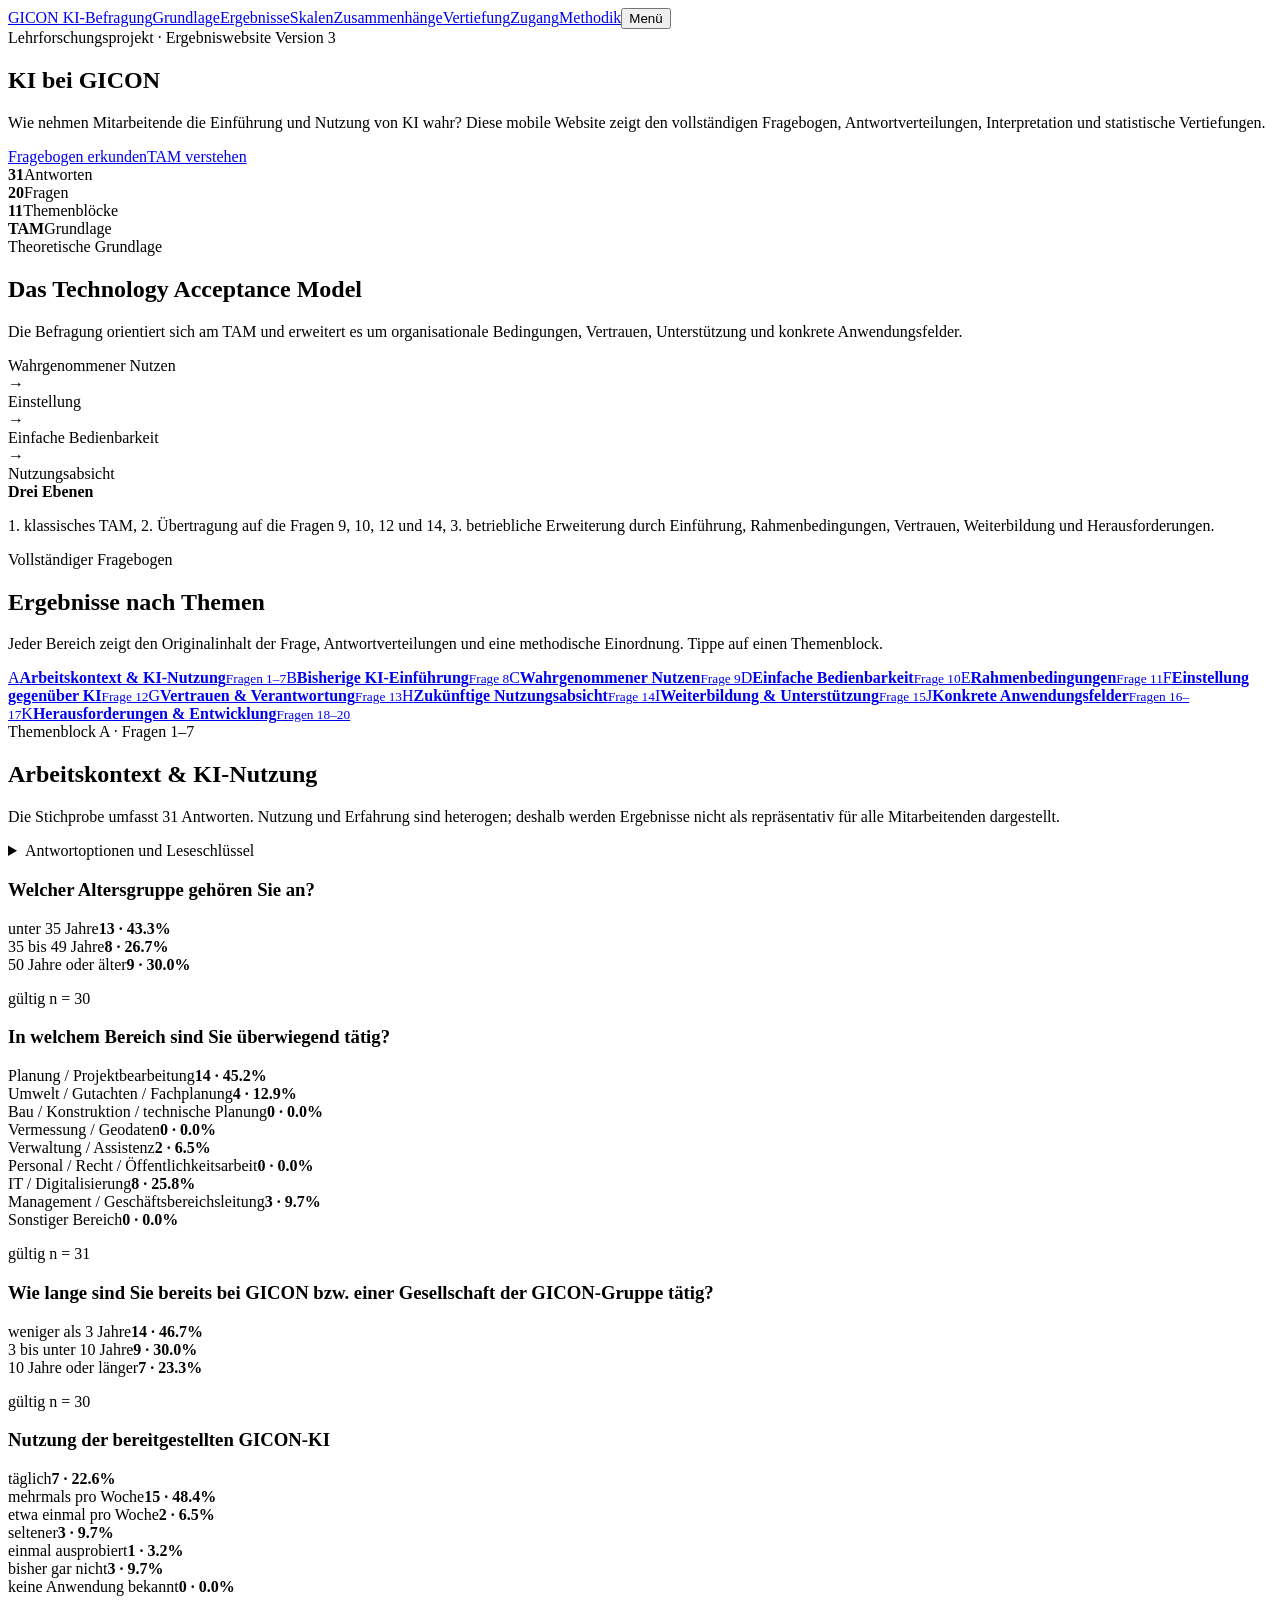
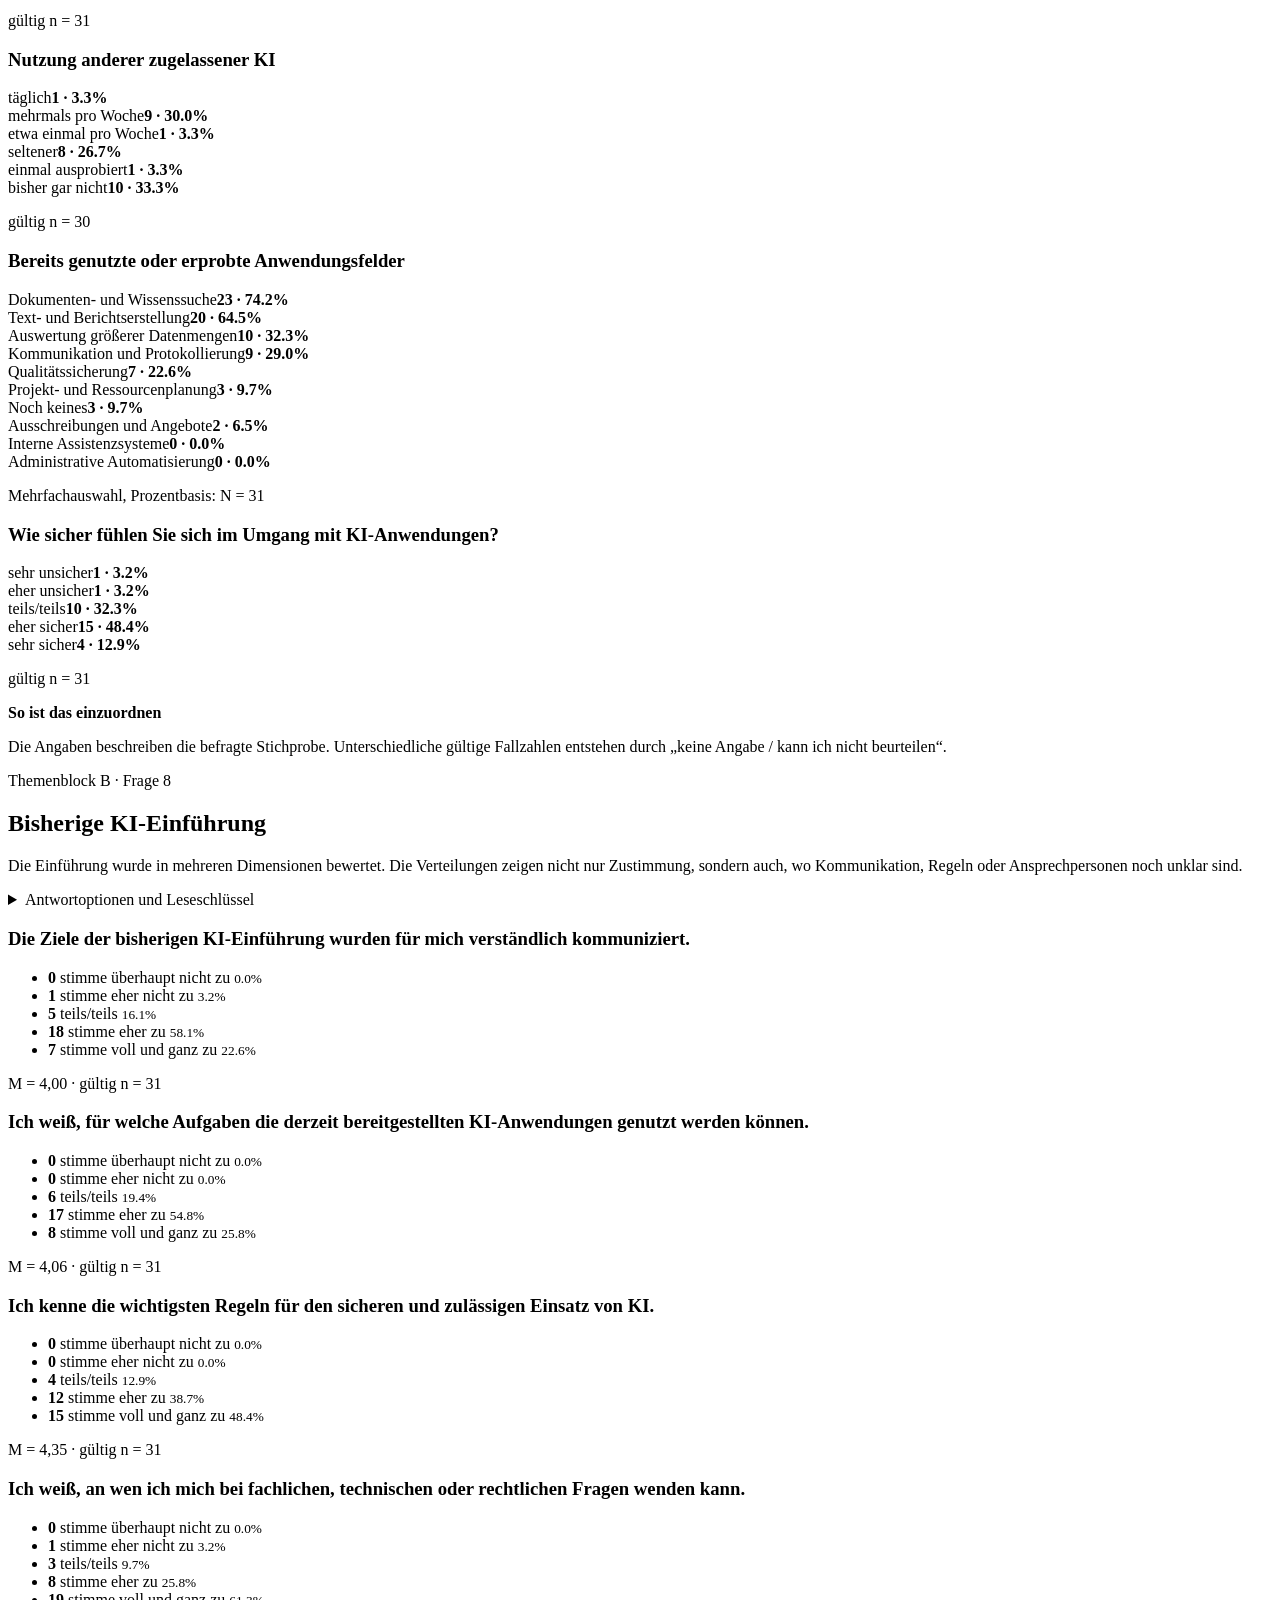
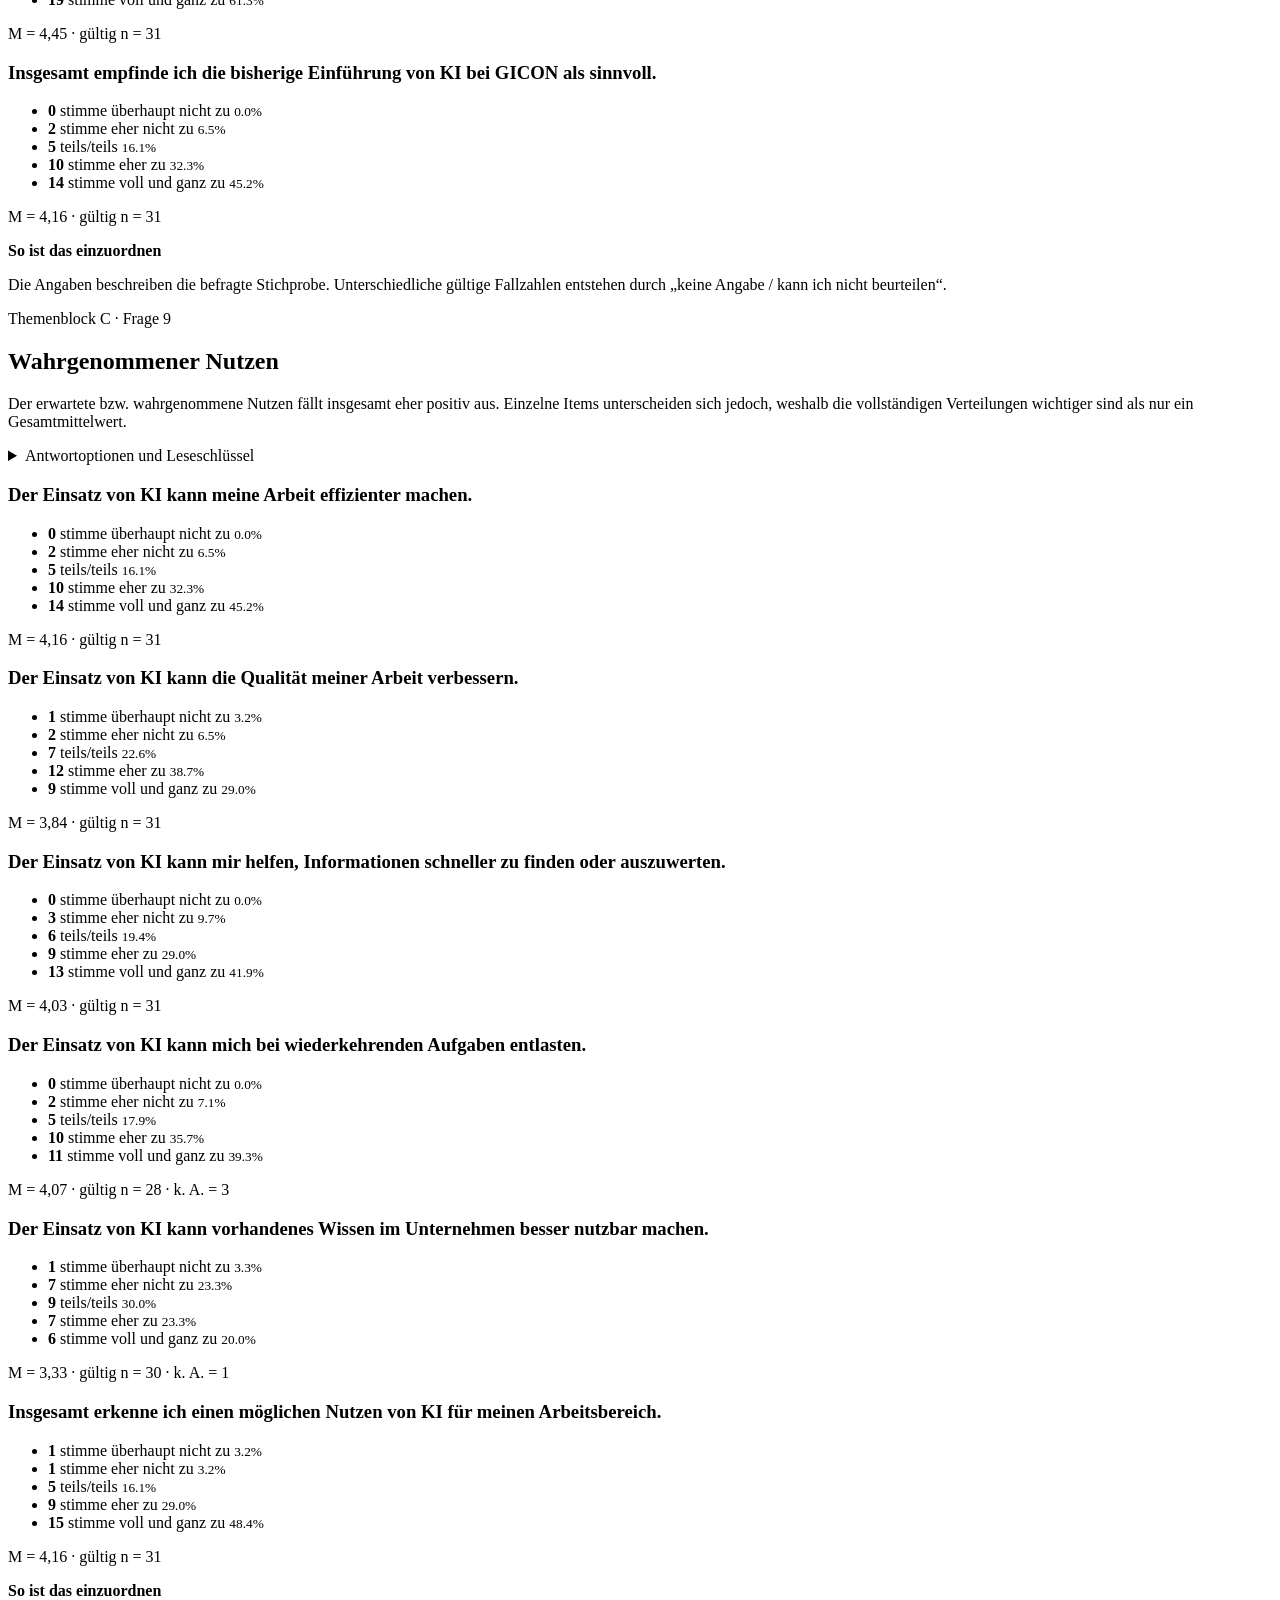
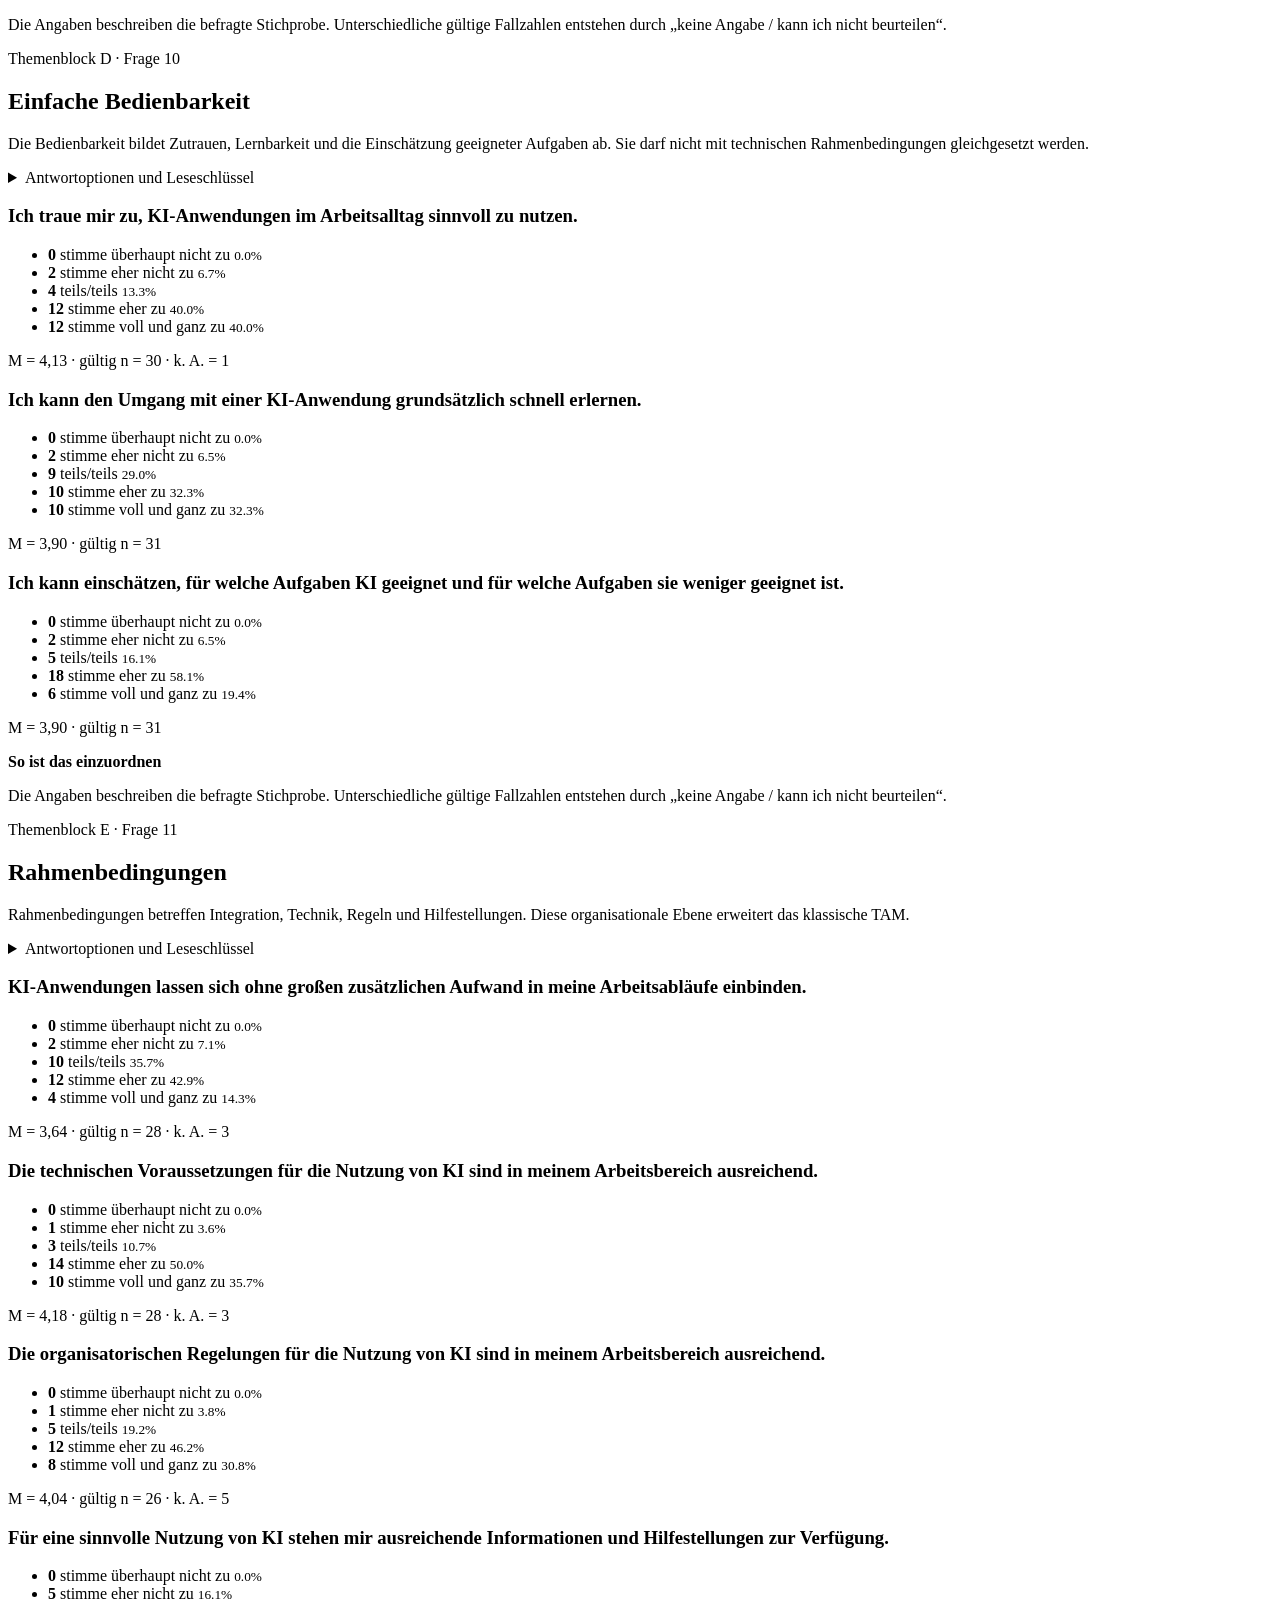
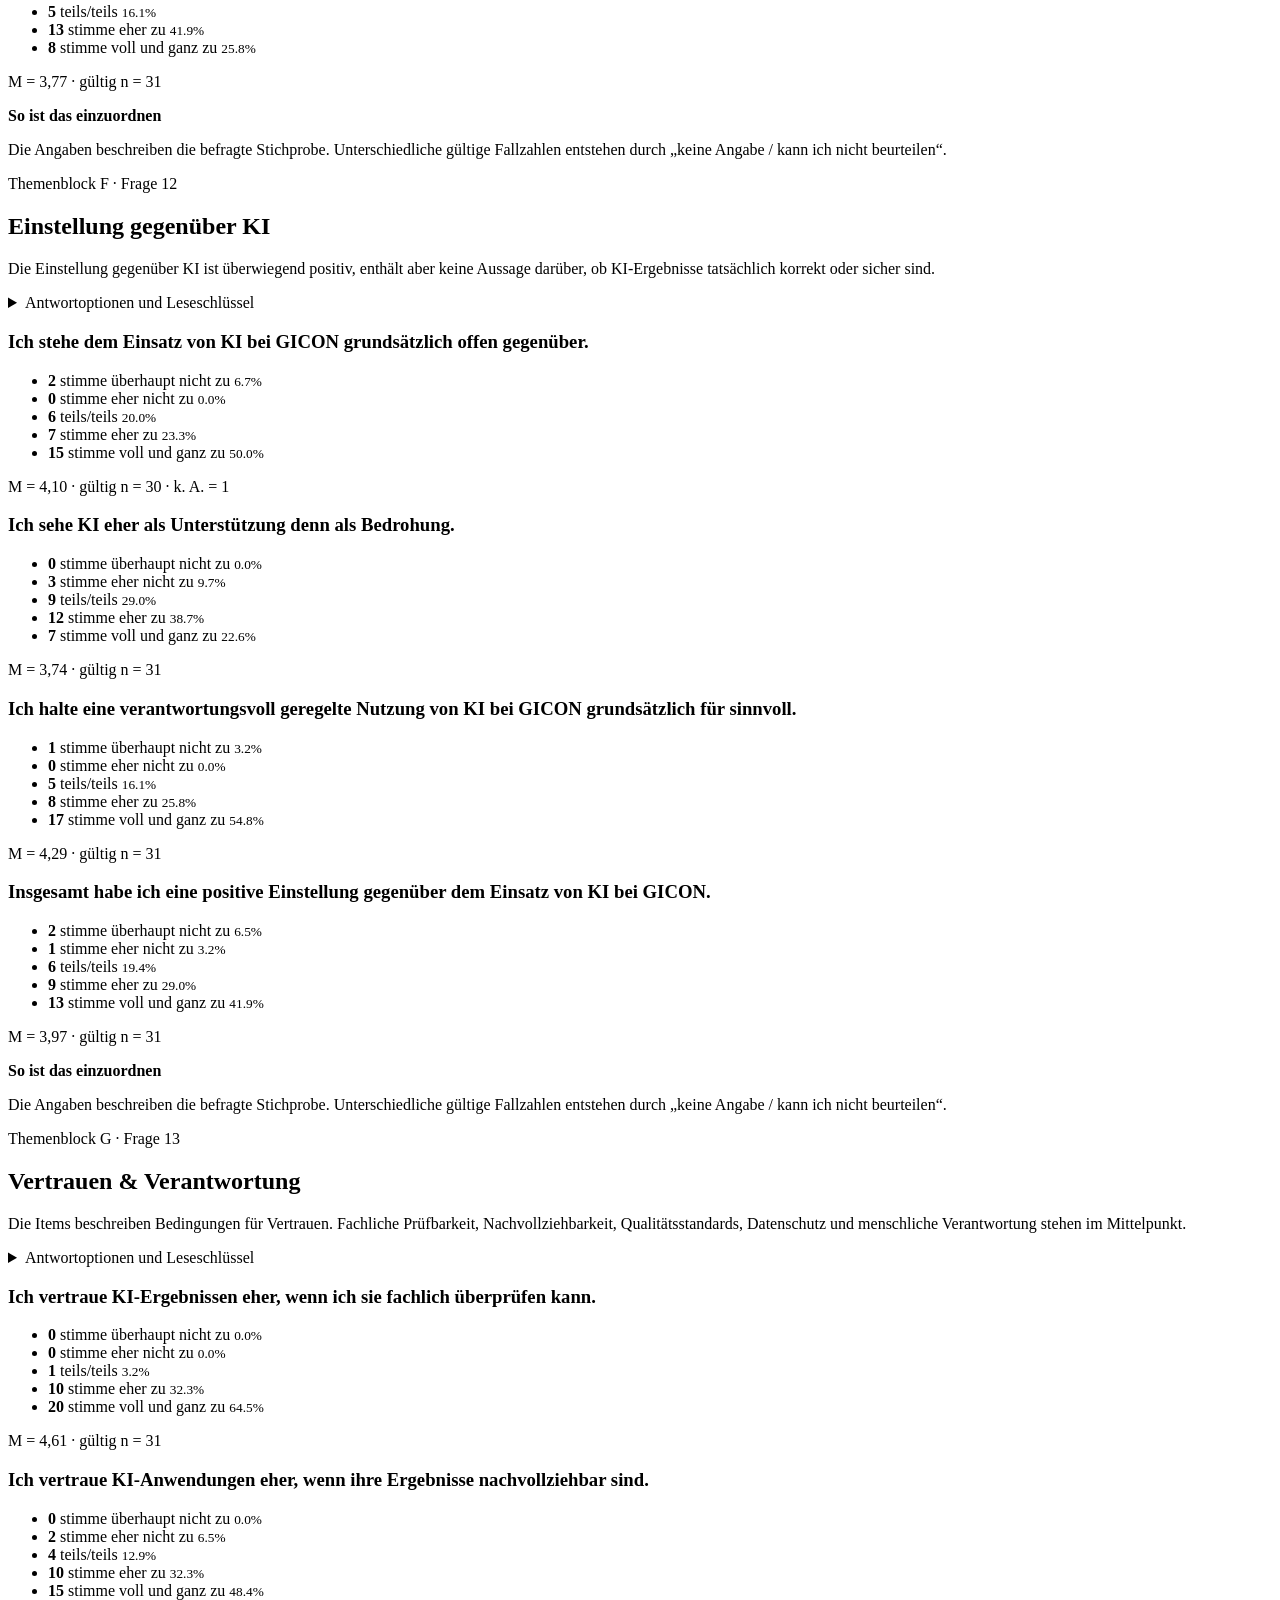
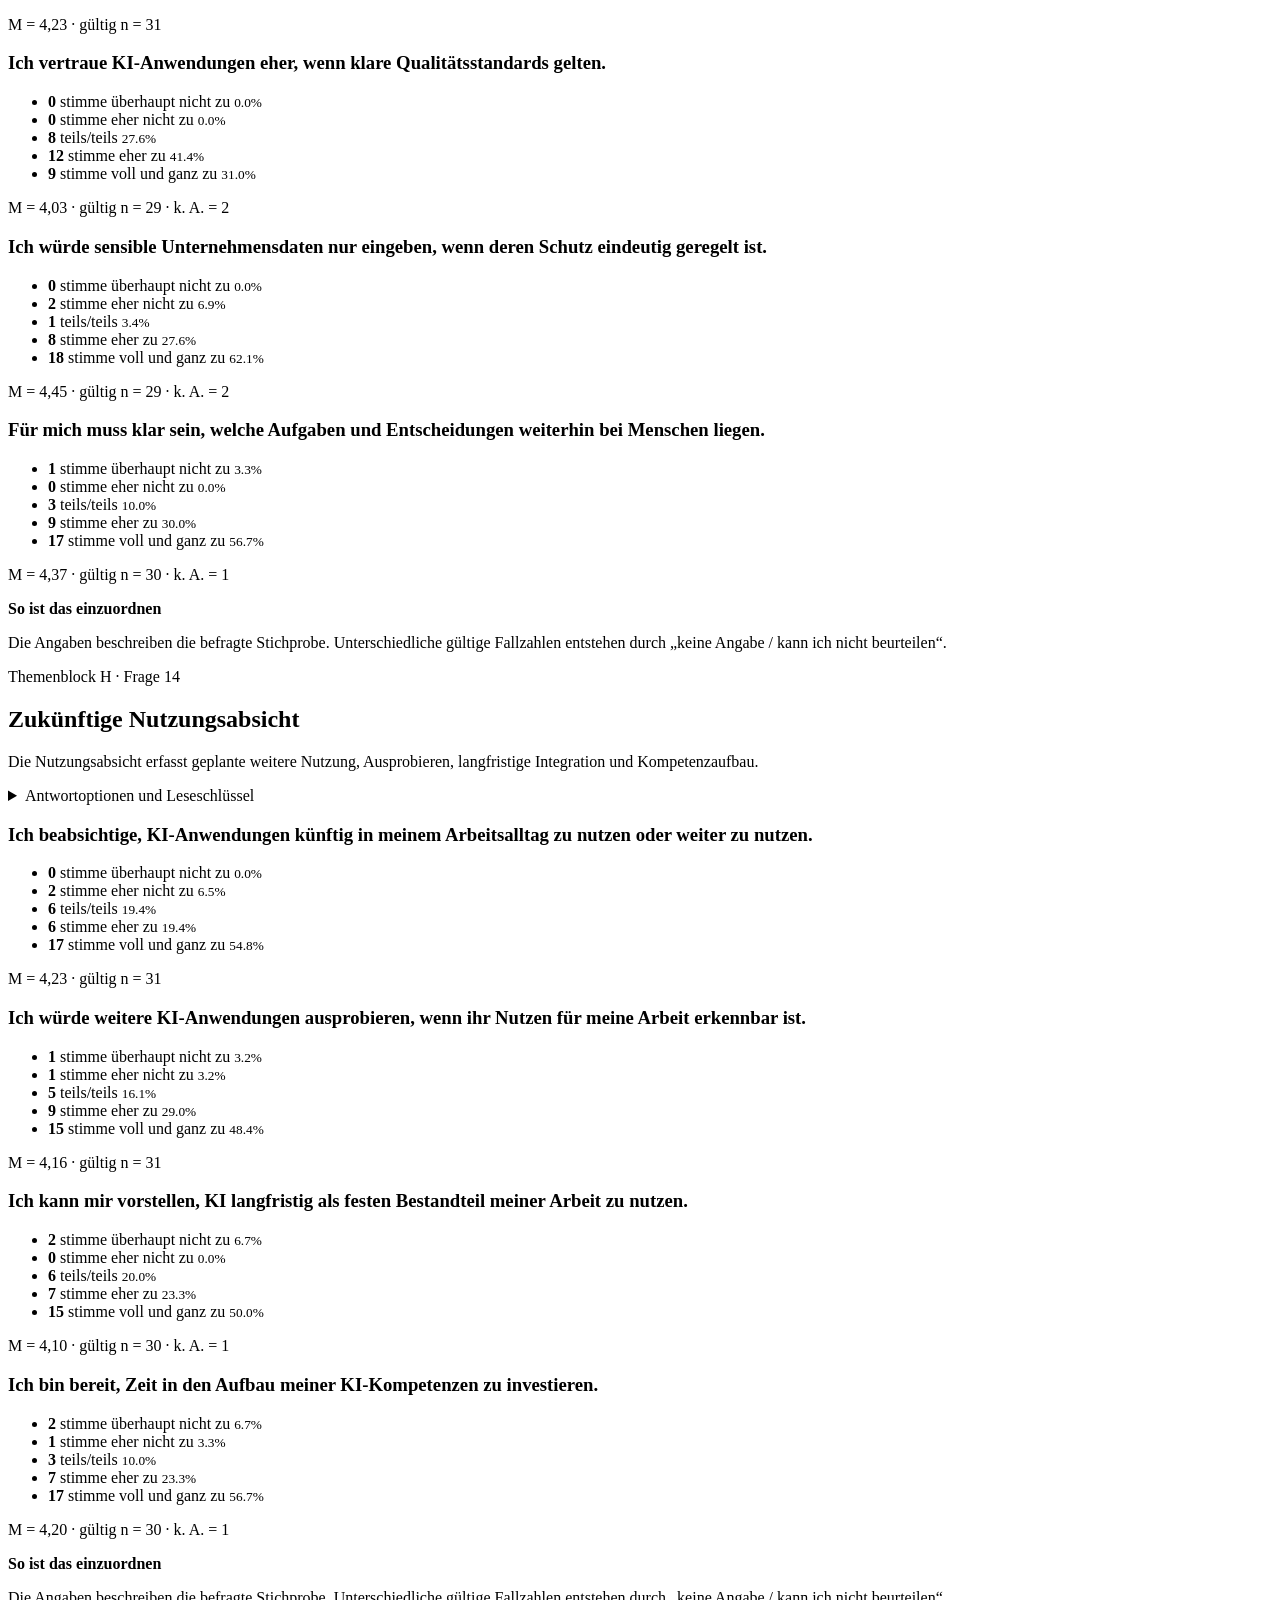
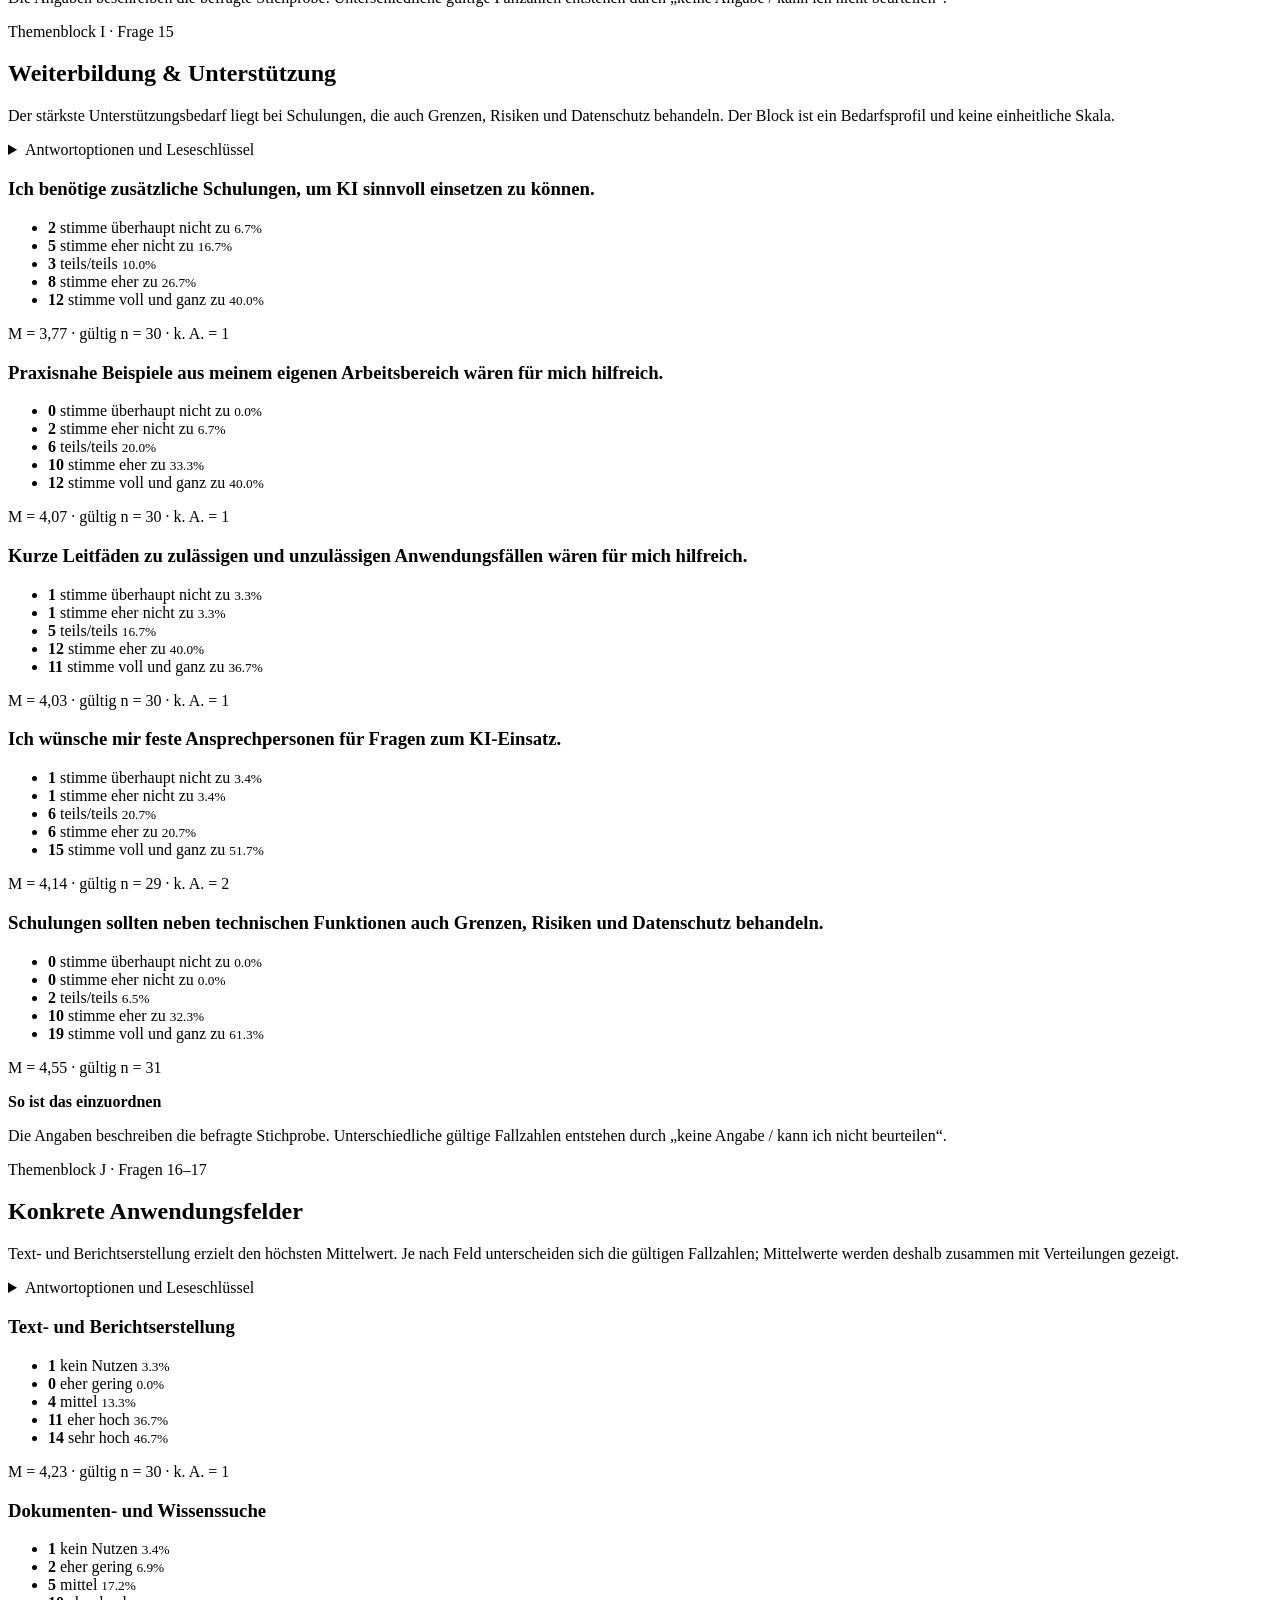
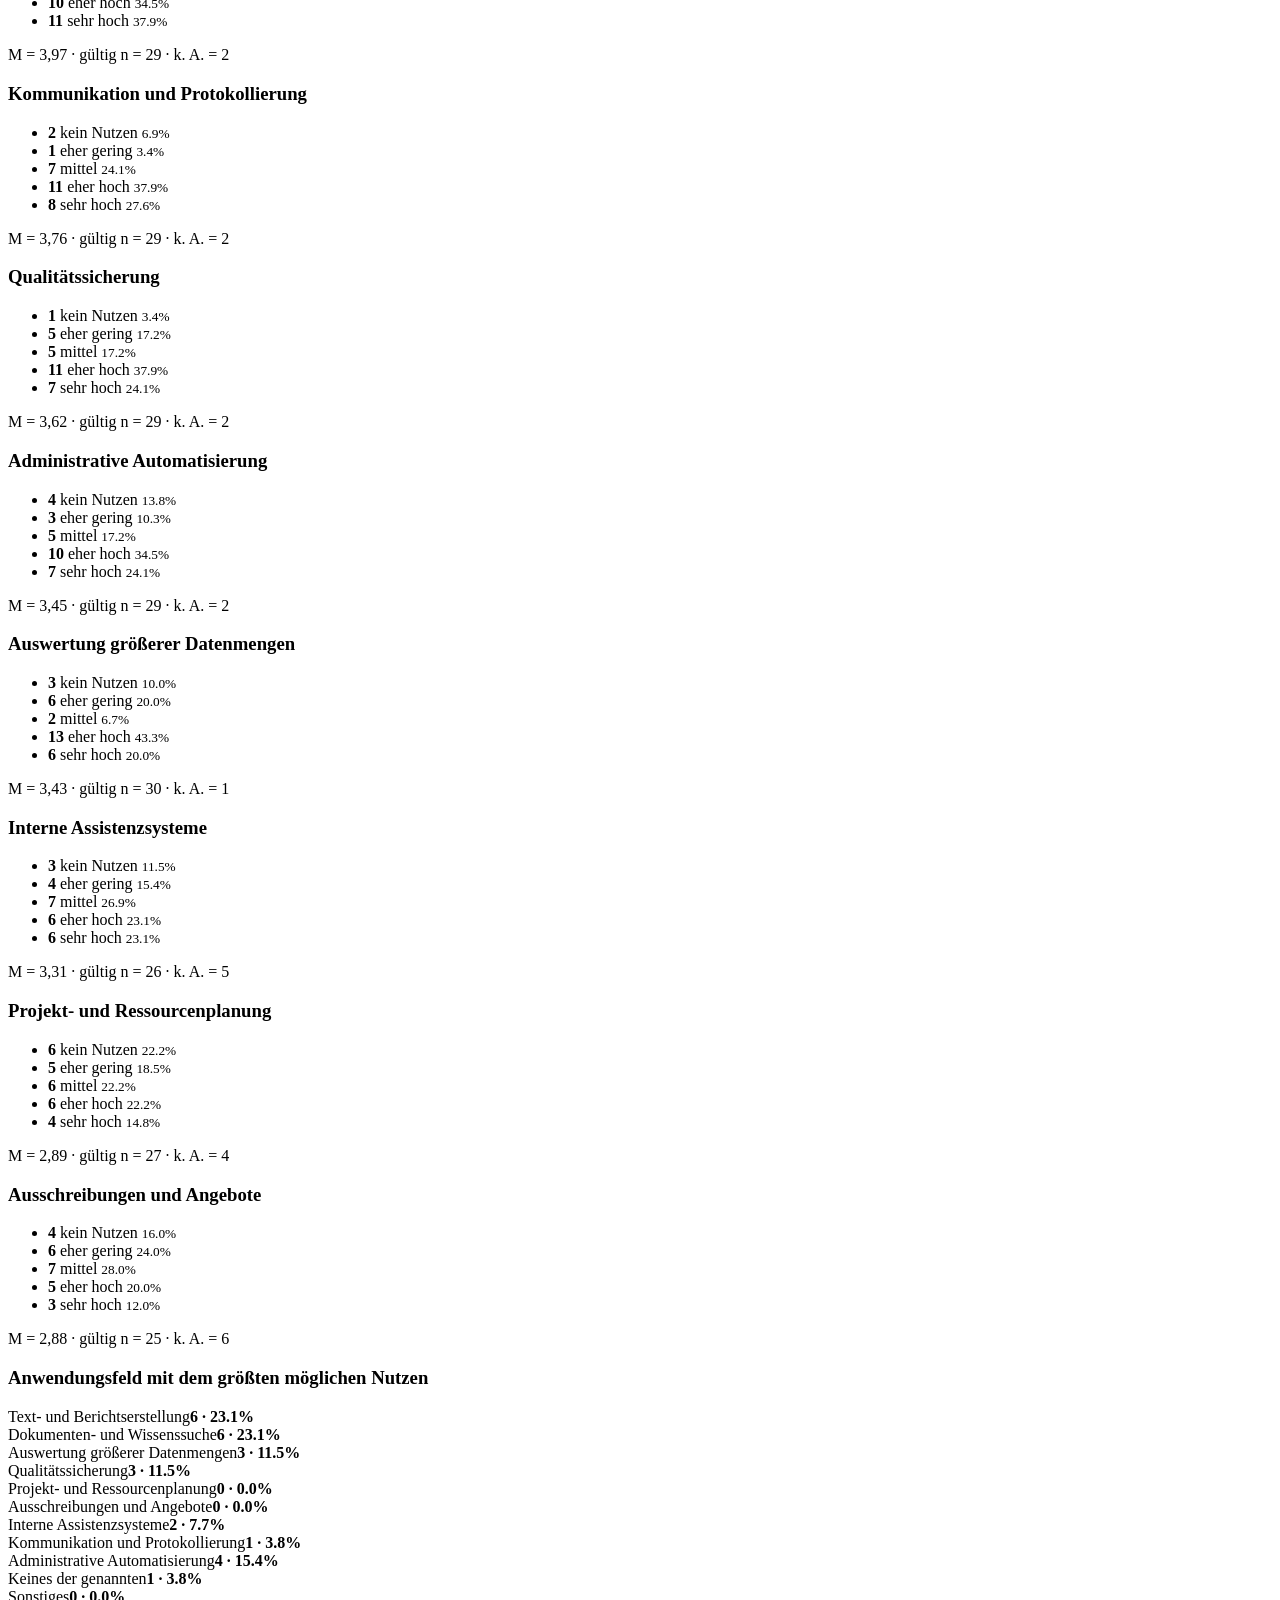
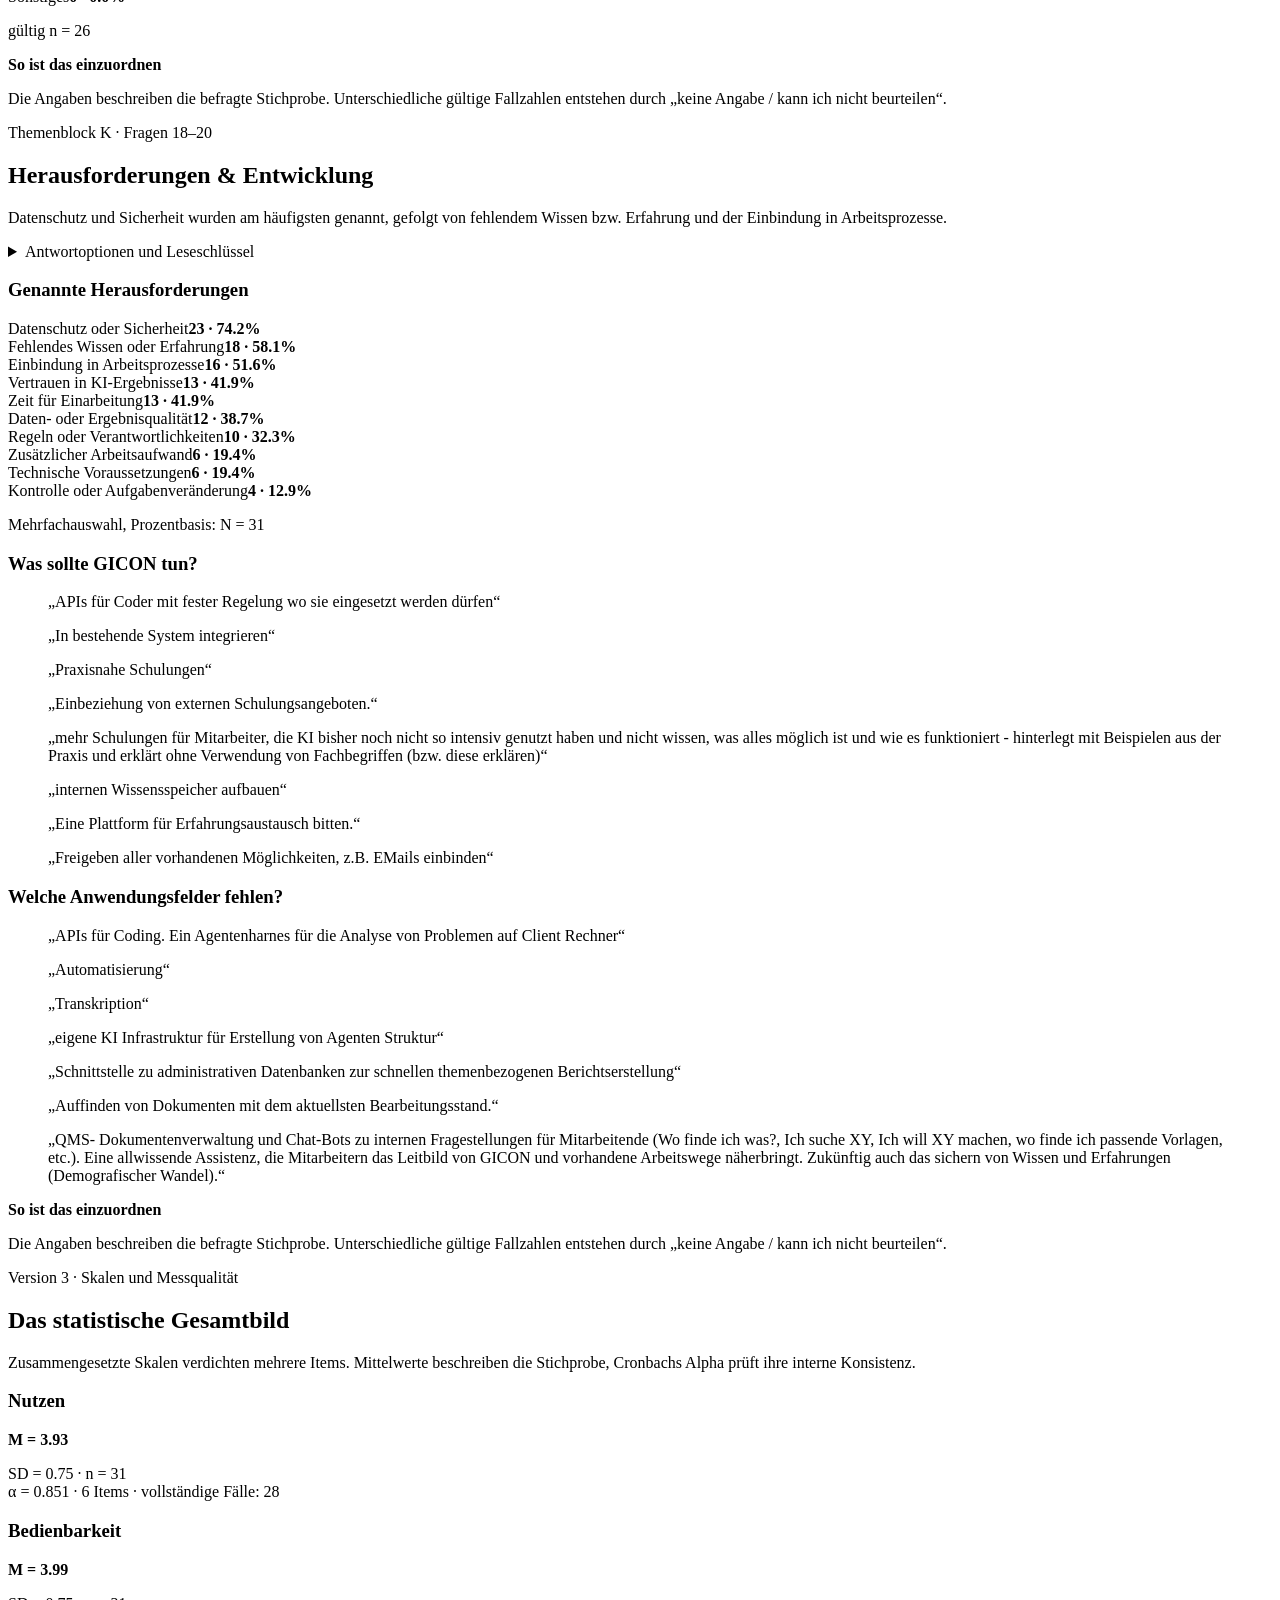
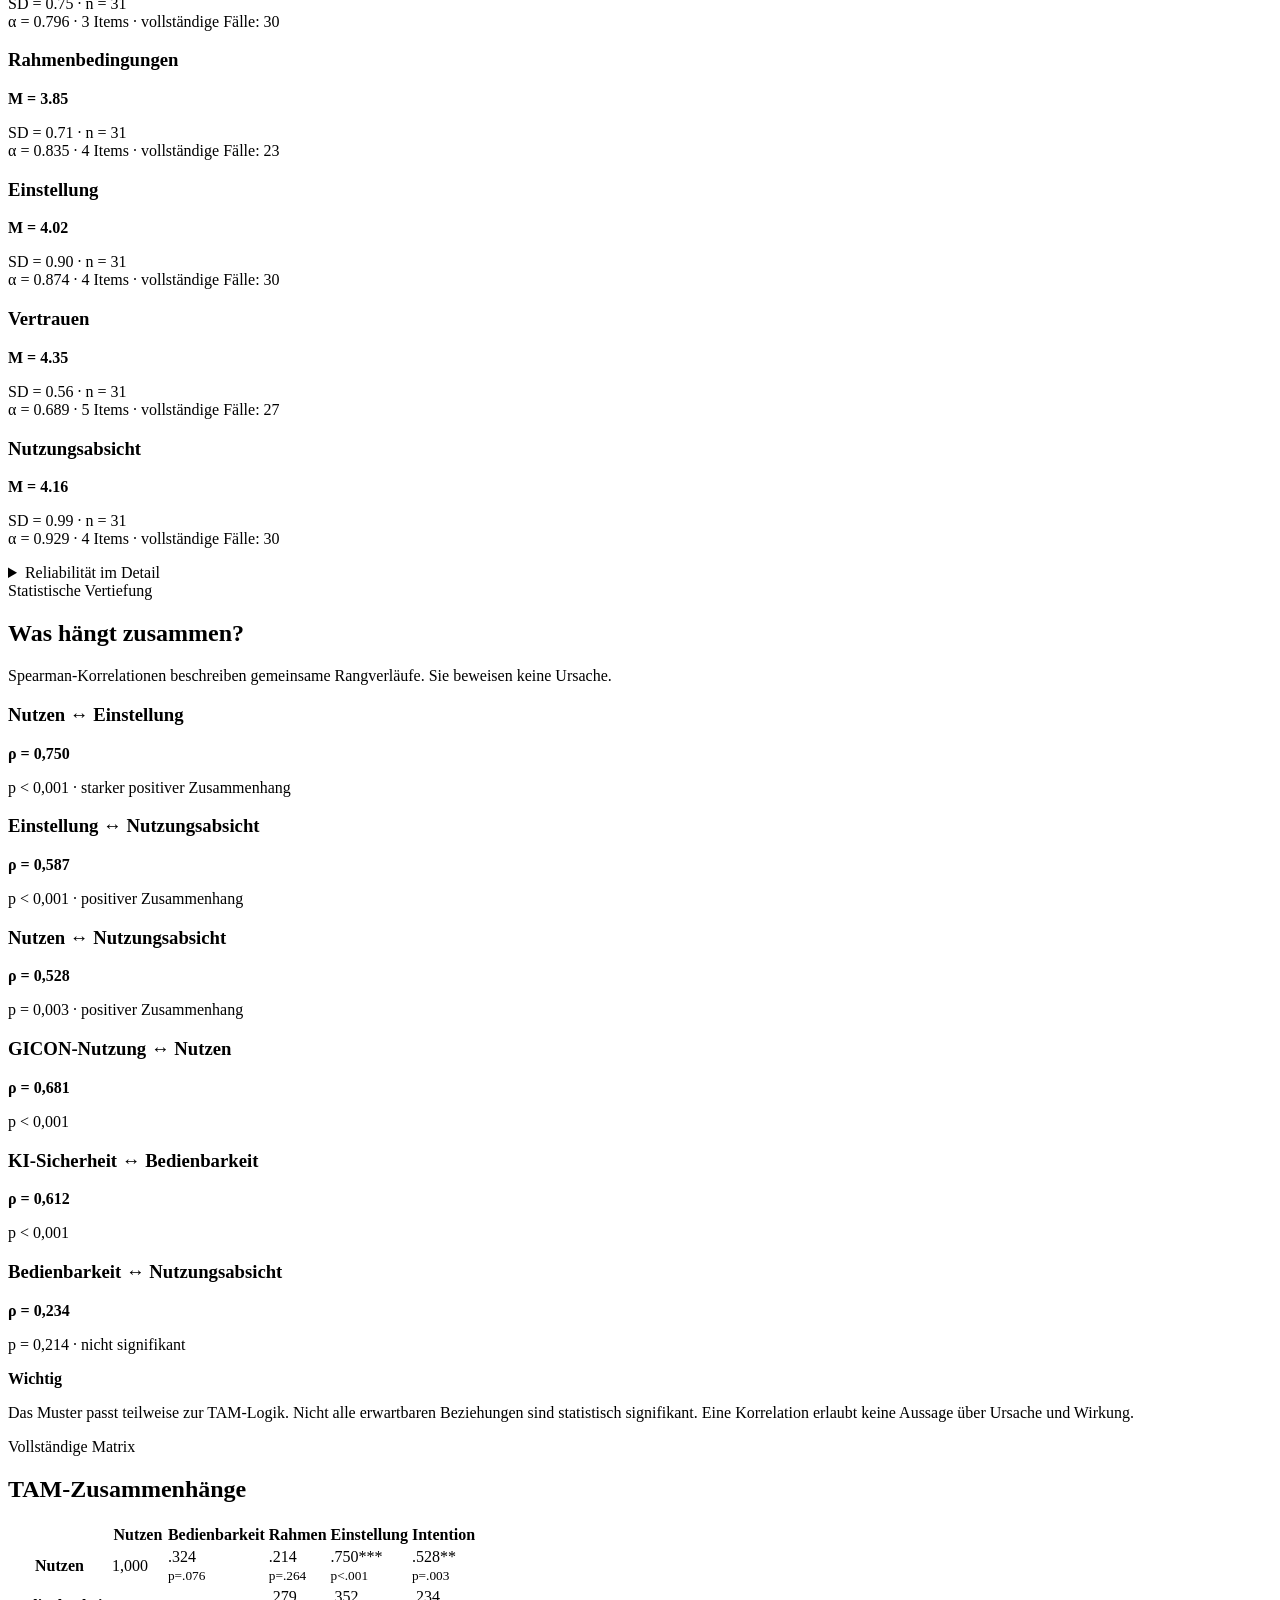
==== index.html @ 3b54c0e4 "Add files via upload" ====
<!doctype html><html lang="de"><head><meta charset="utf-8"><meta name="viewport" content="width=device-width,initial-scale=1">
<meta name="robots" content="noindex, nofollow, noarchive, nosnippet, noimageindex">
<meta name="googlebot" content="noindex, nofollow, noarchive, nosnippet, noimageindex">
<meta name="bingbot" content="noindex, nofollow, noarchive, nosnippet, noimageindex">
<meta name="referrer" content="no-referrer"><meta name="description" content="Ergebnisse der GICON KI-Befragung"><title>GICON KI-Befragung · Version 3</title><link rel="stylesheet" href="assets/css/style.css"></head><body><header><nav class="nav" id="nav"><a class="brand" href="#start">GICON KI-Befragung</a><a href="#grundlage">Grundlage</a><a href="#fragebogen">Ergebnisse</a><a href="#skalen">Skalen</a><a href="#zusammenhaenge">Zusammenhänge</a><a href="#vertiefung">Vertiefung</a><a href="#zugang">Zugang</a><a href="#methodik">Methodik</a><button class="menu" id="menu" type="button" aria-label="Menü öffnen">Menü</button></nav></header><main>
<section id="start" class="hero"><div class="wrap"><div class="eyebrow">Lehrforschungsprojekt · Ergebniswebsite Version 3</div><h1>KI bei GICON</h1><p>Wie nehmen Mitarbeitende die Einführung und Nutzung von KI wahr? Diese mobile Website zeigt den vollständigen Fragebogen, Antwortverteilungen, Interpretation und statistische Vertiefungen.</p><div class="buttons"><a class="btn" href="#fragebogen">Fragebogen erkunden</a><a class="btn alt" href="#grundlage">TAM verstehen</a></div><div class="facts"><div class="fact"><b>31</b>Antworten</div><div class="fact"><b>20</b>Fragen</div><div class="fact"><b>11</b>Themenblöcke</div><div class="fact"><b>TAM</b>Grundlage</div></div></div></section>
<section id="grundlage" class="section"><div class="wrap"><div class="eyebrow">Theoretische Grundlage</div><h2>Das Technology Acceptance Model</h2><p class="lead">Die Befragung orientiert sich am TAM und erweitert es um organisationale Bedingungen, Vertrauen, Unterstützung und konkrete Anwendungsfelder.</p><div class="tam"><div>Wahrgenommener Nutzen</div><div class="arrow">→</div><div>Einstellung</div><div class="arrow">→</div><div>Einfache Bedienbarkeit</div><div class="arrow">→</div><div>Nutzungsabsicht</div></div><div class="note"><strong>Drei Ebenen</strong><p>1. klassisches TAM, 2. Übertragung auf die Fragen 9, 10, 12 und 14, 3. betriebliche Erweiterung durch Einführung, Rahmenbedingungen, Vertrauen, Weiterbildung und Herausforderungen.</p></div></div></section>
<section id="fragebogen" class="section"><div class="wrap"><div class="eyebrow">Vollständiger Fragebogen</div><h2>Ergebnisse nach Themen</h2><p class="lead">Jeder Bereich zeigt den Originalinhalt der Frage, Antwortverteilungen und eine methodische Einordnung. Tippe auf einen Themenblock.</p><div class="topics"><a class="topic" href="#sec-a"><span>A</span><strong>Arbeitskontext & KI-Nutzung</strong><small>Fragen 1–7</small></a><a class="topic" href="#sec-b"><span>B</span><strong>Bisherige KI-Einführung</strong><small>Frage 8</small></a><a class="topic" href="#sec-c"><span>C</span><strong>Wahrgenommener Nutzen</strong><small>Frage 9</small></a><a class="topic" href="#sec-d"><span>D</span><strong>Einfache Bedienbarkeit</strong><small>Frage 10</small></a><a class="topic" href="#sec-e"><span>E</span><strong>Rahmenbedingungen</strong><small>Frage 11</small></a><a class="topic" href="#sec-f"><span>F</span><strong>Einstellung gegenüber KI</strong><small>Frage 12</small></a><a class="topic" href="#sec-g"><span>G</span><strong>Vertrauen & Verantwortung</strong><small>Frage 13</small></a><a class="topic" href="#sec-h"><span>H</span><strong>Zukünftige Nutzungsabsicht</strong><small>Frage 14</small></a><a class="topic" href="#sec-i"><span>I</span><strong>Weiterbildung & Unterstützung</strong><small>Frage 15</small></a><a class="topic" href="#sec-j"><span>J</span><strong>Konkrete Anwendungsfelder</strong><small>Fragen 16–17</small></a><a class="topic" href="#sec-k"><span>K</span><strong>Herausforderungen & Entwicklung</strong><small>Fragen 18–20</small></a></div></div></section>
<div class="wrap"><section id="sec-a" class="section"><div class="eyebrow">Themenblock A · Fragen 1–7</div><h2>Arbeitskontext & KI-Nutzung</h2><p class="lead">Die Stichprobe umfasst 31 Antworten. Nutzung und Erfahrung sind heterogen; deshalb werden Ergebnisse nicht als repräsentativ für alle Mitarbeitenden dargestellt.</p><details class="answer"><summary>Antwortoptionen und Leseschlüssel</summary><p>Likert-Items: 1 = stimme überhaupt nicht zu, 2 = stimme eher nicht zu, 3 = teils/teils, 4 = stimme eher zu, 5 = stimme voll und ganz zu. „k. A.“ wird nicht in Kennwerte einbezogen.</p></details><div class="results"><article class="result-card"><h3>Welcher Altersgruppe gehören Sie an?</h3><div class="hrow"><div><span>unter 35 Jahre</span><b>13 · 43.3%</b></div><div class="track"><span style="width:100.0%"></span></div></div><div class="hrow"><div><span>35 bis 49 Jahre</span><b>8 · 26.7%</b></div><div class="track"><span style="width:61.5%"></span></div></div><div class="hrow"><div><span>50 Jahre oder älter</span><b>9 · 30.0%</b></div><div class="track"><span style="width:69.2%"></span></div></div><p class="meta">gültig n = 30</p></article><article class="result-card"><h3>In welchem Bereich sind Sie überwiegend tätig?</h3><div class="hrow"><div><span>Planung / Projektbearbeitung</span><b>14 · 45.2%</b></div><div class="track"><span style="width:100.0%"></span></div></div><div class="hrow"><div><span>Umwelt / Gutachten / Fachplanung</span><b>4 · 12.9%</b></div><div class="track"><span style="width:28.6%"></span></div></div><div class="hrow"><div><span>Bau / Konstruktion / technische Planung</span><b>0 · 0.0%</b></div><div class="track"><span style="width:0.0%"></span></div></div><div class="hrow"><div><span>Vermessung / Geodaten</span><b>0 · 0.0%</b></div><div class="track"><span style="width:0.0%"></span></div></div><div class="hrow"><div><span>Verwaltung / Assistenz</span><b>2 · 6.5%</b></div><div class="track"><span style="width:14.3%"></span></div></div><div class="hrow"><div><span>Personal / Recht / Öffentlichkeitsarbeit</span><b>0 · 0.0%</b></div><div class="track"><span style="width:0.0%"></span></div></div><div class="hrow"><div><span>IT / Digitalisierung</span><b>8 · 25.8%</b></div><div class="track"><span style="width:57.1%"></span></div></div><div class="hrow"><div><span>Management / Geschäftsbereichsleitung</span><b>3 · 9.7%</b></div><div class="track"><span style="width:21.4%"></span></div></div><div class="hrow"><div><span>Sonstiger Bereich</span><b>0 · 0.0%</b></div><div class="track"><span style="width:0.0%"></span></div></div><p class="meta">gültig n = 31</p></article><article class="result-card"><h3>Wie lange sind Sie bereits bei GICON bzw. einer Gesellschaft der GICON-Gruppe tätig?</h3><div class="hrow"><div><span>weniger als 3 Jahre</span><b>14 · 46.7%</b></div><div class="track"><span style="width:100.0%"></span></div></div><div class="hrow"><div><span>3 bis unter 10 Jahre</span><b>9 · 30.0%</b></div><div class="track"><span style="width:64.3%"></span></div></div><div class="hrow"><div><span>10 Jahre oder länger</span><b>7 · 23.3%</b></div><div class="track"><span style="width:50.0%"></span></div></div><p class="meta">gültig n = 30</p></article><article class="result-card"><h3>Nutzung der bereitgestellten GICON-KI</h3><div class="hrow"><div><span>täglich</span><b>7 · 22.6%</b></div><div class="track"><span style="width:46.7%"></span></div></div><div class="hrow"><div><span>mehrmals pro Woche</span><b>15 · 48.4%</b></div><div class="track"><span style="width:100.0%"></span></div></div><div class="hrow"><div><span>etwa einmal pro Woche</span><b>2 · 6.5%</b></div><div class="track"><span style="width:13.3%"></span></div></div><div class="hrow"><div><span>seltener</span><b>3 · 9.7%</b></div><div class="track"><span style="width:20.0%"></span></div></div><div class="hrow"><div><span>einmal ausprobiert</span><b>1 · 3.2%</b></div><div class="track"><span style="width:6.7%"></span></div></div><div class="hrow"><div><span>bisher gar nicht</span><b>3 · 9.7%</b></div><div class="track"><span style="width:20.0%"></span></div></div><div class="hrow"><div><span>keine Anwendung bekannt</span><b>0 · 0.0%</b></div><div class="track"><span style="width:0.0%"></span></div></div><p class="meta">gültig n = 31</p></article><article class="result-card"><h3>Nutzung anderer zugelassener KI</h3><div class="hrow"><div><span>täglich</span><b>1 · 3.3%</b></div><div class="track"><span style="width:10.0%"></span></div></div><div class="hrow"><div><span>mehrmals pro Woche</span><b>9 · 30.0%</b></div><div class="track"><span style="width:90.0%"></span></div></div><div class="hrow"><div><span>etwa einmal pro Woche</span><b>1 · 3.3%</b></div><div class="track"><span style="width:10.0%"></span></div></div><div class="hrow"><div><span>seltener</span><b>8 · 26.7%</b></div><div class="track"><span style="width:80.0%"></span></div></div><div class="hrow"><div><span>einmal ausprobiert</span><b>1 · 3.3%</b></div><div class="track"><span style="width:10.0%"></span></div></div><div class="hrow"><div><span>bisher gar nicht</span><b>10 · 33.3%</b></div><div class="track"><span style="width:100.0%"></span></div></div><p class="meta">gültig n = 30</p></article><article class="result-card"><h3>Bereits genutzte oder erprobte Anwendungsfelder</h3><div class="hrow"><div><span>Dokumenten- und Wissenssuche</span><b>23 · 74.2%</b></div><div class="track"><span style="width:100.0%"></span></div></div><div class="hrow"><div><span>Text- und Berichtserstellung</span><b>20 · 64.5%</b></div><div class="track"><span style="width:87.0%"></span></div></div><div class="hrow"><div><span>Auswertung größerer Datenmengen</span><b>10 · 32.3%</b></div><div class="track"><span style="width:43.5%"></span></div></div><div class="hrow"><div><span>Kommunikation und Protokollierung</span><b>9 · 29.0%</b></div><div class="track"><span style="width:39.1%"></span></div></div><div class="hrow"><div><span>Qualitätssicherung</span><b>7 · 22.6%</b></div><div class="track"><span style="width:30.4%"></span></div></div><div class="hrow"><div><span>Projekt- und Ressourcenplanung</span><b>3 · 9.7%</b></div><div class="track"><span style="width:13.0%"></span></div></div><div class="hrow"><div><span>Noch keines</span><b>3 · 9.7%</b></div><div class="track"><span style="width:13.0%"></span></div></div><div class="hrow"><div><span>Ausschreibungen und Angebote</span><b>2 · 6.5%</b></div><div class="track"><span style="width:8.7%"></span></div></div><div class="hrow"><div><span>Interne Assistenzsysteme</span><b>0 · 0.0%</b></div><div class="track"><span style="width:0.0%"></span></div></div><div class="hrow"><div><span>Administrative Automatisierung</span><b>0 · 0.0%</b></div><div class="track"><span style="width:0.0%"></span></div></div><p class="meta">Mehrfachauswahl, Prozentbasis: N = 31</p></article><article class="result-card"><h3>Wie sicher fühlen Sie sich im Umgang mit KI-Anwendungen?</h3><div class="hrow"><div><span>sehr unsicher</span><b>1 · 3.2%</b></div><div class="track"><span style="width:6.7%"></span></div></div><div class="hrow"><div><span>eher unsicher</span><b>1 · 3.2%</b></div><div class="track"><span style="width:6.7%"></span></div></div><div class="hrow"><div><span>teils/teils</span><b>10 · 32.3%</b></div><div class="track"><span style="width:66.7%"></span></div></div><div class="hrow"><div><span>eher sicher</span><b>15 · 48.4%</b></div><div class="track"><span style="width:100.0%"></span></div></div><div class="hrow"><div><span>sehr sicher</span><b>4 · 12.9%</b></div><div class="track"><span style="width:26.7%"></span></div></div><p class="meta">gültig n = 31</p></article></div><div class="note"><strong>So ist das einzuordnen</strong><p>Die Angaben beschreiben die befragte Stichprobe. Unterschiedliche gültige Fallzahlen entstehen durch „keine Angabe / kann ich nicht beurteilen“.</p></div></section><section id="sec-b" class="section"><div class="eyebrow">Themenblock B · Frage 8</div><h2>Bisherige KI-Einführung</h2><p class="lead">Die Einführung wurde in mehreren Dimensionen bewertet. Die Verteilungen zeigen nicht nur Zustimmung, sondern auch, wo Kommunikation, Regeln oder Ansprechpersonen noch unklar sind.</p><details class="answer"><summary>Antwortoptionen und Leseschlüssel</summary><p>Likert-Items: 1 = stimme überhaupt nicht zu, 2 = stimme eher nicht zu, 3 = teils/teils, 4 = stimme eher zu, 5 = stimme voll und ganz zu. „k. A.“ wird nicht in Kennwerte einbezogen.</p></details><div class="results"><article class="result-card"><h3>Die Ziele der bisherigen KI-Einführung wurden für mich verständlich kommuniziert.</h3><div class="stack" aria-label="Antwortverteilung"><span style="width:3.2%;background:#B98591" title="stimme eher nicht zu: 1 (3.2 %)"></span><span style="width:16.1%;background:#E8EFED" title="teils/teils: 5 (16.1 %)"></span><span style="width:58.1%;background:#68A2A6" title="stimme eher zu: 18 (58.1 %)"></span><span style="width:22.6%;background:#176B73" title="stimme voll und ganz zu: 7 (22.6 %)"></span></div><ul class="legend"><li><i style="background:#824653"></i><b>0</b> stimme überhaupt nicht zu <small>0.0%</small></li><li><i style="background:#B98591"></i><b>1</b> stimme eher nicht zu <small>3.2%</small></li><li><i style="background:#E8EFED"></i><b>5</b> teils/teils <small>16.1%</small></li><li><i style="background:#68A2A6"></i><b>18</b> stimme eher zu <small>58.1%</small></li><li><i style="background:#176B73"></i><b>7</b> stimme voll und ganz zu <small>22.6%</small></li></ul><p class="meta">M = 4,00 · gültig n = 31</p></article><article class="result-card"><h3>Ich weiß, für welche Aufgaben die derzeit bereitgestellten KI-Anwendungen genutzt werden können.</h3><div class="stack" aria-label="Antwortverteilung"><span style="width:19.4%;background:#E8EFED" title="teils/teils: 6 (19.4 %)"></span><span style="width:54.8%;background:#68A2A6" title="stimme eher zu: 17 (54.8 %)"></span><span style="width:25.8%;background:#176B73" title="stimme voll und ganz zu: 8 (25.8 %)"></span></div><ul class="legend"><li><i style="background:#824653"></i><b>0</b> stimme überhaupt nicht zu <small>0.0%</small></li><li><i style="background:#B98591"></i><b>0</b> stimme eher nicht zu <small>0.0%</small></li><li><i style="background:#E8EFED"></i><b>6</b> teils/teils <small>19.4%</small></li><li><i style="background:#68A2A6"></i><b>17</b> stimme eher zu <small>54.8%</small></li><li><i style="background:#176B73"></i><b>8</b> stimme voll und ganz zu <small>25.8%</small></li></ul><p class="meta">M = 4,06 · gültig n = 31</p></article><article class="result-card"><h3>Ich kenne die wichtigsten Regeln für den sicheren und zulässigen Einsatz von KI.</h3><div class="stack" aria-label="Antwortverteilung"><span style="width:12.9%;background:#E8EFED" title="teils/teils: 4 (12.9 %)"></span><span style="width:38.7%;background:#68A2A6" title="stimme eher zu: 12 (38.7 %)"></span><span style="width:48.4%;background:#176B73" title="stimme voll und ganz zu: 15 (48.4 %)"></span></div><ul class="legend"><li><i style="background:#824653"></i><b>0</b> stimme überhaupt nicht zu <small>0.0%</small></li><li><i style="background:#B98591"></i><b>0</b> stimme eher nicht zu <small>0.0%</small></li><li><i style="background:#E8EFED"></i><b>4</b> teils/teils <small>12.9%</small></li><li><i style="background:#68A2A6"></i><b>12</b> stimme eher zu <small>38.7%</small></li><li><i style="background:#176B73"></i><b>15</b> stimme voll und ganz zu <small>48.4%</small></li></ul><p class="meta">M = 4,35 · gültig n = 31</p></article><article class="result-card"><h3>Ich weiß, an wen ich mich bei fachlichen, technischen oder rechtlichen Fragen wenden kann.</h3><div class="stack" aria-label="Antwortverteilung"><span style="width:3.2%;background:#B98591" title="stimme eher nicht zu: 1 (3.2 %)"></span><span style="width:9.7%;background:#E8EFED" title="teils/teils: 3 (9.7 %)"></span><span style="width:25.8%;background:#68A2A6" title="stimme eher zu: 8 (25.8 %)"></span><span style="width:61.3%;background:#176B73" title="stimme voll und ganz zu: 19 (61.3 %)"></span></div><ul class="legend"><li><i style="background:#824653"></i><b>0</b> stimme überhaupt nicht zu <small>0.0%</small></li><li><i style="background:#B98591"></i><b>1</b> stimme eher nicht zu <small>3.2%</small></li><li><i style="background:#E8EFED"></i><b>3</b> teils/teils <small>9.7%</small></li><li><i style="background:#68A2A6"></i><b>8</b> stimme eher zu <small>25.8%</small></li><li><i style="background:#176B73"></i><b>19</b> stimme voll und ganz zu <small>61.3%</small></li></ul><p class="meta">M = 4,45 · gültig n = 31</p></article><article class="result-card"><h3>Insgesamt empfinde ich die bisherige Einführung von KI bei GICON als sinnvoll.</h3><div class="stack" aria-label="Antwortverteilung"><span style="width:6.5%;background:#B98591" title="stimme eher nicht zu: 2 (6.5 %)"></span><span style="width:16.1%;background:#E8EFED" title="teils/teils: 5 (16.1 %)"></span><span style="width:32.3%;background:#68A2A6" title="stimme eher zu: 10 (32.3 %)"></span><span style="width:45.2%;background:#176B73" title="stimme voll und ganz zu: 14 (45.2 %)"></span></div><ul class="legend"><li><i style="background:#824653"></i><b>0</b> stimme überhaupt nicht zu <small>0.0%</small></li><li><i style="background:#B98591"></i><b>2</b> stimme eher nicht zu <small>6.5%</small></li><li><i style="background:#E8EFED"></i><b>5</b> teils/teils <small>16.1%</small></li><li><i style="background:#68A2A6"></i><b>10</b> stimme eher zu <small>32.3%</small></li><li><i style="background:#176B73"></i><b>14</b> stimme voll und ganz zu <small>45.2%</small></li></ul><p class="meta">M = 4,16 · gültig n = 31</p></article></div><div class="note"><strong>So ist das einzuordnen</strong><p>Die Angaben beschreiben die befragte Stichprobe. Unterschiedliche gültige Fallzahlen entstehen durch „keine Angabe / kann ich nicht beurteilen“.</p></div></section><section id="sec-c" class="section"><div class="eyebrow">Themenblock C · Frage 9</div><h2>Wahrgenommener Nutzen</h2><p class="lead">Der erwartete bzw. wahrgenommene Nutzen fällt insgesamt eher positiv aus. Einzelne Items unterscheiden sich jedoch, weshalb die vollständigen Verteilungen wichtiger sind als nur ein Gesamtmittelwert.</p><details class="answer"><summary>Antwortoptionen und Leseschlüssel</summary><p>Likert-Items: 1 = stimme überhaupt nicht zu, 2 = stimme eher nicht zu, 3 = teils/teils, 4 = stimme eher zu, 5 = stimme voll und ganz zu. „k. A.“ wird nicht in Kennwerte einbezogen.</p></details><div class="results"><article class="result-card"><h3>Der Einsatz von KI kann meine Arbeit effizienter machen.</h3><div class="stack" aria-label="Antwortverteilung"><span style="width:6.5%;background:#B98591" title="stimme eher nicht zu: 2 (6.5 %)"></span><span style="width:16.1%;background:#E8EFED" title="teils/teils: 5 (16.1 %)"></span><span style="width:32.3%;background:#68A2A6" title="stimme eher zu: 10 (32.3 %)"></span><span style="width:45.2%;background:#176B73" title="stimme voll und ganz zu: 14 (45.2 %)"></span></div><ul class="legend"><li><i style="background:#824653"></i><b>0</b> stimme überhaupt nicht zu <small>0.0%</small></li><li><i style="background:#B98591"></i><b>2</b> stimme eher nicht zu <small>6.5%</small></li><li><i style="background:#E8EFED"></i><b>5</b> teils/teils <small>16.1%</small></li><li><i style="background:#68A2A6"></i><b>10</b> stimme eher zu <small>32.3%</small></li><li><i style="background:#176B73"></i><b>14</b> stimme voll und ganz zu <small>45.2%</small></li></ul><p class="meta">M = 4,16 · gültig n = 31</p></article><article class="result-card"><h3>Der Einsatz von KI kann die Qualität meiner Arbeit verbessern.</h3><div class="stack" aria-label="Antwortverteilung"><span style="width:3.2%;background:#824653" title="stimme überhaupt nicht zu: 1 (3.2 %)"></span><span style="width:6.5%;background:#B98591" title="stimme eher nicht zu: 2 (6.5 %)"></span><span style="width:22.6%;background:#E8EFED" title="teils/teils: 7 (22.6 %)"></span><span style="width:38.7%;background:#68A2A6" title="stimme eher zu: 12 (38.7 %)"></span><span style="width:29.0%;background:#176B73" title="stimme voll und ganz zu: 9 (29.0 %)"></span></div><ul class="legend"><li><i style="background:#824653"></i><b>1</b> stimme überhaupt nicht zu <small>3.2%</small></li><li><i style="background:#B98591"></i><b>2</b> stimme eher nicht zu <small>6.5%</small></li><li><i style="background:#E8EFED"></i><b>7</b> teils/teils <small>22.6%</small></li><li><i style="background:#68A2A6"></i><b>12</b> stimme eher zu <small>38.7%</small></li><li><i style="background:#176B73"></i><b>9</b> stimme voll und ganz zu <small>29.0%</small></li></ul><p class="meta">M = 3,84 · gültig n = 31</p></article><article class="result-card"><h3>Der Einsatz von KI kann mir helfen, Informationen schneller zu finden oder auszuwerten.</h3><div class="stack" aria-label="Antwortverteilung"><span style="width:9.7%;background:#B98591" title="stimme eher nicht zu: 3 (9.7 %)"></span><span style="width:19.4%;background:#E8EFED" title="teils/teils: 6 (19.4 %)"></span><span style="width:29.0%;background:#68A2A6" title="stimme eher zu: 9 (29.0 %)"></span><span style="width:41.9%;background:#176B73" title="stimme voll und ganz zu: 13 (41.9 %)"></span></div><ul class="legend"><li><i style="background:#824653"></i><b>0</b> stimme überhaupt nicht zu <small>0.0%</small></li><li><i style="background:#B98591"></i><b>3</b> stimme eher nicht zu <small>9.7%</small></li><li><i style="background:#E8EFED"></i><b>6</b> teils/teils <small>19.4%</small></li><li><i style="background:#68A2A6"></i><b>9</b> stimme eher zu <small>29.0%</small></li><li><i style="background:#176B73"></i><b>13</b> stimme voll und ganz zu <small>41.9%</small></li></ul><p class="meta">M = 4,03 · gültig n = 31</p></article><article class="result-card"><h3>Der Einsatz von KI kann mich bei wiederkehrenden Aufgaben entlasten.</h3><div class="stack" aria-label="Antwortverteilung"><span style="width:7.1%;background:#B98591" title="stimme eher nicht zu: 2 (7.1 %)"></span><span style="width:17.9%;background:#E8EFED" title="teils/teils: 5 (17.9 %)"></span><span style="width:35.7%;background:#68A2A6" title="stimme eher zu: 10 (35.7 %)"></span><span style="width:39.3%;background:#176B73" title="stimme voll und ganz zu: 11 (39.3 %)"></span></div><ul class="legend"><li><i style="background:#824653"></i><b>0</b> stimme überhaupt nicht zu <small>0.0%</small></li><li><i style="background:#B98591"></i><b>2</b> stimme eher nicht zu <small>7.1%</small></li><li><i style="background:#E8EFED"></i><b>5</b> teils/teils <small>17.9%</small></li><li><i style="background:#68A2A6"></i><b>10</b> stimme eher zu <small>35.7%</small></li><li><i style="background:#176B73"></i><b>11</b> stimme voll und ganz zu <small>39.3%</small></li></ul><p class="meta">M = 4,07 · gültig n = 28 · k. A. = 3</p></article><article class="result-card"><h3>Der Einsatz von KI kann vorhandenes Wissen im Unternehmen besser nutzbar machen.</h3><div class="stack" aria-label="Antwortverteilung"><span style="width:3.3%;background:#824653" title="stimme überhaupt nicht zu: 1 (3.3 %)"></span><span style="width:23.3%;background:#B98591" title="stimme eher nicht zu: 7 (23.3 %)"></span><span style="width:30.0%;background:#E8EFED" title="teils/teils: 9 (30.0 %)"></span><span style="width:23.3%;background:#68A2A6" title="stimme eher zu: 7 (23.3 %)"></span><span style="width:20.0%;background:#176B73" title="stimme voll und ganz zu: 6 (20.0 %)"></span></div><ul class="legend"><li><i style="background:#824653"></i><b>1</b> stimme überhaupt nicht zu <small>3.3%</small></li><li><i style="background:#B98591"></i><b>7</b> stimme eher nicht zu <small>23.3%</small></li><li><i style="background:#E8EFED"></i><b>9</b> teils/teils <small>30.0%</small></li><li><i style="background:#68A2A6"></i><b>7</b> stimme eher zu <small>23.3%</small></li><li><i style="background:#176B73"></i><b>6</b> stimme voll und ganz zu <small>20.0%</small></li></ul><p class="meta">M = 3,33 · gültig n = 30 · k. A. = 1</p></article><article class="result-card"><h3>Insgesamt erkenne ich einen möglichen Nutzen von KI für meinen Arbeitsbereich.</h3><div class="stack" aria-label="Antwortverteilung"><span style="width:3.2%;background:#824653" title="stimme überhaupt nicht zu: 1 (3.2 %)"></span><span style="width:3.2%;background:#B98591" title="stimme eher nicht zu: 1 (3.2 %)"></span><span style="width:16.1%;background:#E8EFED" title="teils/teils: 5 (16.1 %)"></span><span style="width:29.0%;background:#68A2A6" title="stimme eher zu: 9 (29.0 %)"></span><span style="width:48.4%;background:#176B73" title="stimme voll und ganz zu: 15 (48.4 %)"></span></div><ul class="legend"><li><i style="background:#824653"></i><b>1</b> stimme überhaupt nicht zu <small>3.2%</small></li><li><i style="background:#B98591"></i><b>1</b> stimme eher nicht zu <small>3.2%</small></li><li><i style="background:#E8EFED"></i><b>5</b> teils/teils <small>16.1%</small></li><li><i style="background:#68A2A6"></i><b>9</b> stimme eher zu <small>29.0%</small></li><li><i style="background:#176B73"></i><b>15</b> stimme voll und ganz zu <small>48.4%</small></li></ul><p class="meta">M = 4,16 · gültig n = 31</p></article></div><div class="note"><strong>So ist das einzuordnen</strong><p>Die Angaben beschreiben die befragte Stichprobe. Unterschiedliche gültige Fallzahlen entstehen durch „keine Angabe / kann ich nicht beurteilen“.</p></div></section><section id="sec-d" class="section"><div class="eyebrow">Themenblock D · Frage 10</div><h2>Einfache Bedienbarkeit</h2><p class="lead">Die Bedienbarkeit bildet Zutrauen, Lernbarkeit und die Einschätzung geeigneter Aufgaben ab. Sie darf nicht mit technischen Rahmenbedingungen gleichgesetzt werden.</p><details class="answer"><summary>Antwortoptionen und Leseschlüssel</summary><p>Likert-Items: 1 = stimme überhaupt nicht zu, 2 = stimme eher nicht zu, 3 = teils/teils, 4 = stimme eher zu, 5 = stimme voll und ganz zu. „k. A.“ wird nicht in Kennwerte einbezogen.</p></details><div class="results"><article class="result-card"><h3>Ich traue mir zu, KI-Anwendungen im Arbeitsalltag sinnvoll zu nutzen.</h3><div class="stack" aria-label="Antwortverteilung"><span style="width:6.7%;background:#B98591" title="stimme eher nicht zu: 2 (6.7 %)"></span><span style="width:13.3%;background:#E8EFED" title="teils/teils: 4 (13.3 %)"></span><span style="width:40.0%;background:#68A2A6" title="stimme eher zu: 12 (40.0 %)"></span><span style="width:40.0%;background:#176B73" title="stimme voll und ganz zu: 12 (40.0 %)"></span></div><ul class="legend"><li><i style="background:#824653"></i><b>0</b> stimme überhaupt nicht zu <small>0.0%</small></li><li><i style="background:#B98591"></i><b>2</b> stimme eher nicht zu <small>6.7%</small></li><li><i style="background:#E8EFED"></i><b>4</b> teils/teils <small>13.3%</small></li><li><i style="background:#68A2A6"></i><b>12</b> stimme eher zu <small>40.0%</small></li><li><i style="background:#176B73"></i><b>12</b> stimme voll und ganz zu <small>40.0%</small></li></ul><p class="meta">M = 4,13 · gültig n = 30 · k. A. = 1</p></article><article class="result-card"><h3>Ich kann den Umgang mit einer KI-Anwendung grundsätzlich schnell erlernen.</h3><div class="stack" aria-label="Antwortverteilung"><span style="width:6.5%;background:#B98591" title="stimme eher nicht zu: 2 (6.5 %)"></span><span style="width:29.0%;background:#E8EFED" title="teils/teils: 9 (29.0 %)"></span><span style="width:32.3%;background:#68A2A6" title="stimme eher zu: 10 (32.3 %)"></span><span style="width:32.3%;background:#176B73" title="stimme voll und ganz zu: 10 (32.3 %)"></span></div><ul class="legend"><li><i style="background:#824653"></i><b>0</b> stimme überhaupt nicht zu <small>0.0%</small></li><li><i style="background:#B98591"></i><b>2</b> stimme eher nicht zu <small>6.5%</small></li><li><i style="background:#E8EFED"></i><b>9</b> teils/teils <small>29.0%</small></li><li><i style="background:#68A2A6"></i><b>10</b> stimme eher zu <small>32.3%</small></li><li><i style="background:#176B73"></i><b>10</b> stimme voll und ganz zu <small>32.3%</small></li></ul><p class="meta">M = 3,90 · gültig n = 31</p></article><article class="result-card"><h3>Ich kann einschätzen, für welche Aufgaben KI geeignet und für welche Aufgaben sie weniger geeignet ist.</h3><div class="stack" aria-label="Antwortverteilung"><span style="width:6.5%;background:#B98591" title="stimme eher nicht zu: 2 (6.5 %)"></span><span style="width:16.1%;background:#E8EFED" title="teils/teils: 5 (16.1 %)"></span><span style="width:58.1%;background:#68A2A6" title="stimme eher zu: 18 (58.1 %)"></span><span style="width:19.4%;background:#176B73" title="stimme voll und ganz zu: 6 (19.4 %)"></span></div><ul class="legend"><li><i style="background:#824653"></i><b>0</b> stimme überhaupt nicht zu <small>0.0%</small></li><li><i style="background:#B98591"></i><b>2</b> stimme eher nicht zu <small>6.5%</small></li><li><i style="background:#E8EFED"></i><b>5</b> teils/teils <small>16.1%</small></li><li><i style="background:#68A2A6"></i><b>18</b> stimme eher zu <small>58.1%</small></li><li><i style="background:#176B73"></i><b>6</b> stimme voll und ganz zu <small>19.4%</small></li></ul><p class="meta">M = 3,90 · gültig n = 31</p></article></div><div class="note"><strong>So ist das einzuordnen</strong><p>Die Angaben beschreiben die befragte Stichprobe. Unterschiedliche gültige Fallzahlen entstehen durch „keine Angabe / kann ich nicht beurteilen“.</p></div></section><section id="sec-e" class="section"><div class="eyebrow">Themenblock E · Frage 11</div><h2>Rahmenbedingungen</h2><p class="lead">Rahmenbedingungen betreffen Integration, Technik, Regeln und Hilfestellungen. Diese organisationale Ebene erweitert das klassische TAM.</p><details class="answer"><summary>Antwortoptionen und Leseschlüssel</summary><p>Likert-Items: 1 = stimme überhaupt nicht zu, 2 = stimme eher nicht zu, 3 = teils/teils, 4 = stimme eher zu, 5 = stimme voll und ganz zu. „k. A.“ wird nicht in Kennwerte einbezogen.</p></details><div class="results"><article class="result-card"><h3>KI-Anwendungen lassen sich ohne großen zusätzlichen Aufwand in meine Arbeitsabläufe einbinden.</h3><div class="stack" aria-label="Antwortverteilung"><span style="width:7.1%;background:#B98591" title="stimme eher nicht zu: 2 (7.1 %)"></span><span style="width:35.7%;background:#E8EFED" title="teils/teils: 10 (35.7 %)"></span><span style="width:42.9%;background:#68A2A6" title="stimme eher zu: 12 (42.9 %)"></span><span style="width:14.3%;background:#176B73" title="stimme voll und ganz zu: 4 (14.3 %)"></span></div><ul class="legend"><li><i style="background:#824653"></i><b>0</b> stimme überhaupt nicht zu <small>0.0%</small></li><li><i style="background:#B98591"></i><b>2</b> stimme eher nicht zu <small>7.1%</small></li><li><i style="background:#E8EFED"></i><b>10</b> teils/teils <small>35.7%</small></li><li><i style="background:#68A2A6"></i><b>12</b> stimme eher zu <small>42.9%</small></li><li><i style="background:#176B73"></i><b>4</b> stimme voll und ganz zu <small>14.3%</small></li></ul><p class="meta">M = 3,64 · gültig n = 28 · k. A. = 3</p></article><article class="result-card"><h3>Die technischen Voraussetzungen für die Nutzung von KI sind in meinem Arbeitsbereich ausreichend.</h3><div class="stack" aria-label="Antwortverteilung"><span style="width:3.6%;background:#B98591" title="stimme eher nicht zu: 1 (3.6 %)"></span><span style="width:10.7%;background:#E8EFED" title="teils/teils: 3 (10.7 %)"></span><span style="width:50.0%;background:#68A2A6" title="stimme eher zu: 14 (50.0 %)"></span><span style="width:35.7%;background:#176B73" title="stimme voll und ganz zu: 10 (35.7 %)"></span></div><ul class="legend"><li><i style="background:#824653"></i><b>0</b> stimme überhaupt nicht zu <small>0.0%</small></li><li><i style="background:#B98591"></i><b>1</b> stimme eher nicht zu <small>3.6%</small></li><li><i style="background:#E8EFED"></i><b>3</b> teils/teils <small>10.7%</small></li><li><i style="background:#68A2A6"></i><b>14</b> stimme eher zu <small>50.0%</small></li><li><i style="background:#176B73"></i><b>10</b> stimme voll und ganz zu <small>35.7%</small></li></ul><p class="meta">M = 4,18 · gültig n = 28 · k. A. = 3</p></article><article class="result-card"><h3>Die organisatorischen Regelungen für die Nutzung von KI sind in meinem Arbeitsbereich ausreichend.</h3><div class="stack" aria-label="Antwortverteilung"><span style="width:3.8%;background:#B98591" title="stimme eher nicht zu: 1 (3.8 %)"></span><span style="width:19.2%;background:#E8EFED" title="teils/teils: 5 (19.2 %)"></span><span style="width:46.2%;background:#68A2A6" title="stimme eher zu: 12 (46.2 %)"></span><span style="width:30.8%;background:#176B73" title="stimme voll und ganz zu: 8 (30.8 %)"></span></div><ul class="legend"><li><i style="background:#824653"></i><b>0</b> stimme überhaupt nicht zu <small>0.0%</small></li><li><i style="background:#B98591"></i><b>1</b> stimme eher nicht zu <small>3.8%</small></li><li><i style="background:#E8EFED"></i><b>5</b> teils/teils <small>19.2%</small></li><li><i style="background:#68A2A6"></i><b>12</b> stimme eher zu <small>46.2%</small></li><li><i style="background:#176B73"></i><b>8</b> stimme voll und ganz zu <small>30.8%</small></li></ul><p class="meta">M = 4,04 · gültig n = 26 · k. A. = 5</p></article><article class="result-card"><h3>Für eine sinnvolle Nutzung von KI stehen mir ausreichende Informationen und Hilfestellungen zur Verfügung.</h3><div class="stack" aria-label="Antwortverteilung"><span style="width:16.1%;background:#B98591" title="stimme eher nicht zu: 5 (16.1 %)"></span><span style="width:16.1%;background:#E8EFED" title="teils/teils: 5 (16.1 %)"></span><span style="width:41.9%;background:#68A2A6" title="stimme eher zu: 13 (41.9 %)"></span><span style="width:25.8%;background:#176B73" title="stimme voll und ganz zu: 8 (25.8 %)"></span></div><ul class="legend"><li><i style="background:#824653"></i><b>0</b> stimme überhaupt nicht zu <small>0.0%</small></li><li><i style="background:#B98591"></i><b>5</b> stimme eher nicht zu <small>16.1%</small></li><li><i style="background:#E8EFED"></i><b>5</b> teils/teils <small>16.1%</small></li><li><i style="background:#68A2A6"></i><b>13</b> stimme eher zu <small>41.9%</small></li><li><i style="background:#176B73"></i><b>8</b> stimme voll und ganz zu <small>25.8%</small></li></ul><p class="meta">M = 3,77 · gültig n = 31</p></article></div><div class="note"><strong>So ist das einzuordnen</strong><p>Die Angaben beschreiben die befragte Stichprobe. Unterschiedliche gültige Fallzahlen entstehen durch „keine Angabe / kann ich nicht beurteilen“.</p></div></section><section id="sec-f" class="section"><div class="eyebrow">Themenblock F · Frage 12</div><h2>Einstellung gegenüber KI</h2><p class="lead">Die Einstellung gegenüber KI ist überwiegend positiv, enthält aber keine Aussage darüber, ob KI-Ergebnisse tatsächlich korrekt oder sicher sind.</p><details class="answer"><summary>Antwortoptionen und Leseschlüssel</summary><p>Likert-Items: 1 = stimme überhaupt nicht zu, 2 = stimme eher nicht zu, 3 = teils/teils, 4 = stimme eher zu, 5 = stimme voll und ganz zu. „k. A.“ wird nicht in Kennwerte einbezogen.</p></details><div class="results"><article class="result-card"><h3>Ich stehe dem Einsatz von KI bei GICON grundsätzlich offen gegenüber.</h3><div class="stack" aria-label="Antwortverteilung"><span style="width:6.7%;background:#824653" title="stimme überhaupt nicht zu: 2 (6.7 %)"></span><span style="width:20.0%;background:#E8EFED" title="teils/teils: 6 (20.0 %)"></span><span style="width:23.3%;background:#68A2A6" title="stimme eher zu: 7 (23.3 %)"></span><span style="width:50.0%;background:#176B73" title="stimme voll und ganz zu: 15 (50.0 %)"></span></div><ul class="legend"><li><i style="background:#824653"></i><b>2</b> stimme überhaupt nicht zu <small>6.7%</small></li><li><i style="background:#B98591"></i><b>0</b> stimme eher nicht zu <small>0.0%</small></li><li><i style="background:#E8EFED"></i><b>6</b> teils/teils <small>20.0%</small></li><li><i style="background:#68A2A6"></i><b>7</b> stimme eher zu <small>23.3%</small></li><li><i style="background:#176B73"></i><b>15</b> stimme voll und ganz zu <small>50.0%</small></li></ul><p class="meta">M = 4,10 · gültig n = 30 · k. A. = 1</p></article><article class="result-card"><h3>Ich sehe KI eher als Unterstützung denn als Bedrohung.</h3><div class="stack" aria-label="Antwortverteilung"><span style="width:9.7%;background:#B98591" title="stimme eher nicht zu: 3 (9.7 %)"></span><span style="width:29.0%;background:#E8EFED" title="teils/teils: 9 (29.0 %)"></span><span style="width:38.7%;background:#68A2A6" title="stimme eher zu: 12 (38.7 %)"></span><span style="width:22.6%;background:#176B73" title="stimme voll und ganz zu: 7 (22.6 %)"></span></div><ul class="legend"><li><i style="background:#824653"></i><b>0</b> stimme überhaupt nicht zu <small>0.0%</small></li><li><i style="background:#B98591"></i><b>3</b> stimme eher nicht zu <small>9.7%</small></li><li><i style="background:#E8EFED"></i><b>9</b> teils/teils <small>29.0%</small></li><li><i style="background:#68A2A6"></i><b>12</b> stimme eher zu <small>38.7%</small></li><li><i style="background:#176B73"></i><b>7</b> stimme voll und ganz zu <small>22.6%</small></li></ul><p class="meta">M = 3,74 · gültig n = 31</p></article><article class="result-card"><h3>Ich halte eine verantwortungsvoll geregelte Nutzung von KI bei GICON grundsätzlich für sinnvoll.</h3><div class="stack" aria-label="Antwortverteilung"><span style="width:3.2%;background:#824653" title="stimme überhaupt nicht zu: 1 (3.2 %)"></span><span style="width:16.1%;background:#E8EFED" title="teils/teils: 5 (16.1 %)"></span><span style="width:25.8%;background:#68A2A6" title="stimme eher zu: 8 (25.8 %)"></span><span style="width:54.8%;background:#176B73" title="stimme voll und ganz zu: 17 (54.8 %)"></span></div><ul class="legend"><li><i style="background:#824653"></i><b>1</b> stimme überhaupt nicht zu <small>3.2%</small></li><li><i style="background:#B98591"></i><b>0</b> stimme eher nicht zu <small>0.0%</small></li><li><i style="background:#E8EFED"></i><b>5</b> teils/teils <small>16.1%</small></li><li><i style="background:#68A2A6"></i><b>8</b> stimme eher zu <small>25.8%</small></li><li><i style="background:#176B73"></i><b>17</b> stimme voll und ganz zu <small>54.8%</small></li></ul><p class="meta">M = 4,29 · gültig n = 31</p></article><article class="result-card"><h3>Insgesamt habe ich eine positive Einstellung gegenüber dem Einsatz von KI bei GICON.</h3><div class="stack" aria-label="Antwortverteilung"><span style="width:6.5%;background:#824653" title="stimme überhaupt nicht zu: 2 (6.5 %)"></span><span style="width:3.2%;background:#B98591" title="stimme eher nicht zu: 1 (3.2 %)"></span><span style="width:19.4%;background:#E8EFED" title="teils/teils: 6 (19.4 %)"></span><span style="width:29.0%;background:#68A2A6" title="stimme eher zu: 9 (29.0 %)"></span><span style="width:41.9%;background:#176B73" title="stimme voll und ganz zu: 13 (41.9 %)"></span></div><ul class="legend"><li><i style="background:#824653"></i><b>2</b> stimme überhaupt nicht zu <small>6.5%</small></li><li><i style="background:#B98591"></i><b>1</b> stimme eher nicht zu <small>3.2%</small></li><li><i style="background:#E8EFED"></i><b>6</b> teils/teils <small>19.4%</small></li><li><i style="background:#68A2A6"></i><b>9</b> stimme eher zu <small>29.0%</small></li><li><i style="background:#176B73"></i><b>13</b> stimme voll und ganz zu <small>41.9%</small></li></ul><p class="meta">M = 3,97 · gültig n = 31</p></article></div><div class="note"><strong>So ist das einzuordnen</strong><p>Die Angaben beschreiben die befragte Stichprobe. Unterschiedliche gültige Fallzahlen entstehen durch „keine Angabe / kann ich nicht beurteilen“.</p></div></section><section id="sec-g" class="section"><div class="eyebrow">Themenblock G · Frage 13</div><h2>Vertrauen & Verantwortung</h2><p class="lead">Die Items beschreiben Bedingungen für Vertrauen. Fachliche Prüfbarkeit, Nachvollziehbarkeit, Qualitätsstandards, Datenschutz und menschliche Verantwortung stehen im Mittelpunkt.</p><details class="answer"><summary>Antwortoptionen und Leseschlüssel</summary><p>Likert-Items: 1 = stimme überhaupt nicht zu, 2 = stimme eher nicht zu, 3 = teils/teils, 4 = stimme eher zu, 5 = stimme voll und ganz zu. „k. A.“ wird nicht in Kennwerte einbezogen.</p></details><div class="results"><article class="result-card"><h3>Ich vertraue KI-Ergebnissen eher, wenn ich sie fachlich überprüfen kann.</h3><div class="stack" aria-label="Antwortverteilung"><span style="width:3.2%;background:#E8EFED" title="teils/teils: 1 (3.2 %)"></span><span style="width:32.3%;background:#68A2A6" title="stimme eher zu: 10 (32.3 %)"></span><span style="width:64.5%;background:#176B73" title="stimme voll und ganz zu: 20 (64.5 %)"></span></div><ul class="legend"><li><i style="background:#824653"></i><b>0</b> stimme überhaupt nicht zu <small>0.0%</small></li><li><i style="background:#B98591"></i><b>0</b> stimme eher nicht zu <small>0.0%</small></li><li><i style="background:#E8EFED"></i><b>1</b> teils/teils <small>3.2%</small></li><li><i style="background:#68A2A6"></i><b>10</b> stimme eher zu <small>32.3%</small></li><li><i style="background:#176B73"></i><b>20</b> stimme voll und ganz zu <small>64.5%</small></li></ul><p class="meta">M = 4,61 · gültig n = 31</p></article><article class="result-card"><h3>Ich vertraue KI-Anwendungen eher, wenn ihre Ergebnisse nachvollziehbar sind.</h3><div class="stack" aria-label="Antwortverteilung"><span style="width:6.5%;background:#B98591" title="stimme eher nicht zu: 2 (6.5 %)"></span><span style="width:12.9%;background:#E8EFED" title="teils/teils: 4 (12.9 %)"></span><span style="width:32.3%;background:#68A2A6" title="stimme eher zu: 10 (32.3 %)"></span><span style="width:48.4%;background:#176B73" title="stimme voll und ganz zu: 15 (48.4 %)"></span></div><ul class="legend"><li><i style="background:#824653"></i><b>0</b> stimme überhaupt nicht zu <small>0.0%</small></li><li><i style="background:#B98591"></i><b>2</b> stimme eher nicht zu <small>6.5%</small></li><li><i style="background:#E8EFED"></i><b>4</b> teils/teils <small>12.9%</small></li><li><i style="background:#68A2A6"></i><b>10</b> stimme eher zu <small>32.3%</small></li><li><i style="background:#176B73"></i><b>15</b> stimme voll und ganz zu <small>48.4%</small></li></ul><p class="meta">M = 4,23 · gültig n = 31</p></article><article class="result-card"><h3>Ich vertraue KI-Anwendungen eher, wenn klare Qualitätsstandards gelten.</h3><div class="stack" aria-label="Antwortverteilung"><span style="width:27.6%;background:#E8EFED" title="teils/teils: 8 (27.6 %)"></span><span style="width:41.4%;background:#68A2A6" title="stimme eher zu: 12 (41.4 %)"></span><span style="width:31.0%;background:#176B73" title="stimme voll und ganz zu: 9 (31.0 %)"></span></div><ul class="legend"><li><i style="background:#824653"></i><b>0</b> stimme überhaupt nicht zu <small>0.0%</small></li><li><i style="background:#B98591"></i><b>0</b> stimme eher nicht zu <small>0.0%</small></li><li><i style="background:#E8EFED"></i><b>8</b> teils/teils <small>27.6%</small></li><li><i style="background:#68A2A6"></i><b>12</b> stimme eher zu <small>41.4%</small></li><li><i style="background:#176B73"></i><b>9</b> stimme voll und ganz zu <small>31.0%</small></li></ul><p class="meta">M = 4,03 · gültig n = 29 · k. A. = 2</p></article><article class="result-card"><h3>Ich würde sensible Unternehmensdaten nur eingeben, wenn deren Schutz eindeutig geregelt ist.</h3><div class="stack" aria-label="Antwortverteilung"><span style="width:6.9%;background:#B98591" title="stimme eher nicht zu: 2 (6.9 %)"></span><span style="width:3.4%;background:#E8EFED" title="teils/teils: 1 (3.4 %)"></span><span style="width:27.6%;background:#68A2A6" title="stimme eher zu: 8 (27.6 %)"></span><span style="width:62.1%;background:#176B73" title="stimme voll und ganz zu: 18 (62.1 %)"></span></div><ul class="legend"><li><i style="background:#824653"></i><b>0</b> stimme überhaupt nicht zu <small>0.0%</small></li><li><i style="background:#B98591"></i><b>2</b> stimme eher nicht zu <small>6.9%</small></li><li><i style="background:#E8EFED"></i><b>1</b> teils/teils <small>3.4%</small></li><li><i style="background:#68A2A6"></i><b>8</b> stimme eher zu <small>27.6%</small></li><li><i style="background:#176B73"></i><b>18</b> stimme voll und ganz zu <small>62.1%</small></li></ul><p class="meta">M = 4,45 · gültig n = 29 · k. A. = 2</p></article><article class="result-card"><h3>Für mich muss klar sein, welche Aufgaben und Entscheidungen weiterhin bei Menschen liegen.</h3><div class="stack" aria-label="Antwortverteilung"><span style="width:3.3%;background:#824653" title="stimme überhaupt nicht zu: 1 (3.3 %)"></span><span style="width:10.0%;background:#E8EFED" title="teils/teils: 3 (10.0 %)"></span><span style="width:30.0%;background:#68A2A6" title="stimme eher zu: 9 (30.0 %)"></span><span style="width:56.7%;background:#176B73" title="stimme voll und ganz zu: 17 (56.7 %)"></span></div><ul class="legend"><li><i style="background:#824653"></i><b>1</b> stimme überhaupt nicht zu <small>3.3%</small></li><li><i style="background:#B98591"></i><b>0</b> stimme eher nicht zu <small>0.0%</small></li><li><i style="background:#E8EFED"></i><b>3</b> teils/teils <small>10.0%</small></li><li><i style="background:#68A2A6"></i><b>9</b> stimme eher zu <small>30.0%</small></li><li><i style="background:#176B73"></i><b>17</b> stimme voll und ganz zu <small>56.7%</small></li></ul><p class="meta">M = 4,37 · gültig n = 30 · k. A. = 1</p></article></div><div class="note"><strong>So ist das einzuordnen</strong><p>Die Angaben beschreiben die befragte Stichprobe. Unterschiedliche gültige Fallzahlen entstehen durch „keine Angabe / kann ich nicht beurteilen“.</p></div></section><section id="sec-h" class="section"><div class="eyebrow">Themenblock H · Frage 14</div><h2>Zukünftige Nutzungsabsicht</h2><p class="lead">Die Nutzungsabsicht erfasst geplante weitere Nutzung, Ausprobieren, langfristige Integration und Kompetenzaufbau.</p><details class="answer"><summary>Antwortoptionen und Leseschlüssel</summary><p>Likert-Items: 1 = stimme überhaupt nicht zu, 2 = stimme eher nicht zu, 3 = teils/teils, 4 = stimme eher zu, 5 = stimme voll und ganz zu. „k. A.“ wird nicht in Kennwerte einbezogen.</p></details><div class="results"><article class="result-card"><h3>Ich beabsichtige, KI-Anwendungen künftig in meinem Arbeitsalltag zu nutzen oder weiter zu nutzen.</h3><div class="stack" aria-label="Antwortverteilung"><span style="width:6.5%;background:#B98591" title="stimme eher nicht zu: 2 (6.5 %)"></span><span style="width:19.4%;background:#E8EFED" title="teils/teils: 6 (19.4 %)"></span><span style="width:19.4%;background:#68A2A6" title="stimme eher zu: 6 (19.4 %)"></span><span style="width:54.8%;background:#176B73" title="stimme voll und ganz zu: 17 (54.8 %)"></span></div><ul class="legend"><li><i style="background:#824653"></i><b>0</b> stimme überhaupt nicht zu <small>0.0%</small></li><li><i style="background:#B98591"></i><b>2</b> stimme eher nicht zu <small>6.5%</small></li><li><i style="background:#E8EFED"></i><b>6</b> teils/teils <small>19.4%</small></li><li><i style="background:#68A2A6"></i><b>6</b> stimme eher zu <small>19.4%</small></li><li><i style="background:#176B73"></i><b>17</b> stimme voll und ganz zu <small>54.8%</small></li></ul><p class="meta">M = 4,23 · gültig n = 31</p></article><article class="result-card"><h3>Ich würde weitere KI-Anwendungen ausprobieren, wenn ihr Nutzen für meine Arbeit erkennbar ist.</h3><div class="stack" aria-label="Antwortverteilung"><span style="width:3.2%;background:#824653" title="stimme überhaupt nicht zu: 1 (3.2 %)"></span><span style="width:3.2%;background:#B98591" title="stimme eher nicht zu: 1 (3.2 %)"></span><span style="width:16.1%;background:#E8EFED" title="teils/teils: 5 (16.1 %)"></span><span style="width:29.0%;background:#68A2A6" title="stimme eher zu: 9 (29.0 %)"></span><span style="width:48.4%;background:#176B73" title="stimme voll und ganz zu: 15 (48.4 %)"></span></div><ul class="legend"><li><i style="background:#824653"></i><b>1</b> stimme überhaupt nicht zu <small>3.2%</small></li><li><i style="background:#B98591"></i><b>1</b> stimme eher nicht zu <small>3.2%</small></li><li><i style="background:#E8EFED"></i><b>5</b> teils/teils <small>16.1%</small></li><li><i style="background:#68A2A6"></i><b>9</b> stimme eher zu <small>29.0%</small></li><li><i style="background:#176B73"></i><b>15</b> stimme voll und ganz zu <small>48.4%</small></li></ul><p class="meta">M = 4,16 · gültig n = 31</p></article><article class="result-card"><h3>Ich kann mir vorstellen, KI langfristig als festen Bestandteil meiner Arbeit zu nutzen.</h3><div class="stack" aria-label="Antwortverteilung"><span style="width:6.7%;background:#824653" title="stimme überhaupt nicht zu: 2 (6.7 %)"></span><span style="width:20.0%;background:#E8EFED" title="teils/teils: 6 (20.0 %)"></span><span style="width:23.3%;background:#68A2A6" title="stimme eher zu: 7 (23.3 %)"></span><span style="width:50.0%;background:#176B73" title="stimme voll und ganz zu: 15 (50.0 %)"></span></div><ul class="legend"><li><i style="background:#824653"></i><b>2</b> stimme überhaupt nicht zu <small>6.7%</small></li><li><i style="background:#B98591"></i><b>0</b> stimme eher nicht zu <small>0.0%</small></li><li><i style="background:#E8EFED"></i><b>6</b> teils/teils <small>20.0%</small></li><li><i style="background:#68A2A6"></i><b>7</b> stimme eher zu <small>23.3%</small></li><li><i style="background:#176B73"></i><b>15</b> stimme voll und ganz zu <small>50.0%</small></li></ul><p class="meta">M = 4,10 · gültig n = 30 · k. A. = 1</p></article><article class="result-card"><h3>Ich bin bereit, Zeit in den Aufbau meiner KI-Kompetenzen zu investieren.</h3><div class="stack" aria-label="Antwortverteilung"><span style="width:6.7%;background:#824653" title="stimme überhaupt nicht zu: 2 (6.7 %)"></span><span style="width:3.3%;background:#B98591" title="stimme eher nicht zu: 1 (3.3 %)"></span><span style="width:10.0%;background:#E8EFED" title="teils/teils: 3 (10.0 %)"></span><span style="width:23.3%;background:#68A2A6" title="stimme eher zu: 7 (23.3 %)"></span><span style="width:56.7%;background:#176B73" title="stimme voll und ganz zu: 17 (56.7 %)"></span></div><ul class="legend"><li><i style="background:#824653"></i><b>2</b> stimme überhaupt nicht zu <small>6.7%</small></li><li><i style="background:#B98591"></i><b>1</b> stimme eher nicht zu <small>3.3%</small></li><li><i style="background:#E8EFED"></i><b>3</b> teils/teils <small>10.0%</small></li><li><i style="background:#68A2A6"></i><b>7</b> stimme eher zu <small>23.3%</small></li><li><i style="background:#176B73"></i><b>17</b> stimme voll und ganz zu <small>56.7%</small></li></ul><p class="meta">M = 4,20 · gültig n = 30 · k. A. = 1</p></article></div><div class="note"><strong>So ist das einzuordnen</strong><p>Die Angaben beschreiben die befragte Stichprobe. Unterschiedliche gültige Fallzahlen entstehen durch „keine Angabe / kann ich nicht beurteilen“.</p></div></section><section id="sec-i" class="section"><div class="eyebrow">Themenblock I · Frage 15</div><h2>Weiterbildung & Unterstützung</h2><p class="lead">Der stärkste Unterstützungsbedarf liegt bei Schulungen, die auch Grenzen, Risiken und Datenschutz behandeln. Der Block ist ein Bedarfsprofil und keine einheitliche Skala.</p><details class="answer"><summary>Antwortoptionen und Leseschlüssel</summary><p>Likert-Items: 1 = stimme überhaupt nicht zu, 2 = stimme eher nicht zu, 3 = teils/teils, 4 = stimme eher zu, 5 = stimme voll und ganz zu. „k. A.“ wird nicht in Kennwerte einbezogen.</p></details><div class="results"><article class="result-card"><h3>Ich benötige zusätzliche Schulungen, um KI sinnvoll einsetzen zu können.</h3><div class="stack" aria-label="Antwortverteilung"><span style="width:6.7%;background:#824653" title="stimme überhaupt nicht zu: 2 (6.7 %)"></span><span style="width:16.7%;background:#B98591" title="stimme eher nicht zu: 5 (16.7 %)"></span><span style="width:10.0%;background:#E8EFED" title="teils/teils: 3 (10.0 %)"></span><span style="width:26.7%;background:#68A2A6" title="stimme eher zu: 8 (26.7 %)"></span><span style="width:40.0%;background:#176B73" title="stimme voll und ganz zu: 12 (40.0 %)"></span></div><ul class="legend"><li><i style="background:#824653"></i><b>2</b> stimme überhaupt nicht zu <small>6.7%</small></li><li><i style="background:#B98591"></i><b>5</b> stimme eher nicht zu <small>16.7%</small></li><li><i style="background:#E8EFED"></i><b>3</b> teils/teils <small>10.0%</small></li><li><i style="background:#68A2A6"></i><b>8</b> stimme eher zu <small>26.7%</small></li><li><i style="background:#176B73"></i><b>12</b> stimme voll und ganz zu <small>40.0%</small></li></ul><p class="meta">M = 3,77 · gültig n = 30 · k. A. = 1</p></article><article class="result-card"><h3>Praxisnahe Beispiele aus meinem eigenen Arbeitsbereich wären für mich hilfreich.</h3><div class="stack" aria-label="Antwortverteilung"><span style="width:6.7%;background:#B98591" title="stimme eher nicht zu: 2 (6.7 %)"></span><span style="width:20.0%;background:#E8EFED" title="teils/teils: 6 (20.0 %)"></span><span style="width:33.3%;background:#68A2A6" title="stimme eher zu: 10 (33.3 %)"></span><span style="width:40.0%;background:#176B73" title="stimme voll und ganz zu: 12 (40.0 %)"></span></div><ul class="legend"><li><i style="background:#824653"></i><b>0</b> stimme überhaupt nicht zu <small>0.0%</small></li><li><i style="background:#B98591"></i><b>2</b> stimme eher nicht zu <small>6.7%</small></li><li><i style="background:#E8EFED"></i><b>6</b> teils/teils <small>20.0%</small></li><li><i style="background:#68A2A6"></i><b>10</b> stimme eher zu <small>33.3%</small></li><li><i style="background:#176B73"></i><b>12</b> stimme voll und ganz zu <small>40.0%</small></li></ul><p class="meta">M = 4,07 · gültig n = 30 · k. A. = 1</p></article><article class="result-card"><h3>Kurze Leitfäden zu zulässigen und unzulässigen Anwendungsfällen wären für mich hilfreich.</h3><div class="stack" aria-label="Antwortverteilung"><span style="width:3.3%;background:#824653" title="stimme überhaupt nicht zu: 1 (3.3 %)"></span><span style="width:3.3%;background:#B98591" title="stimme eher nicht zu: 1 (3.3 %)"></span><span style="width:16.7%;background:#E8EFED" title="teils/teils: 5 (16.7 %)"></span><span style="width:40.0%;background:#68A2A6" title="stimme eher zu: 12 (40.0 %)"></span><span style="width:36.7%;background:#176B73" title="stimme voll und ganz zu: 11 (36.7 %)"></span></div><ul class="legend"><li><i style="background:#824653"></i><b>1</b> stimme überhaupt nicht zu <small>3.3%</small></li><li><i style="background:#B98591"></i><b>1</b> stimme eher nicht zu <small>3.3%</small></li><li><i style="background:#E8EFED"></i><b>5</b> teils/teils <small>16.7%</small></li><li><i style="background:#68A2A6"></i><b>12</b> stimme eher zu <small>40.0%</small></li><li><i style="background:#176B73"></i><b>11</b> stimme voll und ganz zu <small>36.7%</small></li></ul><p class="meta">M = 4,03 · gültig n = 30 · k. A. = 1</p></article><article class="result-card"><h3>Ich wünsche mir feste Ansprechpersonen für Fragen zum KI-Einsatz.</h3><div class="stack" aria-label="Antwortverteilung"><span style="width:3.4%;background:#824653" title="stimme überhaupt nicht zu: 1 (3.4 %)"></span><span style="width:3.4%;background:#B98591" title="stimme eher nicht zu: 1 (3.4 %)"></span><span style="width:20.7%;background:#E8EFED" title="teils/teils: 6 (20.7 %)"></span><span style="width:20.7%;background:#68A2A6" title="stimme eher zu: 6 (20.7 %)"></span><span style="width:51.7%;background:#176B73" title="stimme voll und ganz zu: 15 (51.7 %)"></span></div><ul class="legend"><li><i style="background:#824653"></i><b>1</b> stimme überhaupt nicht zu <small>3.4%</small></li><li><i style="background:#B98591"></i><b>1</b> stimme eher nicht zu <small>3.4%</small></li><li><i style="background:#E8EFED"></i><b>6</b> teils/teils <small>20.7%</small></li><li><i style="background:#68A2A6"></i><b>6</b> stimme eher zu <small>20.7%</small></li><li><i style="background:#176B73"></i><b>15</b> stimme voll und ganz zu <small>51.7%</small></li></ul><p class="meta">M = 4,14 · gültig n = 29 · k. A. = 2</p></article><article class="result-card"><h3>Schulungen sollten neben technischen Funktionen auch Grenzen, Risiken und Datenschutz behandeln.</h3><div class="stack" aria-label="Antwortverteilung"><span style="width:6.5%;background:#E8EFED" title="teils/teils: 2 (6.5 %)"></span><span style="width:32.3%;background:#68A2A6" title="stimme eher zu: 10 (32.3 %)"></span><span style="width:61.3%;background:#176B73" title="stimme voll und ganz zu: 19 (61.3 %)"></span></div><ul class="legend"><li><i style="background:#824653"></i><b>0</b> stimme überhaupt nicht zu <small>0.0%</small></li><li><i style="background:#B98591"></i><b>0</b> stimme eher nicht zu <small>0.0%</small></li><li><i style="background:#E8EFED"></i><b>2</b> teils/teils <small>6.5%</small></li><li><i style="background:#68A2A6"></i><b>10</b> stimme eher zu <small>32.3%</small></li><li><i style="background:#176B73"></i><b>19</b> stimme voll und ganz zu <small>61.3%</small></li></ul><p class="meta">M = 4,55 · gültig n = 31</p></article></div><div class="note"><strong>So ist das einzuordnen</strong><p>Die Angaben beschreiben die befragte Stichprobe. Unterschiedliche gültige Fallzahlen entstehen durch „keine Angabe / kann ich nicht beurteilen“.</p></div></section><section id="sec-j" class="section"><div class="eyebrow">Themenblock J · Fragen 16–17</div><h2>Konkrete Anwendungsfelder</h2><p class="lead">Text- und Berichtserstellung erzielt den höchsten Mittelwert. Je nach Feld unterscheiden sich die gültigen Fallzahlen; Mittelwerte werden deshalb zusammen mit Verteilungen gezeigt.</p><details class="answer"><summary>Antwortoptionen und Leseschlüssel</summary><p>Likert-Items: 1 = stimme überhaupt nicht zu, 2 = stimme eher nicht zu, 3 = teils/teils, 4 = stimme eher zu, 5 = stimme voll und ganz zu. „k. A.“ wird nicht in Kennwerte einbezogen.</p></details><div class="results"><article class="result-card"><h3>Text- und Berichtserstellung</h3><div class="stack" aria-label="Antwortverteilung"><span style="width:3.3%;background:#824653" title="kein Nutzen: 1 (3.3 %)"></span><span style="width:13.3%;background:#E8EFED" title="mittel: 4 (13.3 %)"></span><span style="width:36.7%;background:#68A2A6" title="eher hoch: 11 (36.7 %)"></span><span style="width:46.7%;background:#176B73" title="sehr hoch: 14 (46.7 %)"></span></div><ul class="legend"><li><i style="background:#824653"></i><b>1</b> kein Nutzen <small>3.3%</small></li><li><i style="background:#B98591"></i><b>0</b> eher gering <small>0.0%</small></li><li><i style="background:#E8EFED"></i><b>4</b> mittel <small>13.3%</small></li><li><i style="background:#68A2A6"></i><b>11</b> eher hoch <small>36.7%</small></li><li><i style="background:#176B73"></i><b>14</b> sehr hoch <small>46.7%</small></li></ul><p class="meta">M = 4,23 · gültig n = 30 · k. A. = 1</p></article><article class="result-card"><h3>Dokumenten- und Wissenssuche</h3><div class="stack" aria-label="Antwortverteilung"><span style="width:3.4%;background:#824653" title="kein Nutzen: 1 (3.4 %)"></span><span style="width:6.9%;background:#B98591" title="eher gering: 2 (6.9 %)"></span><span style="width:17.2%;background:#E8EFED" title="mittel: 5 (17.2 %)"></span><span style="width:34.5%;background:#68A2A6" title="eher hoch: 10 (34.5 %)"></span><span style="width:37.9%;background:#176B73" title="sehr hoch: 11 (37.9 %)"></span></div><ul class="legend"><li><i style="background:#824653"></i><b>1</b> kein Nutzen <small>3.4%</small></li><li><i style="background:#B98591"></i><b>2</b> eher gering <small>6.9%</small></li><li><i style="background:#E8EFED"></i><b>5</b> mittel <small>17.2%</small></li><li><i style="background:#68A2A6"></i><b>10</b> eher hoch <small>34.5%</small></li><li><i style="background:#176B73"></i><b>11</b> sehr hoch <small>37.9%</small></li></ul><p class="meta">M = 3,97 · gültig n = 29 · k. A. = 2</p></article><article class="result-card"><h3>Kommunikation und Protokollierung</h3><div class="stack" aria-label="Antwortverteilung"><span style="width:6.9%;background:#824653" title="kein Nutzen: 2 (6.9 %)"></span><span style="width:3.4%;background:#B98591" title="eher gering: 1 (3.4 %)"></span><span style="width:24.1%;background:#E8EFED" title="mittel: 7 (24.1 %)"></span><span style="width:37.9%;background:#68A2A6" title="eher hoch: 11 (37.9 %)"></span><span style="width:27.6%;background:#176B73" title="sehr hoch: 8 (27.6 %)"></span></div><ul class="legend"><li><i style="background:#824653"></i><b>2</b> kein Nutzen <small>6.9%</small></li><li><i style="background:#B98591"></i><b>1</b> eher gering <small>3.4%</small></li><li><i style="background:#E8EFED"></i><b>7</b> mittel <small>24.1%</small></li><li><i style="background:#68A2A6"></i><b>11</b> eher hoch <small>37.9%</small></li><li><i style="background:#176B73"></i><b>8</b> sehr hoch <small>27.6%</small></li></ul><p class="meta">M = 3,76 · gültig n = 29 · k. A. = 2</p></article><article class="result-card"><h3>Qualitätssicherung</h3><div class="stack" aria-label="Antwortverteilung"><span style="width:3.4%;background:#824653" title="kein Nutzen: 1 (3.4 %)"></span><span style="width:17.2%;background:#B98591" title="eher gering: 5 (17.2 %)"></span><span style="width:17.2%;background:#E8EFED" title="mittel: 5 (17.2 %)"></span><span style="width:37.9%;background:#68A2A6" title="eher hoch: 11 (37.9 %)"></span><span style="width:24.1%;background:#176B73" title="sehr hoch: 7 (24.1 %)"></span></div><ul class="legend"><li><i style="background:#824653"></i><b>1</b> kein Nutzen <small>3.4%</small></li><li><i style="background:#B98591"></i><b>5</b> eher gering <small>17.2%</small></li><li><i style="background:#E8EFED"></i><b>5</b> mittel <small>17.2%</small></li><li><i style="background:#68A2A6"></i><b>11</b> eher hoch <small>37.9%</small></li><li><i style="background:#176B73"></i><b>7</b> sehr hoch <small>24.1%</small></li></ul><p class="meta">M = 3,62 · gültig n = 29 · k. A. = 2</p></article><article class="result-card"><h3>Administrative Automatisierung</h3><div class="stack" aria-label="Antwortverteilung"><span style="width:13.8%;background:#824653" title="kein Nutzen: 4 (13.8 %)"></span><span style="width:10.3%;background:#B98591" title="eher gering: 3 (10.3 %)"></span><span style="width:17.2%;background:#E8EFED" title="mittel: 5 (17.2 %)"></span><span style="width:34.5%;background:#68A2A6" title="eher hoch: 10 (34.5 %)"></span><span style="width:24.1%;background:#176B73" title="sehr hoch: 7 (24.1 %)"></span></div><ul class="legend"><li><i style="background:#824653"></i><b>4</b> kein Nutzen <small>13.8%</small></li><li><i style="background:#B98591"></i><b>3</b> eher gering <small>10.3%</small></li><li><i style="background:#E8EFED"></i><b>5</b> mittel <small>17.2%</small></li><li><i style="background:#68A2A6"></i><b>10</b> eher hoch <small>34.5%</small></li><li><i style="background:#176B73"></i><b>7</b> sehr hoch <small>24.1%</small></li></ul><p class="meta">M = 3,45 · gültig n = 29 · k. A. = 2</p></article><article class="result-card"><h3>Auswertung größerer Datenmengen</h3><div class="stack" aria-label="Antwortverteilung"><span style="width:10.0%;background:#824653" title="kein Nutzen: 3 (10.0 %)"></span><span style="width:20.0%;background:#B98591" title="eher gering: 6 (20.0 %)"></span><span style="width:6.7%;background:#E8EFED" title="mittel: 2 (6.7 %)"></span><span style="width:43.3%;background:#68A2A6" title="eher hoch: 13 (43.3 %)"></span><span style="width:20.0%;background:#176B73" title="sehr hoch: 6 (20.0 %)"></span></div><ul class="legend"><li><i style="background:#824653"></i><b>3</b> kein Nutzen <small>10.0%</small></li><li><i style="background:#B98591"></i><b>6</b> eher gering <small>20.0%</small></li><li><i style="background:#E8EFED"></i><b>2</b> mittel <small>6.7%</small></li><li><i style="background:#68A2A6"></i><b>13</b> eher hoch <small>43.3%</small></li><li><i style="background:#176B73"></i><b>6</b> sehr hoch <small>20.0%</small></li></ul><p class="meta">M = 3,43 · gültig n = 30 · k. A. = 1</p></article><article class="result-card"><h3>Interne Assistenzsysteme</h3><div class="stack" aria-label="Antwortverteilung"><span style="width:11.5%;background:#824653" title="kein Nutzen: 3 (11.5 %)"></span><span style="width:15.4%;background:#B98591" title="eher gering: 4 (15.4 %)"></span><span style="width:26.9%;background:#E8EFED" title="mittel: 7 (26.9 %)"></span><span style="width:23.1%;background:#68A2A6" title="eher hoch: 6 (23.1 %)"></span><span style="width:23.1%;background:#176B73" title="sehr hoch: 6 (23.1 %)"></span></div><ul class="legend"><li><i style="background:#824653"></i><b>3</b> kein Nutzen <small>11.5%</small></li><li><i style="background:#B98591"></i><b>4</b> eher gering <small>15.4%</small></li><li><i style="background:#E8EFED"></i><b>7</b> mittel <small>26.9%</small></li><li><i style="background:#68A2A6"></i><b>6</b> eher hoch <small>23.1%</small></li><li><i style="background:#176B73"></i><b>6</b> sehr hoch <small>23.1%</small></li></ul><p class="meta">M = 3,31 · gültig n = 26 · k. A. = 5</p></article><article class="result-card"><h3>Projekt- und Ressourcenplanung</h3><div class="stack" aria-label="Antwortverteilung"><span style="width:22.2%;background:#824653" title="kein Nutzen: 6 (22.2 %)"></span><span style="width:18.5%;background:#B98591" title="eher gering: 5 (18.5 %)"></span><span style="width:22.2%;background:#E8EFED" title="mittel: 6 (22.2 %)"></span><span style="width:22.2%;background:#68A2A6" title="eher hoch: 6 (22.2 %)"></span><span style="width:14.8%;background:#176B73" title="sehr hoch: 4 (14.8 %)"></span></div><ul class="legend"><li><i style="background:#824653"></i><b>6</b> kein Nutzen <small>22.2%</small></li><li><i style="background:#B98591"></i><b>5</b> eher gering <small>18.5%</small></li><li><i style="background:#E8EFED"></i><b>6</b> mittel <small>22.2%</small></li><li><i style="background:#68A2A6"></i><b>6</b> eher hoch <small>22.2%</small></li><li><i style="background:#176B73"></i><b>4</b> sehr hoch <small>14.8%</small></li></ul><p class="meta">M = 2,89 · gültig n = 27 · k. A. = 4</p></article><article class="result-card"><h3>Ausschreibungen und Angebote</h3><div class="stack" aria-label="Antwortverteilung"><span style="width:16.0%;background:#824653" title="kein Nutzen: 4 (16.0 %)"></span><span style="width:24.0%;background:#B98591" title="eher gering: 6 (24.0 %)"></span><span style="width:28.0%;background:#E8EFED" title="mittel: 7 (28.0 %)"></span><span style="width:20.0%;background:#68A2A6" title="eher hoch: 5 (20.0 %)"></span><span style="width:12.0%;background:#176B73" title="sehr hoch: 3 (12.0 %)"></span></div><ul class="legend"><li><i style="background:#824653"></i><b>4</b> kein Nutzen <small>16.0%</small></li><li><i style="background:#B98591"></i><b>6</b> eher gering <small>24.0%</small></li><li><i style="background:#E8EFED"></i><b>7</b> mittel <small>28.0%</small></li><li><i style="background:#68A2A6"></i><b>5</b> eher hoch <small>20.0%</small></li><li><i style="background:#176B73"></i><b>3</b> sehr hoch <small>12.0%</small></li></ul><p class="meta">M = 2,88 · gültig n = 25 · k. A. = 6</p></article><article class="result-card"><h3>Anwendungsfeld mit dem größten möglichen Nutzen</h3><div class="hrow"><div><span>Text- und Berichtserstellung</span><b>6 · 23.1%</b></div><div class="track"><span style="width:100.0%"></span></div></div><div class="hrow"><div><span>Dokumenten- und Wissenssuche</span><b>6 · 23.1%</b></div><div class="track"><span style="width:100.0%"></span></div></div><div class="hrow"><div><span>Auswertung größerer Datenmengen</span><b>3 · 11.5%</b></div><div class="track"><span style="width:50.0%"></span></div></div><div class="hrow"><div><span>Qualitätssicherung</span><b>3 · 11.5%</b></div><div class="track"><span style="width:50.0%"></span></div></div><div class="hrow"><div><span>Projekt- und Ressourcenplanung</span><b>0 · 0.0%</b></div><div class="track"><span style="width:0.0%"></span></div></div><div class="hrow"><div><span>Ausschreibungen und Angebote</span><b>0 · 0.0%</b></div><div class="track"><span style="width:0.0%"></span></div></div><div class="hrow"><div><span>Interne Assistenzsysteme</span><b>2 · 7.7%</b></div><div class="track"><span style="width:33.3%"></span></div></div><div class="hrow"><div><span>Kommunikation und Protokollierung</span><b>1 · 3.8%</b></div><div class="track"><span style="width:16.7%"></span></div></div><div class="hrow"><div><span>Administrative Automatisierung</span><b>4 · 15.4%</b></div><div class="track"><span style="width:66.7%"></span></div></div><div class="hrow"><div><span>Keines der genannten</span><b>1 · 3.8%</b></div><div class="track"><span style="width:16.7%"></span></div></div><div class="hrow"><div><span>Sonstiges</span><b>0 · 0.0%</b></div><div class="track"><span style="width:0.0%"></span></div></div><p class="meta">gültig n = 26</p></article></div><div class="note"><strong>So ist das einzuordnen</strong><p>Die Angaben beschreiben die befragte Stichprobe. Unterschiedliche gültige Fallzahlen entstehen durch „keine Angabe / kann ich nicht beurteilen“.</p></div></section><section id="sec-k" class="section"><div class="eyebrow">Themenblock K · Fragen 18–20</div><h2>Herausforderungen & Entwicklung</h2><p class="lead">Datenschutz und Sicherheit wurden am häufigsten genannt, gefolgt von fehlendem Wissen bzw. Erfahrung und der Einbindung in Arbeitsprozesse.</p><details class="answer"><summary>Antwortoptionen und Leseschlüssel</summary><p>Likert-Items: 1 = stimme überhaupt nicht zu, 2 = stimme eher nicht zu, 3 = teils/teils, 4 = stimme eher zu, 5 = stimme voll und ganz zu. „k. A.“ wird nicht in Kennwerte einbezogen.</p></details><div class="results"><article class="result-card"><h3>Genannte Herausforderungen</h3><div class="hrow"><div><span>Datenschutz oder Sicherheit</span><b>23 · 74.2%</b></div><div class="track"><span style="width:100.0%"></span></div></div><div class="hrow"><div><span>Fehlendes Wissen oder Erfahrung</span><b>18 · 58.1%</b></div><div class="track"><span style="width:78.3%"></span></div></div><div class="hrow"><div><span>Einbindung in Arbeitsprozesse</span><b>16 · 51.6%</b></div><div class="track"><span style="width:69.6%"></span></div></div><div class="hrow"><div><span>Vertrauen in KI-Ergebnisse</span><b>13 · 41.9%</b></div><div class="track"><span style="width:56.5%"></span></div></div><div class="hrow"><div><span>Zeit für Einarbeitung</span><b>13 · 41.9%</b></div><div class="track"><span style="width:56.5%"></span></div></div><div class="hrow"><div><span>Daten- oder Ergebnisqualität</span><b>12 · 38.7%</b></div><div class="track"><span style="width:52.2%"></span></div></div><div class="hrow"><div><span>Regeln oder Verantwortlichkeiten</span><b>10 · 32.3%</b></div><div class="track"><span style="width:43.5%"></span></div></div><div class="hrow"><div><span>Zusätzlicher Arbeitsaufwand</span><b>6 · 19.4%</b></div><div class="track"><span style="width:26.1%"></span></div></div><div class="hrow"><div><span>Technische Voraussetzungen</span><b>6 · 19.4%</b></div><div class="track"><span style="width:26.1%"></span></div></div><div class="hrow"><div><span>Kontrolle oder Aufgabenveränderung</span><b>4 · 12.9%</b></div><div class="track"><span style="width:17.4%"></span></div></div><p class="meta">Mehrfachauswahl, Prozentbasis: N = 31</p></article><article class="result-card"><h3>Was sollte GICON tun?</h3><blockquote>„APIs für Coder mit fester Regelung wo sie eingesetzt werden dürfen“</blockquote><blockquote>„In bestehende System integrieren“</blockquote><blockquote>„Praxisnahe Schulungen“</blockquote><blockquote>„Einbeziehung von externen Schulungsangeboten.“</blockquote><blockquote>„mehr Schulungen für Mitarbeiter, die KI bisher noch nicht so intensiv genutzt haben und nicht wissen, was alles möglich ist und wie es funktioniert - hinterlegt mit Beispielen aus der Praxis und erklärt ohne Verwendung von Fachbegriffen (bzw. diese erklären)“</blockquote><blockquote>„internen Wissensspeicher aufbauen“</blockquote><blockquote>„Eine Plattform für Erfahrungsaustausch bitten.“</blockquote><blockquote>„Freigeben aller vorhandenen Möglichkeiten, z.B. EMails einbinden“</blockquote></article><article class="result-card"><h3>Welche Anwendungsfelder fehlen?</h3><blockquote>„APIs für Coding. Ein Agentenharnes für die Analyse von Problemen auf Client Rechner“</blockquote><blockquote>„Automatisierung“</blockquote><blockquote>„Transkription“</blockquote><blockquote>„eigene KI Infrastruktur für Erstellung von Agenten Struktur“</blockquote><blockquote>„Schnittstelle zu administrativen Datenbanken zur schnellen themenbezogenen Berichtserstellung“</blockquote><blockquote>„Auffinden von Dokumenten mit dem aktuellsten Bearbeitungsstand.“</blockquote><blockquote>„QMS- Dokumentenverwaltung und Chat-Bots zu internen Fragestellungen für Mitarbeitende (Wo finde ich was?, Ich suche XY, Ich will XY machen, wo finde ich passende Vorlagen, etc.).
 Eine allwissende Assistenz, die Mitarbeitern das Leitbild von GICON und vorhandene Arbeitswege näherbringt. Zukünftig auch das sichern von Wissen und Erfahrungen (Demografischer Wandel).“</blockquote></article></div><div class="note"><strong>So ist das einzuordnen</strong><p>Die Angaben beschreiben die befragte Stichprobe. Unterschiedliche gültige Fallzahlen entstehen durch „keine Angabe / kann ich nicht beurteilen“.</p></div></section></div>
<section id="skalen" class="section"><div class="wrap"><div class="eyebrow">Version 3 · Skalen und Messqualität</div><h2>Das statistische Gesamtbild</h2><p class="lead">Zusammengesetzte Skalen verdichten mehrere Items. Mittelwerte beschreiben die Stichprobe, Cronbachs Alpha prüft ihre interne Konsistenz.</p><div class="stats-grid"><div class="statbox"><h3>Nutzen</h3><b>M = 3.93</b><p>SD = 0.75 · n = 31<br>α = 0.851 · 6 Items · vollständige Fälle: 28</p></div><div class="statbox"><h3>Bedienbarkeit</h3><b>M = 3.99</b><p>SD = 0.75 · n = 31<br>α = 0.796 · 3 Items · vollständige Fälle: 30</p></div><div class="statbox"><h3>Rahmenbedingungen</h3><b>M = 3.85</b><p>SD = 0.71 · n = 31<br>α = 0.835 · 4 Items · vollständige Fälle: 23</p></div><div class="statbox"><h3>Einstellung</h3><b>M = 4.02</b><p>SD = 0.90 · n = 31<br>α = 0.874 · 4 Items · vollständige Fälle: 30</p></div><div class="statbox"><h3>Vertrauen</h3><b>M = 4.35</b><p>SD = 0.56 · n = 31<br>α = 0.689 · 5 Items · vollständige Fälle: 27</p></div><div class="statbox"><h3>Nutzungsabsicht</h3><b>M = 4.16</b><p>SD = 0.99 · n = 31<br>α = 0.929 · 4 Items · vollständige Fälle: 30</p></div></div><details class="answer"><summary>Reliabilität im Detail</summary><div class="tablewrap"><table class="data"><thead><tr><th>Skala</th><th>Items</th><th>vollständiges n</th><th>Cronbachs α</th><th>Einordnung</th></tr></thead><tbody><tr><td>Nutzen</td><td>6</td><td>28</td><td>0.851</td><td>gut</td></tr><tr><td>Bedienbarkeit</td><td>3</td><td>30</td><td>0.796</td><td>akzeptabel</td></tr><tr><td>Rahmenbedingungen</td><td>4</td><td>23</td><td>0.835</td><td>gut</td></tr><tr><td>Einstellung</td><td>4</td><td>30</td><td>0.874</td><td>gut</td></tr><tr><td>Vertrauen</td><td>5</td><td>27</td><td>0.689</td><td>grenzwertig</td></tr><tr><td>Nutzungsabsicht</td><td>4</td><td>30</td><td>0.929</td><td>sehr gut</td></tr></tbody></table></div><p>Die Vertrauensskala ist mit α ≈ .69 nur grenzwertig konsistent und wird deshalb zurückhaltend interpretiert. Das Bedarfsprofil Weiterbildung wird bewusst nicht als einheitliche Skala zusammengefasst.</p></details></div></section><section id="zusammenhaenge" class="section"><div class="wrap"><div class="eyebrow">Statistische Vertiefung</div><h2>Was hängt zusammen?</h2><p class="lead">Spearman-Korrelationen beschreiben gemeinsame Rangverläufe. Sie beweisen keine Ursache.</p><div class="stats-grid"><div class="statbox"><h3>Nutzen ↔ Einstellung</h3><b>ρ = 0,750</b><p>p &lt; 0,001 · starker positiver Zusammenhang</p></div><div class="statbox"><h3>Einstellung ↔ Nutzungsabsicht</h3><b>ρ = 0,587</b><p>p &lt; 0,001 · positiver Zusammenhang</p></div><div class="statbox"><h3>Nutzen ↔ Nutzungsabsicht</h3><b>ρ = 0,528</b><p>p = 0,003 · positiver Zusammenhang</p></div><div class="statbox"><h3>GICON-Nutzung ↔ Nutzen</h3><b>ρ = 0,681</b><p>p &lt; 0,001</p></div><div class="statbox"><h3>KI-Sicherheit ↔ Bedienbarkeit</h3><b>ρ = 0,612</b><p>p &lt; 0,001</p></div><div class="statbox"><h3>Bedienbarkeit ↔ Nutzungsabsicht</h3><b>ρ = 0,234</b><p>p = 0,214 · nicht signifikant</p></div></div><div class="note"><strong>Wichtig</strong><p>Das Muster passt teilweise zur TAM-Logik. Nicht alle erwartbaren Beziehungen sind statistisch signifikant. Eine Korrelation erlaubt keine Aussage über Ursache und Wirkung.</p></div></div></section>
<section id="matrix" class="section"><div class="wrap"><div class="eyebrow">Vollständige Matrix</div><h2>TAM-Zusammenhänge</h2><div class="tablewrap"><table class="data"><thead><tr><th></th><th>Nutzen</th><th>Bedienbarkeit</th><th>Rahmen</th><th>Einstellung</th><th>Intention</th></tr></thead><tbody><tr><th>Nutzen</th><td class="">1,000</td><td class="">.324<br><small>p=.076</small></td><td class="">.214<br><small>p=.264</small></td><td class="sig">.750***<br><small>p&lt;.001</small></td><td class="sig">.528**<br><small>p=.003</small></td></tr><tr><th>Bedienbarkeit</th><td class="">.324</td><td class="">1,000</td><td class="">.279<br><small>p=.143</small></td><td class="">.352<br><small>p=.052</small></td><td class="">.234<br><small>p=.214</small></td></tr><tr><th>Rahmen</th><td class="">.214</td><td class="">.279</td><td class="">1,000</td><td class="">.349<br><small>p=.063</small></td><td class="">.202<br><small>p=.302</small></td></tr><tr><th>Einstellung</th><td class="sig">.750***</td><td class="">.352</td><td class="">.349</td><td class="">1,000</td><td class="sig">.587***<br><small>p&lt;.001</small></td></tr><tr><th>Intention</th><td class="sig">.528**</td><td class="">.234</td><td class="">.202</td><td class="sig">.587***</td><td class="">1,000</td></tr></tbody></table></div><div class="note"><strong>Leseschlüssel</strong><p>Spearman-ρ reicht von −1 bis +1. Markierte Felder sind statistisch signifikant. Nicht signifikante Beziehungen werden ausdrücklich gezeigt, um selektive Ergebnisdarstellung zu vermeiden. Korrelationen sind keine Kausalbelege.</p></div><h3>Nutzung und Sicherheit</h3><div class="stats-grid"><div class="statbox"><h3>GICON-Nutzung ↔ Nutzen</h3><b>ρ = .681</b><p>p &lt; .001</p></div><div class="statbox"><h3>GICON-Nutzung ↔ Einstellung</h3><b>ρ = .537</b><p>p = .002</p></div><div class="statbox"><h3>GICON-Nutzung ↔ Intention</h3><b>ρ = .589</b><p>p &lt; .001</p></div><div class="statbox"><h3>KI-Sicherheit ↔ Nutzung</h3><b>ρ = .552</b><p>p = .001</p></div><div class="statbox"><h3>KI-Sicherheit ↔ Nutzen</h3><b>ρ = .444</b><p>p = .012</p></div><div class="statbox"><h3>KI-Sicherheit ↔ Bedienbarkeit</h3><b>ρ = .612</b><p>p &lt; .001</p></div></div></div></section>
<section id="effekte" class="section"><div class="wrap"><div class="eyebrow">Unsicherheit und Effektstärken</div><h2>Mehr als nur p-Werte</h2><div class="results"><article class="result-card"><h3>Altersunterschiede: ε²</h3><div class="tablewrap"><table class="data"><thead><tr><th>Skala</th><th>ε²</th><th>Einordnung</th></tr></thead><tbody><tr><td>Nutzen</td><td>0.000</td><td>klein</td></tr><tr><td>Bedienbarkeit</td><td>0.025</td><td>klein</td></tr><tr><td>Rahmenbedingungen</td><td>0.000</td><td>klein</td></tr><tr><td>Einstellung</td><td>0.000</td><td>klein</td></tr><tr><td>Nutzungsabsicht</td><td>0.003</td><td>klein</td></tr></tbody></table></div><p class="meta">ε² wurde aus H, Gruppenzahl und gültigem n berechnet. Negative Schätzungen wurden auf 0 gesetzt.</p></article><article class="result-card"><h3>Regression: Nutzen + Einstellung → Intention</h3><p><b>R² = .515</b>, korrigiertes R² = .479, F(2,27) = 14.307, p &lt; .001.</p><p>Nutzen: B=.382, β=.283, p=.234, 95%-KI [−.262; 1.026].<br>Einstellung: B=.510, β=.467, p=.055, 95%-KI [−.011; 1.031].</p><p class="meta">Das Gesamtmodell ist signifikant, die einzelnen Koeffizienten im gemeinsamen Modell nicht. VIF jeweils 3.007.</p></article></div><details class="answer"><summary>95%-Konfidenzintervalle der Anwendungsfelder</summary><div class="tablewrap"><table class="data"><thead><tr><th>Feld</th><th>n</th><th>M</th><th>SD</th><th>95%-KI für M</th></tr></thead><tbody><tr><td>Text- und Berichtserstellung</td><td>30</td><td>4.23</td><td>0.94</td><td>3.88 bis 4.58</td></tr><tr><td>Dokumenten- und Wissenssuche</td><td>29</td><td>3.97</td><td>1.09</td><td>3.55 bis 4.38</td></tr><tr><td>Kommunikation und Protokollierung</td><td>29</td><td>3.76</td><td>1.12</td><td>3.33 bis 4.19</td></tr><tr><td>Qualitätssicherung</td><td>29</td><td>3.62</td><td>1.15</td><td>3.18 bis 4.06</td></tr><tr><td>Administrative Automatisierung</td><td>29</td><td>3.45</td><td>1.35</td><td>2.93 bis 3.96</td></tr><tr><td>Auswertung größerer Datenmengen</td><td>30</td><td>3.43</td><td>1.30</td><td>2.95 bis 3.92</td></tr><tr><td>Interne Assistenzsysteme</td><td>26</td><td>3.31</td><td>1.32</td><td>2.77 bis 3.84</td></tr><tr><td>Projekt- und Ressourcenplanung</td><td>27</td><td>2.89</td><td>1.40</td><td>2.34 bis 3.44</td></tr><tr><td>Ausschreibungen und Angebote</td><td>25</td><td>2.88</td><td>1.27</td><td>2.36 bis 3.40</td></tr></tbody></table></div></details></div></section><section id="vertiefung" class="section"><div class="wrap"><div class="eyebrow">Explorative Analysen</div><h2>Alter, Regression und Cluster</h2><div class="results"><article class="result-card"><h3>Altersgruppen</h3><p>Für Nutzen (p = 0,369), Bedienbarkeit (p = 0,263), Rahmenbedingungen (p = 0,970), Einstellung (p = 0,642) und Nutzungsabsicht (p = 0,353) wurden keine signifikanten Unterschiede nachgewiesen.</p></article><article class="result-card"><h3>Regression</h3><p>Nutzen und Einstellung erklären gemeinsam R² = 0,515 der Varianz der Nutzungsabsicht. Das Gesamtmodell ist signifikant, die einzelnen Prädiktoren im gemeinsamen Modell jedoch nicht auf dem 5-%-Niveau.</p></article><article class="result-card"><h3>Clusteranalyse</h3><p>Ward-Verfahren mit standardisierter Nutzungshäufigkeit, Bedienbarkeit und Nutzungsabsicht; 30 gültige Fälle; Gruppen mit n = 6, 12 und 12. Cluster 1: M = 2,17 / 3,61 / 2,67; Cluster 2: 5,00 / 3,50 / 4,46; Cluster 3: 5,42 / 4,69 / 4,67. Die Lösung ist explorativ.</p></article><article class="result-card"><h3>Methodischer Warnhinweis</h3><p>Unterschiede der Cluster bei den Variablen, die zur Clusterbildung benutzt wurden, sind keine unabhängige Bestätigung der Gruppen.</p></article></div></div></section>
<section id="zugang" class="section"><div class="wrap"><div class="eyebrow">Zugang und Datenschutz</div><h2>Nicht für Suchmaschinen vorgesehen</h2><div class="note"><strong>Zugang über Direktlink</strong><p>Diese Ergebniswebsite ist mit technischen No-Index-Hinweisen versehen. Suchmaschinen werden angewiesen, die Seite nicht zu indexieren, Links nicht zu verfolgen und keine Vorschau oder Cache-Kopie anzulegen.</p></div><p class="lead">Die Website veröffentlicht ausschließlich aggregierte Ergebnisse. Rohdaten, SPSS-Dateien und vollständige offene Antworten sind nicht enthalten.</p><div class="warning"><strong>Wichtige Grenze</strong><p>Ein Direktlink ist kein Passwortschutz. Jede Person, die die genaue URL kennt oder weitergegeben bekommt, kann die Seite öffnen. Für echten Zugriffsschutz ist ein privater Hosting-Dienst mit Anmeldung erforderlich.</p></div></div></section><section id="methodik" class="section"><div class="wrap"><div class="eyebrow">Methodik & Grenzen</div><h2>Von Microsoft Forms zu SPSS</h2><div class="stats-grid"><div class="statbox"><h3>Aufbereitung</h3><p>Antworten wurden bereinigt und codiert. Likert-Werte reichen von 1 bis 5.</p></div><div class="statbox"><h3>Fehlende Werte</h3><p>99 bedeutet „keine Angabe / kann ich nicht beurteilen“ und wird aus Kennwerten ausgeschlossen.</p></div><div class="statbox"><h3>Mehrfachantworten</h3><p>Jede Kategorie wurde als 0/1-Variable ausgewertet.</p></div></div><div class="note"><strong>Grenzen</strong><p>N = 31, freiwillige Teilnahme, Selbstauskunft und Querschnitt. Die Ergebnisse sind nicht repräsentativ und erlauben keine Kausalaussagen. Regression und Clusteranalyse sind explorativ.</p></div><details class="answer"><summary>Statistik kurz erklärt</summary><p><strong>Häufigkeit:</strong> Zahl der Nennungen. <strong>Mittelwert:</strong> durchschnittlicher Skalenwert. <strong>Spearman-ρ:</strong> Stärke und Richtung eines monotonen Zusammenhangs. <strong>p-Wert:</strong> statistische Vereinbarkeit mit der Nullhypothese. <strong>Kruskal-Wallis:</strong> Vergleich mehrerer unabhängiger Gruppen.</p></details></div></section>
</main><footer><div class="wrap"><strong>GICON KI-Befragung</strong><p>Lehrforschungsprojekt · Ergebniswebsite Version 3 auf Grundlage der anonymisierten Befragung und SPSS-Auswertungen.</p><a href="#start">Nach oben</a></div></footer><script src="assets/js/app.js" defer></script></body></html>
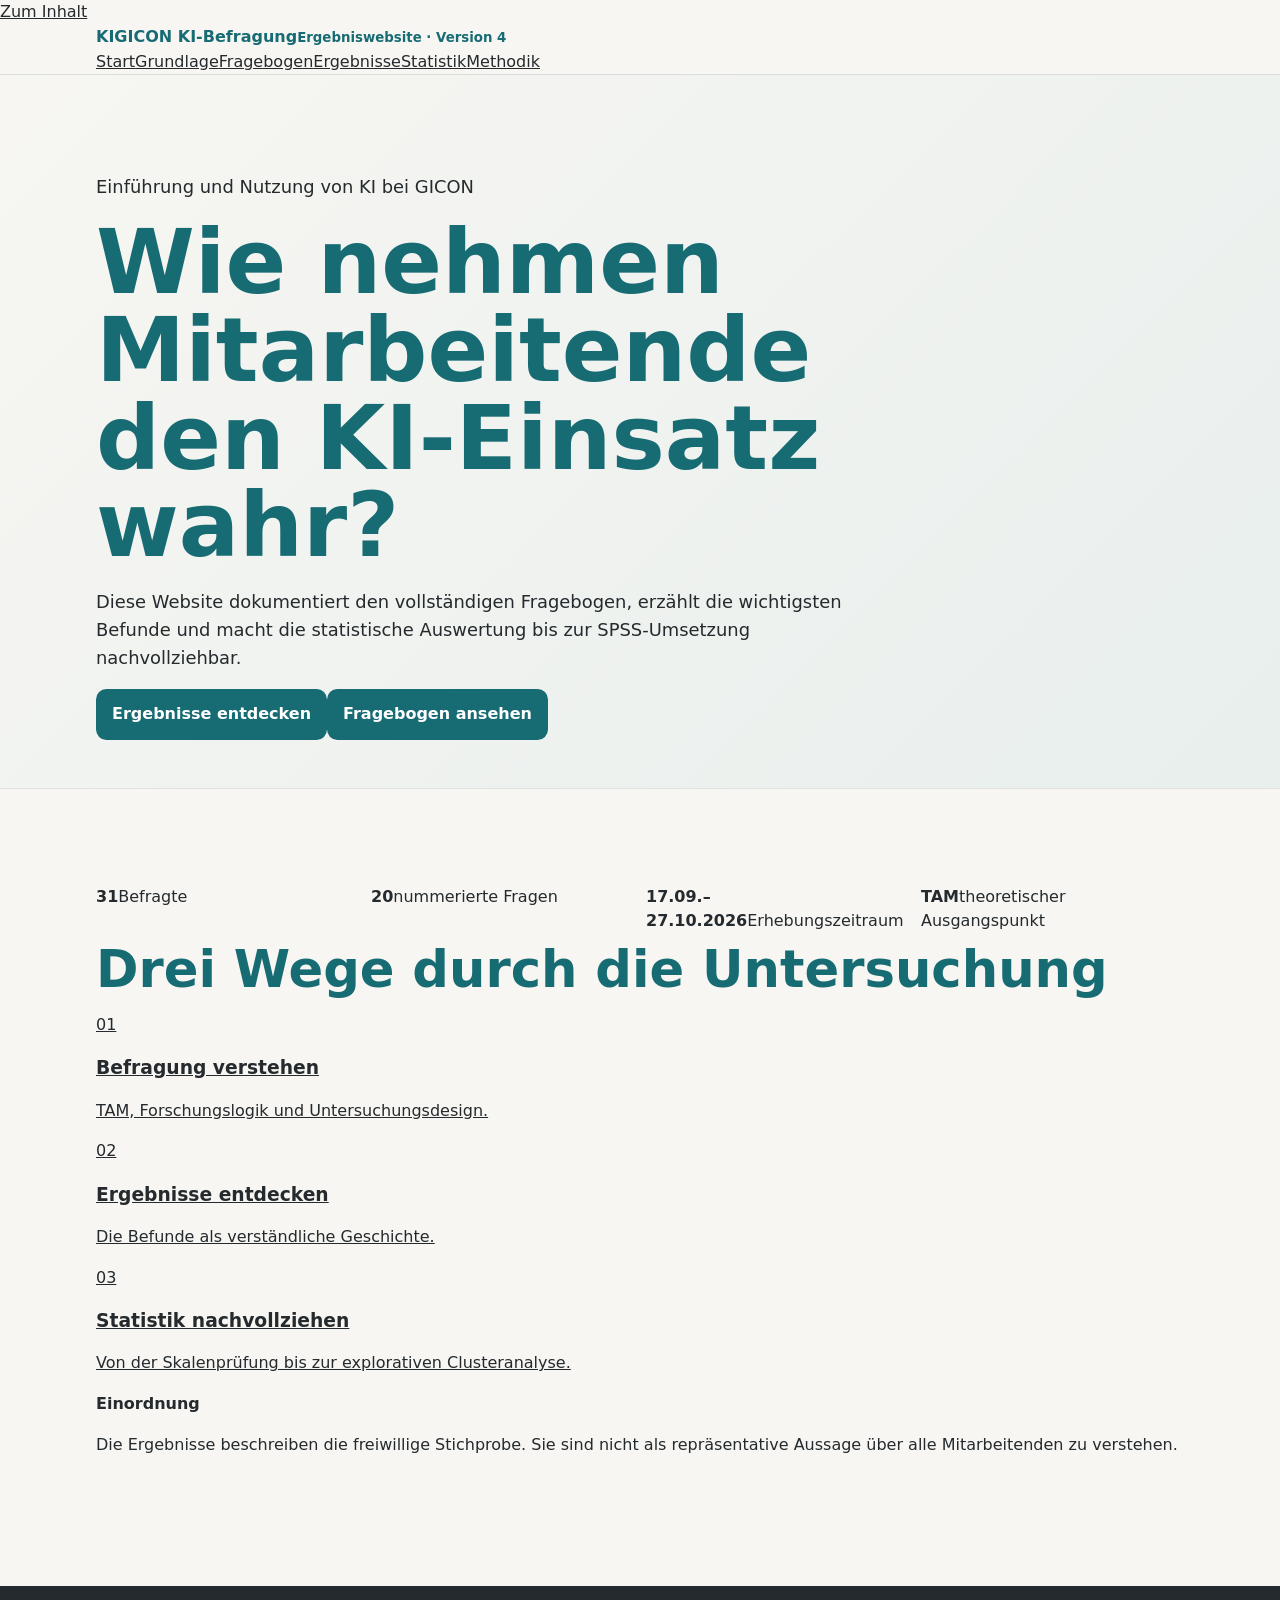
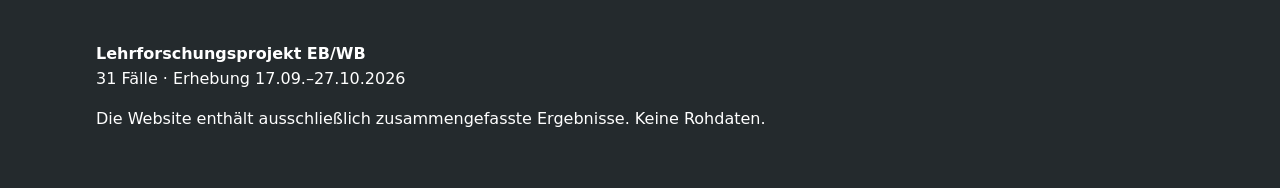
==== commit 9aa0fcf3: "Add files via upload" ====
--- a/index.html
+++ b/index.html
@@ -1,15 +1 @@
-<!doctype html><html lang="de"><head><meta charset="utf-8"><meta name="viewport" content="width=device-width,initial-scale=1">
-<meta name="robots" content="noindex, nofollow, noarchive, nosnippet, noimageindex">
-<meta name="googlebot" content="noindex, nofollow, noarchive, nosnippet, noimageindex">
-<meta name="bingbot" content="noindex, nofollow, noarchive, nosnippet, noimageindex">
-<meta name="referrer" content="no-referrer"><meta name="description" content="Ergebnisse der GICON KI-Befragung"><title>GICON KI-Befragung · Version 3</title><link rel="stylesheet" href="assets/css/style.css"></head><body><header><nav class="nav" id="nav"><a class="brand" href="#start">GICON KI-Befragung</a><a href="#grundlage">Grundlage</a><a href="#fragebogen">Ergebnisse</a><a href="#skalen">Skalen</a><a href="#zusammenhaenge">Zusammenhänge</a><a href="#vertiefung">Vertiefung</a><a href="#zugang">Zugang</a><a href="#methodik">Methodik</a><button class="menu" id="menu" type="button" aria-label="Menü öffnen">Menü</button></nav></header><main>
-<section id="start" class="hero"><div class="wrap"><div class="eyebrow">Lehrforschungsprojekt · Ergebniswebsite Version 3</div><h1>KI bei GICON</h1><p>Wie nehmen Mitarbeitende die Einführung und Nutzung von KI wahr? Diese mobile Website zeigt den vollständigen Fragebogen, Antwortverteilungen, Interpretation und statistische Vertiefungen.</p><div class="buttons"><a class="btn" href="#fragebogen">Fragebogen erkunden</a><a class="btn alt" href="#grundlage">TAM verstehen</a></div><div class="facts"><div class="fact"><b>31</b>Antworten</div><div class="fact"><b>20</b>Fragen</div><div class="fact"><b>11</b>Themenblöcke</div><div class="fact"><b>TAM</b>Grundlage</div></div></div></section>
-<section id="grundlage" class="section"><div class="wrap"><div class="eyebrow">Theoretische Grundlage</div><h2>Das Technology Acceptance Model</h2><p class="lead">Die Befragung orientiert sich am TAM und erweitert es um organisationale Bedingungen, Vertrauen, Unterstützung und konkrete Anwendungsfelder.</p><div class="tam"><div>Wahrgenommener Nutzen</div><div class="arrow">→</div><div>Einstellung</div><div class="arrow">→</div><div>Einfache Bedienbarkeit</div><div class="arrow">→</div><div>Nutzungsabsicht</div></div><div class="note"><strong>Drei Ebenen</strong><p>1. klassisches TAM, 2. Übertragung auf die Fragen 9, 10, 12 und 14, 3. betriebliche Erweiterung durch Einführung, Rahmenbedingungen, Vertrauen, Weiterbildung und Herausforderungen.</p></div></div></section>
-<section id="fragebogen" class="section"><div class="wrap"><div class="eyebrow">Vollständiger Fragebogen</div><h2>Ergebnisse nach Themen</h2><p class="lead">Jeder Bereich zeigt den Originalinhalt der Frage, Antwortverteilungen und eine methodische Einordnung. Tippe auf einen Themenblock.</p><div class="topics"><a class="topic" href="#sec-a"><span>A</span><strong>Arbeitskontext & KI-Nutzung</strong><small>Fragen 1–7</small></a><a class="topic" href="#sec-b"><span>B</span><strong>Bisherige KI-Einführung</strong><small>Frage 8</small></a><a class="topic" href="#sec-c"><span>C</span><strong>Wahrgenommener Nutzen</strong><small>Frage 9</small></a><a class="topic" href="#sec-d"><span>D</span><strong>Einfache Bedienbarkeit</strong><small>Frage 10</small></a><a class="topic" href="#sec-e"><span>E</span><strong>Rahmenbedingungen</strong><small>Frage 11</small></a><a class="topic" href="#sec-f"><span>F</span><strong>Einstellung gegenüber KI</strong><small>Frage 12</small></a><a class="topic" href="#sec-g"><span>G</span><strong>Vertrauen & Verantwortung</strong><small>Frage 13</small></a><a class="topic" href="#sec-h"><span>H</span><strong>Zukünftige Nutzungsabsicht</strong><small>Frage 14</small></a><a class="topic" href="#sec-i"><span>I</span><strong>Weiterbildung & Unterstützung</strong><small>Frage 15</small></a><a class="topic" href="#sec-j"><span>J</span><strong>Konkrete Anwendungsfelder</strong><small>Fragen 16–17</small></a><a class="topic" href="#sec-k"><span>K</span><strong>Herausforderungen & Entwicklung</strong><small>Fragen 18–20</small></a></div></div></section>
-<div class="wrap"><section id="sec-a" class="section"><div class="eyebrow">Themenblock A · Fragen 1–7</div><h2>Arbeitskontext & KI-Nutzung</h2><p class="lead">Die Stichprobe umfasst 31 Antworten. Nutzung und Erfahrung sind heterogen; deshalb werden Ergebnisse nicht als repräsentativ für alle Mitarbeitenden dargestellt.</p><details class="answer"><summary>Antwortoptionen und Leseschlüssel</summary><p>Likert-Items: 1 = stimme überhaupt nicht zu, 2 = stimme eher nicht zu, 3 = teils/teils, 4 = stimme eher zu, 5 = stimme voll und ganz zu. „k. A.“ wird nicht in Kennwerte einbezogen.</p></details><div class="results"><article class="result-card"><h3>Welcher Altersgruppe gehören Sie an?</h3><div class="hrow"><div><span>unter 35 Jahre</span><b>13 · 43.3%</b></div><div class="track"><span style="width:100.0%"></span></div></div><div class="hrow"><div><span>35 bis 49 Jahre</span><b>8 · 26.7%</b></div><div class="track"><span style="width:61.5%"></span></div></div><div class="hrow"><div><span>50 Jahre oder älter</span><b>9 · 30.0%</b></div><div class="track"><span style="width:69.2%"></span></div></div><p class="meta">gültig n = 30</p></article><article class="result-card"><h3>In welchem Bereich sind Sie überwiegend tätig?</h3><div class="hrow"><div><span>Planung / Projektbearbeitung</span><b>14 · 45.2%</b></div><div class="track"><span style="width:100.0%"></span></div></div><div class="hrow"><div><span>Umwelt / Gutachten / Fachplanung</span><b>4 · 12.9%</b></div><div class="track"><span style="width:28.6%"></span></div></div><div class="hrow"><div><span>Bau / Konstruktion / technische Planung</span><b>0 · 0.0%</b></div><div class="track"><span style="width:0.0%"></span></div></div><div class="hrow"><div><span>Vermessung / Geodaten</span><b>0 · 0.0%</b></div><div class="track"><span style="width:0.0%"></span></div></div><div class="hrow"><div><span>Verwaltung / Assistenz</span><b>2 · 6.5%</b></div><div class="track"><span style="width:14.3%"></span></div></div><div class="hrow"><div><span>Personal / Recht / Öffentlichkeitsarbeit</span><b>0 · 0.0%</b></div><div class="track"><span style="width:0.0%"></span></div></div><div class="hrow"><div><span>IT / Digitalisierung</span><b>8 · 25.8%</b></div><div class="track"><span style="width:57.1%"></span></div></div><div class="hrow"><div><span>Management / Geschäftsbereichsleitung</span><b>3 · 9.7%</b></div><div class="track"><span style="width:21.4%"></span></div></div><div class="hrow"><div><span>Sonstiger Bereich</span><b>0 · 0.0%</b></div><div class="track"><span style="width:0.0%"></span></div></div><p class="meta">gültig n = 31</p></article><article class="result-card"><h3>Wie lange sind Sie bereits bei GICON bzw. einer Gesellschaft der GICON-Gruppe tätig?</h3><div class="hrow"><div><span>weniger als 3 Jahre</span><b>14 · 46.7%</b></div><div class="track"><span style="width:100.0%"></span></div></div><div class="hrow"><div><span>3 bis unter 10 Jahre</span><b>9 · 30.0%</b></div><div class="track"><span style="width:64.3%"></span></div></div><div class="hrow"><div><span>10 Jahre oder länger</span><b>7 · 23.3%</b></div><div class="track"><span style="width:50.0%"></span></div></div><p class="meta">gültig n = 30</p></article><article class="result-card"><h3>Nutzung der bereitgestellten GICON-KI</h3><div class="hrow"><div><span>täglich</span><b>7 · 22.6%</b></div><div class="track"><span style="width:46.7%"></span></div></div><div class="hrow"><div><span>mehrmals pro Woche</span><b>15 · 48.4%</b></div><div class="track"><span style="width:100.0%"></span></div></div><div class="hrow"><div><span>etwa einmal pro Woche</span><b>2 · 6.5%</b></div><div class="track"><span style="width:13.3%"></span></div></div><div class="hrow"><div><span>seltener</span><b>3 · 9.7%</b></div><div class="track"><span style="width:20.0%"></span></div></div><div class="hrow"><div><span>einmal ausprobiert</span><b>1 · 3.2%</b></div><div class="track"><span style="width:6.7%"></span></div></div><div class="hrow"><div><span>bisher gar nicht</span><b>3 · 9.7%</b></div><div class="track"><span style="width:20.0%"></span></div></div><div class="hrow"><div><span>keine Anwendung bekannt</span><b>0 · 0.0%</b></div><div class="track"><span style="width:0.0%"></span></div></div><p class="meta">gültig n = 31</p></article><article class="result-card"><h3>Nutzung anderer zugelassener KI</h3><div class="hrow"><div><span>täglich</span><b>1 · 3.3%</b></div><div class="track"><span style="width:10.0%"></span></div></div><div class="hrow"><div><span>mehrmals pro Woche</span><b>9 · 30.0%</b></div><div class="track"><span style="width:90.0%"></span></div></div><div class="hrow"><div><span>etwa einmal pro Woche</span><b>1 · 3.3%</b></div><div class="track"><span style="width:10.0%"></span></div></div><div class="hrow"><div><span>seltener</span><b>8 · 26.7%</b></div><div class="track"><span style="width:80.0%"></span></div></div><div class="hrow"><div><span>einmal ausprobiert</span><b>1 · 3.3%</b></div><div class="track"><span style="width:10.0%"></span></div></div><div class="hrow"><div><span>bisher gar nicht</span><b>10 · 33.3%</b></div><div class="track"><span style="width:100.0%"></span></div></div><p class="meta">gültig n = 30</p></article><article class="result-card"><h3>Bereits genutzte oder erprobte Anwendungsfelder</h3><div class="hrow"><div><span>Dokumenten- und Wissenssuche</span><b>23 · 74.2%</b></div><div class="track"><span style="width:100.0%"></span></div></div><div class="hrow"><div><span>Text- und Berichtserstellung</span><b>20 · 64.5%</b></div><div class="track"><span style="width:87.0%"></span></div></div><div class="hrow"><div><span>Auswertung größerer Datenmengen</span><b>10 · 32.3%</b></div><div class="track"><span style="width:43.5%"></span></div></div><div class="hrow"><div><span>Kommunikation und Protokollierung</span><b>9 · 29.0%</b></div><div class="track"><span style="width:39.1%"></span></div></div><div class="hrow"><div><span>Qualitätssicherung</span><b>7 · 22.6%</b></div><div class="track"><span style="width:30.4%"></span></div></div><div class="hrow"><div><span>Projekt- und Ressourcenplanung</span><b>3 · 9.7%</b></div><div class="track"><span style="width:13.0%"></span></div></div><div class="hrow"><div><span>Noch keines</span><b>3 · 9.7%</b></div><div class="track"><span style="width:13.0%"></span></div></div><div class="hrow"><div><span>Ausschreibungen und Angebote</span><b>2 · 6.5%</b></div><div class="track"><span style="width:8.7%"></span></div></div><div class="hrow"><div><span>Interne Assistenzsysteme</span><b>0 · 0.0%</b></div><div class="track"><span style="width:0.0%"></span></div></div><div class="hrow"><div><span>Administrative Automatisierung</span><b>0 · 0.0%</b></div><div class="track"><span style="width:0.0%"></span></div></div><p class="meta">Mehrfachauswahl, Prozentbasis: N = 31</p></article><article class="result-card"><h3>Wie sicher fühlen Sie sich im Umgang mit KI-Anwendungen?</h3><div class="hrow"><div><span>sehr unsicher</span><b>1 · 3.2%</b></div><div class="track"><span style="width:6.7%"></span></div></div><div class="hrow"><div><span>eher unsicher</span><b>1 · 3.2%</b></div><div class="track"><span style="width:6.7%"></span></div></div><div class="hrow"><div><span>teils/teils</span><b>10 · 32.3%</b></div><div class="track"><span style="width:66.7%"></span></div></div><div class="hrow"><div><span>eher sicher</span><b>15 · 48.4%</b></div><div class="track"><span style="width:100.0%"></span></div></div><div class="hrow"><div><span>sehr sicher</span><b>4 · 12.9%</b></div><div class="track"><span style="width:26.7%"></span></div></div><p class="meta">gültig n = 31</p></article></div><div class="note"><strong>So ist das einzuordnen</strong><p>Die Angaben beschreiben die befragte Stichprobe. Unterschiedliche gültige Fallzahlen entstehen durch „keine Angabe / kann ich nicht beurteilen“.</p></div></section><section id="sec-b" class="section"><div class="eyebrow">Themenblock B · Frage 8</div><h2>Bisherige KI-Einführung</h2><p class="lead">Die Einführung wurde in mehreren Dimensionen bewertet. Die Verteilungen zeigen nicht nur Zustimmung, sondern auch, wo Kommunikation, Regeln oder Ansprechpersonen noch unklar sind.</p><details class="answer"><summary>Antwortoptionen und Leseschlüssel</summary><p>Likert-Items: 1 = stimme überhaupt nicht zu, 2 = stimme eher nicht zu, 3 = teils/teils, 4 = stimme eher zu, 5 = stimme voll und ganz zu. „k. A.“ wird nicht in Kennwerte einbezogen.</p></details><div class="results"><article class="result-card"><h3>Die Ziele der bisherigen KI-Einführung wurden für mich verständlich kommuniziert.</h3><div class="stack" aria-label="Antwortverteilung"><span style="width:3.2%;background:#B98591" title="stimme eher nicht zu: 1 (3.2 %)"></span><span style="width:16.1%;background:#E8EFED" title="teils/teils: 5 (16.1 %)"></span><span style="width:58.1%;background:#68A2A6" title="stimme eher zu: 18 (58.1 %)"></span><span style="width:22.6%;background:#176B73" title="stimme voll und ganz zu: 7 (22.6 %)"></span></div><ul class="legend"><li><i style="background:#824653"></i><b>0</b> stimme überhaupt nicht zu <small>0.0%</small></li><li><i style="background:#B98591"></i><b>1</b> stimme eher nicht zu <small>3.2%</small></li><li><i style="background:#E8EFED"></i><b>5</b> teils/teils <small>16.1%</small></li><li><i style="background:#68A2A6"></i><b>18</b> stimme eher zu <small>58.1%</small></li><li><i style="background:#176B73"></i><b>7</b> stimme voll und ganz zu <small>22.6%</small></li></ul><p class="meta">M = 4,00 · gültig n = 31</p></article><article class="result-card"><h3>Ich weiß, für welche Aufgaben die derzeit bereitgestellten KI-Anwendungen genutzt werden können.</h3><div class="stack" aria-label="Antwortverteilung"><span style="width:19.4%;background:#E8EFED" title="teils/teils: 6 (19.4 %)"></span><span style="width:54.8%;background:#68A2A6" title="stimme eher zu: 17 (54.8 %)"></span><span style="width:25.8%;background:#176B73" title="stimme voll und ganz zu: 8 (25.8 %)"></span></div><ul class="legend"><li><i style="background:#824653"></i><b>0</b> stimme überhaupt nicht zu <small>0.0%</small></li><li><i style="background:#B98591"></i><b>0</b> stimme eher nicht zu <small>0.0%</small></li><li><i style="background:#E8EFED"></i><b>6</b> teils/teils <small>19.4%</small></li><li><i style="background:#68A2A6"></i><b>17</b> stimme eher zu <small>54.8%</small></li><li><i style="background:#176B73"></i><b>8</b> stimme voll und ganz zu <small>25.8%</small></li></ul><p class="meta">M = 4,06 · gültig n = 31</p></article><article class="result-card"><h3>Ich kenne die wichtigsten Regeln für den sicheren und zulässigen Einsatz von KI.</h3><div class="stack" aria-label="Antwortverteilung"><span style="width:12.9%;background:#E8EFED" title="teils/teils: 4 (12.9 %)"></span><span style="width:38.7%;background:#68A2A6" title="stimme eher zu: 12 (38.7 %)"></span><span style="width:48.4%;background:#176B73" title="stimme voll und ganz zu: 15 (48.4 %)"></span></div><ul class="legend"><li><i style="background:#824653"></i><b>0</b> stimme überhaupt nicht zu <small>0.0%</small></li><li><i style="background:#B98591"></i><b>0</b> stimme eher nicht zu <small>0.0%</small></li><li><i style="background:#E8EFED"></i><b>4</b> teils/teils <small>12.9%</small></li><li><i style="background:#68A2A6"></i><b>12</b> stimme eher zu <small>38.7%</small></li><li><i style="background:#176B73"></i><b>15</b> stimme voll und ganz zu <small>48.4%</small></li></ul><p class="meta">M = 4,35 · gültig n = 31</p></article><article class="result-card"><h3>Ich weiß, an wen ich mich bei fachlichen, technischen oder rechtlichen Fragen wenden kann.</h3><div class="stack" aria-label="Antwortverteilung"><span style="width:3.2%;background:#B98591" title="stimme eher nicht zu: 1 (3.2 %)"></span><span style="width:9.7%;background:#E8EFED" title="teils/teils: 3 (9.7 %)"></span><span style="width:25.8%;background:#68A2A6" title="stimme eher zu: 8 (25.8 %)"></span><span style="width:61.3%;background:#176B73" title="stimme voll und ganz zu: 19 (61.3 %)"></span></div><ul class="legend"><li><i style="background:#824653"></i><b>0</b> stimme überhaupt nicht zu <small>0.0%</small></li><li><i style="background:#B98591"></i><b>1</b> stimme eher nicht zu <small>3.2%</small></li><li><i style="background:#E8EFED"></i><b>3</b> teils/teils <small>9.7%</small></li><li><i style="background:#68A2A6"></i><b>8</b> stimme eher zu <small>25.8%</small></li><li><i style="background:#176B73"></i><b>19</b> stimme voll und ganz zu <small>61.3%</small></li></ul><p class="meta">M = 4,45 · gültig n = 31</p></article><article class="result-card"><h3>Insgesamt empfinde ich die bisherige Einführung von KI bei GICON als sinnvoll.</h3><div class="stack" aria-label="Antwortverteilung"><span style="width:6.5%;background:#B98591" title="stimme eher nicht zu: 2 (6.5 %)"></span><span style="width:16.1%;background:#E8EFED" title="teils/teils: 5 (16.1 %)"></span><span style="width:32.3%;background:#68A2A6" title="stimme eher zu: 10 (32.3 %)"></span><span style="width:45.2%;background:#176B73" title="stimme voll und ganz zu: 14 (45.2 %)"></span></div><ul class="legend"><li><i style="background:#824653"></i><b>0</b> stimme überhaupt nicht zu <small>0.0%</small></li><li><i style="background:#B98591"></i><b>2</b> stimme eher nicht zu <small>6.5%</small></li><li><i style="background:#E8EFED"></i><b>5</b> teils/teils <small>16.1%</small></li><li><i style="background:#68A2A6"></i><b>10</b> stimme eher zu <small>32.3%</small></li><li><i style="background:#176B73"></i><b>14</b> stimme voll und ganz zu <small>45.2%</small></li></ul><p class="meta">M = 4,16 · gültig n = 31</p></article></div><div class="note"><strong>So ist das einzuordnen</strong><p>Die Angaben beschreiben die befragte Stichprobe. Unterschiedliche gültige Fallzahlen entstehen durch „keine Angabe / kann ich nicht beurteilen“.</p></div></section><section id="sec-c" class="section"><div class="eyebrow">Themenblock C · Frage 9</div><h2>Wahrgenommener Nutzen</h2><p class="lead">Der erwartete bzw. wahrgenommene Nutzen fällt insgesamt eher positiv aus. Einzelne Items unterscheiden sich jedoch, weshalb die vollständigen Verteilungen wichtiger sind als nur ein Gesamtmittelwert.</p><details class="answer"><summary>Antwortoptionen und Leseschlüssel</summary><p>Likert-Items: 1 = stimme überhaupt nicht zu, 2 = stimme eher nicht zu, 3 = teils/teils, 4 = stimme eher zu, 5 = stimme voll und ganz zu. „k. A.“ wird nicht in Kennwerte einbezogen.</p></details><div class="results"><article class="result-card"><h3>Der Einsatz von KI kann meine Arbeit effizienter machen.</h3><div class="stack" aria-label="Antwortverteilung"><span style="width:6.5%;background:#B98591" title="stimme eher nicht zu: 2 (6.5 %)"></span><span style="width:16.1%;background:#E8EFED" title="teils/teils: 5 (16.1 %)"></span><span style="width:32.3%;background:#68A2A6" title="stimme eher zu: 10 (32.3 %)"></span><span style="width:45.2%;background:#176B73" title="stimme voll und ganz zu: 14 (45.2 %)"></span></div><ul class="legend"><li><i style="background:#824653"></i><b>0</b> stimme überhaupt nicht zu <small>0.0%</small></li><li><i style="background:#B98591"></i><b>2</b> stimme eher nicht zu <small>6.5%</small></li><li><i style="background:#E8EFED"></i><b>5</b> teils/teils <small>16.1%</small></li><li><i style="background:#68A2A6"></i><b>10</b> stimme eher zu <small>32.3%</small></li><li><i style="background:#176B73"></i><b>14</b> stimme voll und ganz zu <small>45.2%</small></li></ul><p class="meta">M = 4,16 · gültig n = 31</p></article><article class="result-card"><h3>Der Einsatz von KI kann die Qualität meiner Arbeit verbessern.</h3><div class="stack" aria-label="Antwortverteilung"><span style="width:3.2%;background:#824653" title="stimme überhaupt nicht zu: 1 (3.2 %)"></span><span style="width:6.5%;background:#B98591" title="stimme eher nicht zu: 2 (6.5 %)"></span><span style="width:22.6%;background:#E8EFED" title="teils/teils: 7 (22.6 %)"></span><span style="width:38.7%;background:#68A2A6" title="stimme eher zu: 12 (38.7 %)"></span><span style="width:29.0%;background:#176B73" title="stimme voll und ganz zu: 9 (29.0 %)"></span></div><ul class="legend"><li><i style="background:#824653"></i><b>1</b> stimme überhaupt nicht zu <small>3.2%</small></li><li><i style="background:#B98591"></i><b>2</b> stimme eher nicht zu <small>6.5%</small></li><li><i style="background:#E8EFED"></i><b>7</b> teils/teils <small>22.6%</small></li><li><i style="background:#68A2A6"></i><b>12</b> stimme eher zu <small>38.7%</small></li><li><i style="background:#176B73"></i><b>9</b> stimme voll und ganz zu <small>29.0%</small></li></ul><p class="meta">M = 3,84 · gültig n = 31</p></article><article class="result-card"><h3>Der Einsatz von KI kann mir helfen, Informationen schneller zu finden oder auszuwerten.</h3><div class="stack" aria-label="Antwortverteilung"><span style="width:9.7%;background:#B98591" title="stimme eher nicht zu: 3 (9.7 %)"></span><span style="width:19.4%;background:#E8EFED" title="teils/teils: 6 (19.4 %)"></span><span style="width:29.0%;background:#68A2A6" title="stimme eher zu: 9 (29.0 %)"></span><span style="width:41.9%;background:#176B73" title="stimme voll und ganz zu: 13 (41.9 %)"></span></div><ul class="legend"><li><i style="background:#824653"></i><b>0</b> stimme überhaupt nicht zu <small>0.0%</small></li><li><i style="background:#B98591"></i><b>3</b> stimme eher nicht zu <small>9.7%</small></li><li><i style="background:#E8EFED"></i><b>6</b> teils/teils <small>19.4%</small></li><li><i style="background:#68A2A6"></i><b>9</b> stimme eher zu <small>29.0%</small></li><li><i style="background:#176B73"></i><b>13</b> stimme voll und ganz zu <small>41.9%</small></li></ul><p class="meta">M = 4,03 · gültig n = 31</p></article><article class="result-card"><h3>Der Einsatz von KI kann mich bei wiederkehrenden Aufgaben entlasten.</h3><div class="stack" aria-label="Antwortverteilung"><span style="width:7.1%;background:#B98591" title="stimme eher nicht zu: 2 (7.1 %)"></span><span style="width:17.9%;background:#E8EFED" title="teils/teils: 5 (17.9 %)"></span><span style="width:35.7%;background:#68A2A6" title="stimme eher zu: 10 (35.7 %)"></span><span style="width:39.3%;background:#176B73" title="stimme voll und ganz zu: 11 (39.3 %)"></span></div><ul class="legend"><li><i style="background:#824653"></i><b>0</b> stimme überhaupt nicht zu <small>0.0%</small></li><li><i style="background:#B98591"></i><b>2</b> stimme eher nicht zu <small>7.1%</small></li><li><i style="background:#E8EFED"></i><b>5</b> teils/teils <small>17.9%</small></li><li><i style="background:#68A2A6"></i><b>10</b> stimme eher zu <small>35.7%</small></li><li><i style="background:#176B73"></i><b>11</b> stimme voll und ganz zu <small>39.3%</small></li></ul><p class="meta">M = 4,07 · gültig n = 28 · k. A. = 3</p></article><article class="result-card"><h3>Der Einsatz von KI kann vorhandenes Wissen im Unternehmen besser nutzbar machen.</h3><div class="stack" aria-label="Antwortverteilung"><span style="width:3.3%;background:#824653" title="stimme überhaupt nicht zu: 1 (3.3 %)"></span><span style="width:23.3%;background:#B98591" title="stimme eher nicht zu: 7 (23.3 %)"></span><span style="width:30.0%;background:#E8EFED" title="teils/teils: 9 (30.0 %)"></span><span style="width:23.3%;background:#68A2A6" title="stimme eher zu: 7 (23.3 %)"></span><span style="width:20.0%;background:#176B73" title="stimme voll und ganz zu: 6 (20.0 %)"></span></div><ul class="legend"><li><i style="background:#824653"></i><b>1</b> stimme überhaupt nicht zu <small>3.3%</small></li><li><i style="background:#B98591"></i><b>7</b> stimme eher nicht zu <small>23.3%</small></li><li><i style="background:#E8EFED"></i><b>9</b> teils/teils <small>30.0%</small></li><li><i style="background:#68A2A6"></i><b>7</b> stimme eher zu <small>23.3%</small></li><li><i style="background:#176B73"></i><b>6</b> stimme voll und ganz zu <small>20.0%</small></li></ul><p class="meta">M = 3,33 · gültig n = 30 · k. A. = 1</p></article><article class="result-card"><h3>Insgesamt erkenne ich einen möglichen Nutzen von KI für meinen Arbeitsbereich.</h3><div class="stack" aria-label="Antwortverteilung"><span style="width:3.2%;background:#824653" title="stimme überhaupt nicht zu: 1 (3.2 %)"></span><span style="width:3.2%;background:#B98591" title="stimme eher nicht zu: 1 (3.2 %)"></span><span style="width:16.1%;background:#E8EFED" title="teils/teils: 5 (16.1 %)"></span><span style="width:29.0%;background:#68A2A6" title="stimme eher zu: 9 (29.0 %)"></span><span style="width:48.4%;background:#176B73" title="stimme voll und ganz zu: 15 (48.4 %)"></span></div><ul class="legend"><li><i style="background:#824653"></i><b>1</b> stimme überhaupt nicht zu <small>3.2%</small></li><li><i style="background:#B98591"></i><b>1</b> stimme eher nicht zu <small>3.2%</small></li><li><i style="background:#E8EFED"></i><b>5</b> teils/teils <small>16.1%</small></li><li><i style="background:#68A2A6"></i><b>9</b> stimme eher zu <small>29.0%</small></li><li><i style="background:#176B73"></i><b>15</b> stimme voll und ganz zu <small>48.4%</small></li></ul><p class="meta">M = 4,16 · gültig n = 31</p></article></div><div class="note"><strong>So ist das einzuordnen</strong><p>Die Angaben beschreiben die befragte Stichprobe. Unterschiedliche gültige Fallzahlen entstehen durch „keine Angabe / kann ich nicht beurteilen“.</p></div></section><section id="sec-d" class="section"><div class="eyebrow">Themenblock D · Frage 10</div><h2>Einfache Bedienbarkeit</h2><p class="lead">Die Bedienbarkeit bildet Zutrauen, Lernbarkeit und die Einschätzung geeigneter Aufgaben ab. Sie darf nicht mit technischen Rahmenbedingungen gleichgesetzt werden.</p><details class="answer"><summary>Antwortoptionen und Leseschlüssel</summary><p>Likert-Items: 1 = stimme überhaupt nicht zu, 2 = stimme eher nicht zu, 3 = teils/teils, 4 = stimme eher zu, 5 = stimme voll und ganz zu. „k. A.“ wird nicht in Kennwerte einbezogen.</p></details><div class="results"><article class="result-card"><h3>Ich traue mir zu, KI-Anwendungen im Arbeitsalltag sinnvoll zu nutzen.</h3><div class="stack" aria-label="Antwortverteilung"><span style="width:6.7%;background:#B98591" title="stimme eher nicht zu: 2 (6.7 %)"></span><span style="width:13.3%;background:#E8EFED" title="teils/teils: 4 (13.3 %)"></span><span style="width:40.0%;background:#68A2A6" title="stimme eher zu: 12 (40.0 %)"></span><span style="width:40.0%;background:#176B73" title="stimme voll und ganz zu: 12 (40.0 %)"></span></div><ul class="legend"><li><i style="background:#824653"></i><b>0</b> stimme überhaupt nicht zu <small>0.0%</small></li><li><i style="background:#B98591"></i><b>2</b> stimme eher nicht zu <small>6.7%</small></li><li><i style="background:#E8EFED"></i><b>4</b> teils/teils <small>13.3%</small></li><li><i style="background:#68A2A6"></i><b>12</b> stimme eher zu <small>40.0%</small></li><li><i style="background:#176B73"></i><b>12</b> stimme voll und ganz zu <small>40.0%</small></li></ul><p class="meta">M = 4,13 · gültig n = 30 · k. A. = 1</p></article><article class="result-card"><h3>Ich kann den Umgang mit einer KI-Anwendung grundsätzlich schnell erlernen.</h3><div class="stack" aria-label="Antwortverteilung"><span style="width:6.5%;background:#B98591" title="stimme eher nicht zu: 2 (6.5 %)"></span><span style="width:29.0%;background:#E8EFED" title="teils/teils: 9 (29.0 %)"></span><span style="width:32.3%;background:#68A2A6" title="stimme eher zu: 10 (32.3 %)"></span><span style="width:32.3%;background:#176B73" title="stimme voll und ganz zu: 10 (32.3 %)"></span></div><ul class="legend"><li><i style="background:#824653"></i><b>0</b> stimme überhaupt nicht zu <small>0.0%</small></li><li><i style="background:#B98591"></i><b>2</b> stimme eher nicht zu <small>6.5%</small></li><li><i style="background:#E8EFED"></i><b>9</b> teils/teils <small>29.0%</small></li><li><i style="background:#68A2A6"></i><b>10</b> stimme eher zu <small>32.3%</small></li><li><i style="background:#176B73"></i><b>10</b> stimme voll und ganz zu <small>32.3%</small></li></ul><p class="meta">M = 3,90 · gültig n = 31</p></article><article class="result-card"><h3>Ich kann einschätzen, für welche Aufgaben KI geeignet und für welche Aufgaben sie weniger geeignet ist.</h3><div class="stack" aria-label="Antwortverteilung"><span style="width:6.5%;background:#B98591" title="stimme eher nicht zu: 2 (6.5 %)"></span><span style="width:16.1%;background:#E8EFED" title="teils/teils: 5 (16.1 %)"></span><span style="width:58.1%;background:#68A2A6" title="stimme eher zu: 18 (58.1 %)"></span><span style="width:19.4%;background:#176B73" title="stimme voll und ganz zu: 6 (19.4 %)"></span></div><ul class="legend"><li><i style="background:#824653"></i><b>0</b> stimme überhaupt nicht zu <small>0.0%</small></li><li><i style="background:#B98591"></i><b>2</b> stimme eher nicht zu <small>6.5%</small></li><li><i style="background:#E8EFED"></i><b>5</b> teils/teils <small>16.1%</small></li><li><i style="background:#68A2A6"></i><b>18</b> stimme eher zu <small>58.1%</small></li><li><i style="background:#176B73"></i><b>6</b> stimme voll und ganz zu <small>19.4%</small></li></ul><p class="meta">M = 3,90 · gültig n = 31</p></article></div><div class="note"><strong>So ist das einzuordnen</strong><p>Die Angaben beschreiben die befragte Stichprobe. Unterschiedliche gültige Fallzahlen entstehen durch „keine Angabe / kann ich nicht beurteilen“.</p></div></section><section id="sec-e" class="section"><div class="eyebrow">Themenblock E · Frage 11</div><h2>Rahmenbedingungen</h2><p class="lead">Rahmenbedingungen betreffen Integration, Technik, Regeln und Hilfestellungen. Diese organisationale Ebene erweitert das klassische TAM.</p><details class="answer"><summary>Antwortoptionen und Leseschlüssel</summary><p>Likert-Items: 1 = stimme überhaupt nicht zu, 2 = stimme eher nicht zu, 3 = teils/teils, 4 = stimme eher zu, 5 = stimme voll und ganz zu. „k. A.“ wird nicht in Kennwerte einbezogen.</p></details><div class="results"><article class="result-card"><h3>KI-Anwendungen lassen sich ohne großen zusätzlichen Aufwand in meine Arbeitsabläufe einbinden.</h3><div class="stack" aria-label="Antwortverteilung"><span style="width:7.1%;background:#B98591" title="stimme eher nicht zu: 2 (7.1 %)"></span><span style="width:35.7%;background:#E8EFED" title="teils/teils: 10 (35.7 %)"></span><span style="width:42.9%;background:#68A2A6" title="stimme eher zu: 12 (42.9 %)"></span><span style="width:14.3%;background:#176B73" title="stimme voll und ganz zu: 4 (14.3 %)"></span></div><ul class="legend"><li><i style="background:#824653"></i><b>0</b> stimme überhaupt nicht zu <small>0.0%</small></li><li><i style="background:#B98591"></i><b>2</b> stimme eher nicht zu <small>7.1%</small></li><li><i style="background:#E8EFED"></i><b>10</b> teils/teils <small>35.7%</small></li><li><i style="background:#68A2A6"></i><b>12</b> stimme eher zu <small>42.9%</small></li><li><i style="background:#176B73"></i><b>4</b> stimme voll und ganz zu <small>14.3%</small></li></ul><p class="meta">M = 3,64 · gültig n = 28 · k. A. = 3</p></article><article class="result-card"><h3>Die technischen Voraussetzungen für die Nutzung von KI sind in meinem Arbeitsbereich ausreichend.</h3><div class="stack" aria-label="Antwortverteilung"><span style="width:3.6%;background:#B98591" title="stimme eher nicht zu: 1 (3.6 %)"></span><span style="width:10.7%;background:#E8EFED" title="teils/teils: 3 (10.7 %)"></span><span style="width:50.0%;background:#68A2A6" title="stimme eher zu: 14 (50.0 %)"></span><span style="width:35.7%;background:#176B73" title="stimme voll und ganz zu: 10 (35.7 %)"></span></div><ul class="legend"><li><i style="background:#824653"></i><b>0</b> stimme überhaupt nicht zu <small>0.0%</small></li><li><i style="background:#B98591"></i><b>1</b> stimme eher nicht zu <small>3.6%</small></li><li><i style="background:#E8EFED"></i><b>3</b> teils/teils <small>10.7%</small></li><li><i style="background:#68A2A6"></i><b>14</b> stimme eher zu <small>50.0%</small></li><li><i style="background:#176B73"></i><b>10</b> stimme voll und ganz zu <small>35.7%</small></li></ul><p class="meta">M = 4,18 · gültig n = 28 · k. A. = 3</p></article><article class="result-card"><h3>Die organisatorischen Regelungen für die Nutzung von KI sind in meinem Arbeitsbereich ausreichend.</h3><div class="stack" aria-label="Antwortverteilung"><span style="width:3.8%;background:#B98591" title="stimme eher nicht zu: 1 (3.8 %)"></span><span style="width:19.2%;background:#E8EFED" title="teils/teils: 5 (19.2 %)"></span><span style="width:46.2%;background:#68A2A6" title="stimme eher zu: 12 (46.2 %)"></span><span style="width:30.8%;background:#176B73" title="stimme voll und ganz zu: 8 (30.8 %)"></span></div><ul class="legend"><li><i style="background:#824653"></i><b>0</b> stimme überhaupt nicht zu <small>0.0%</small></li><li><i style="background:#B98591"></i><b>1</b> stimme eher nicht zu <small>3.8%</small></li><li><i style="background:#E8EFED"></i><b>5</b> teils/teils <small>19.2%</small></li><li><i style="background:#68A2A6"></i><b>12</b> stimme eher zu <small>46.2%</small></li><li><i style="background:#176B73"></i><b>8</b> stimme voll und ganz zu <small>30.8%</small></li></ul><p class="meta">M = 4,04 · gültig n = 26 · k. A. = 5</p></article><article class="result-card"><h3>Für eine sinnvolle Nutzung von KI stehen mir ausreichende Informationen und Hilfestellungen zur Verfügung.</h3><div class="stack" aria-label="Antwortverteilung"><span style="width:16.1%;background:#B98591" title="stimme eher nicht zu: 5 (16.1 %)"></span><span style="width:16.1%;background:#E8EFED" title="teils/teils: 5 (16.1 %)"></span><span style="width:41.9%;background:#68A2A6" title="stimme eher zu: 13 (41.9 %)"></span><span style="width:25.8%;background:#176B73" title="stimme voll und ganz zu: 8 (25.8 %)"></span></div><ul class="legend"><li><i style="background:#824653"></i><b>0</b> stimme überhaupt nicht zu <small>0.0%</small></li><li><i style="background:#B98591"></i><b>5</b> stimme eher nicht zu <small>16.1%</small></li><li><i style="background:#E8EFED"></i><b>5</b> teils/teils <small>16.1%</small></li><li><i style="background:#68A2A6"></i><b>13</b> stimme eher zu <small>41.9%</small></li><li><i style="background:#176B73"></i><b>8</b> stimme voll und ganz zu <small>25.8%</small></li></ul><p class="meta">M = 3,77 · gültig n = 31</p></article></div><div class="note"><strong>So ist das einzuordnen</strong><p>Die Angaben beschreiben die befragte Stichprobe. Unterschiedliche gültige Fallzahlen entstehen durch „keine Angabe / kann ich nicht beurteilen“.</p></div></section><section id="sec-f" class="section"><div class="eyebrow">Themenblock F · Frage 12</div><h2>Einstellung gegenüber KI</h2><p class="lead">Die Einstellung gegenüber KI ist überwiegend positiv, enthält aber keine Aussage darüber, ob KI-Ergebnisse tatsächlich korrekt oder sicher sind.</p><details class="answer"><summary>Antwortoptionen und Leseschlüssel</summary><p>Likert-Items: 1 = stimme überhaupt nicht zu, 2 = stimme eher nicht zu, 3 = teils/teils, 4 = stimme eher zu, 5 = stimme voll und ganz zu. „k. A.“ wird nicht in Kennwerte einbezogen.</p></details><div class="results"><article class="result-card"><h3>Ich stehe dem Einsatz von KI bei GICON grundsätzlich offen gegenüber.</h3><div class="stack" aria-label="Antwortverteilung"><span style="width:6.7%;background:#824653" title="stimme überhaupt nicht zu: 2 (6.7 %)"></span><span style="width:20.0%;background:#E8EFED" title="teils/teils: 6 (20.0 %)"></span><span style="width:23.3%;background:#68A2A6" title="stimme eher zu: 7 (23.3 %)"></span><span style="width:50.0%;background:#176B73" title="stimme voll und ganz zu: 15 (50.0 %)"></span></div><ul class="legend"><li><i style="background:#824653"></i><b>2</b> stimme überhaupt nicht zu <small>6.7%</small></li><li><i style="background:#B98591"></i><b>0</b> stimme eher nicht zu <small>0.0%</small></li><li><i style="background:#E8EFED"></i><b>6</b> teils/teils <small>20.0%</small></li><li><i style="background:#68A2A6"></i><b>7</b> stimme eher zu <small>23.3%</small></li><li><i style="background:#176B73"></i><b>15</b> stimme voll und ganz zu <small>50.0%</small></li></ul><p class="meta">M = 4,10 · gültig n = 30 · k. A. = 1</p></article><article class="result-card"><h3>Ich sehe KI eher als Unterstützung denn als Bedrohung.</h3><div class="stack" aria-label="Antwortverteilung"><span style="width:9.7%;background:#B98591" title="stimme eher nicht zu: 3 (9.7 %)"></span><span style="width:29.0%;background:#E8EFED" title="teils/teils: 9 (29.0 %)"></span><span style="width:38.7%;background:#68A2A6" title="stimme eher zu: 12 (38.7 %)"></span><span style="width:22.6%;background:#176B73" title="stimme voll und ganz zu: 7 (22.6 %)"></span></div><ul class="legend"><li><i style="background:#824653"></i><b>0</b> stimme überhaupt nicht zu <small>0.0%</small></li><li><i style="background:#B98591"></i><b>3</b> stimme eher nicht zu <small>9.7%</small></li><li><i style="background:#E8EFED"></i><b>9</b> teils/teils <small>29.0%</small></li><li><i style="background:#68A2A6"></i><b>12</b> stimme eher zu <small>38.7%</small></li><li><i style="background:#176B73"></i><b>7</b> stimme voll und ganz zu <small>22.6%</small></li></ul><p class="meta">M = 3,74 · gültig n = 31</p></article><article class="result-card"><h3>Ich halte eine verantwortungsvoll geregelte Nutzung von KI bei GICON grundsätzlich für sinnvoll.</h3><div class="stack" aria-label="Antwortverteilung"><span style="width:3.2%;background:#824653" title="stimme überhaupt nicht zu: 1 (3.2 %)"></span><span style="width:16.1%;background:#E8EFED" title="teils/teils: 5 (16.1 %)"></span><span style="width:25.8%;background:#68A2A6" title="stimme eher zu: 8 (25.8 %)"></span><span style="width:54.8%;background:#176B73" title="stimme voll und ganz zu: 17 (54.8 %)"></span></div><ul class="legend"><li><i style="background:#824653"></i><b>1</b> stimme überhaupt nicht zu <small>3.2%</small></li><li><i style="background:#B98591"></i><b>0</b> stimme eher nicht zu <small>0.0%</small></li><li><i style="background:#E8EFED"></i><b>5</b> teils/teils <small>16.1%</small></li><li><i style="background:#68A2A6"></i><b>8</b> stimme eher zu <small>25.8%</small></li><li><i style="background:#176B73"></i><b>17</b> stimme voll und ganz zu <small>54.8%</small></li></ul><p class="meta">M = 4,29 · gültig n = 31</p></article><article class="result-card"><h3>Insgesamt habe ich eine positive Einstellung gegenüber dem Einsatz von KI bei GICON.</h3><div class="stack" aria-label="Antwortverteilung"><span style="width:6.5%;background:#824653" title="stimme überhaupt nicht zu: 2 (6.5 %)"></span><span style="width:3.2%;background:#B98591" title="stimme eher nicht zu: 1 (3.2 %)"></span><span style="width:19.4%;background:#E8EFED" title="teils/teils: 6 (19.4 %)"></span><span style="width:29.0%;background:#68A2A6" title="stimme eher zu: 9 (29.0 %)"></span><span style="width:41.9%;background:#176B73" title="stimme voll und ganz zu: 13 (41.9 %)"></span></div><ul class="legend"><li><i style="background:#824653"></i><b>2</b> stimme überhaupt nicht zu <small>6.5%</small></li><li><i style="background:#B98591"></i><b>1</b> stimme eher nicht zu <small>3.2%</small></li><li><i style="background:#E8EFED"></i><b>6</b> teils/teils <small>19.4%</small></li><li><i style="background:#68A2A6"></i><b>9</b> stimme eher zu <small>29.0%</small></li><li><i style="background:#176B73"></i><b>13</b> stimme voll und ganz zu <small>41.9%</small></li></ul><p class="meta">M = 3,97 · gültig n = 31</p></article></div><div class="note"><strong>So ist das einzuordnen</strong><p>Die Angaben beschreiben die befragte Stichprobe. Unterschiedliche gültige Fallzahlen entstehen durch „keine Angabe / kann ich nicht beurteilen“.</p></div></section><section id="sec-g" class="section"><div class="eyebrow">Themenblock G · Frage 13</div><h2>Vertrauen & Verantwortung</h2><p class="lead">Die Items beschreiben Bedingungen für Vertrauen. Fachliche Prüfbarkeit, Nachvollziehbarkeit, Qualitätsstandards, Datenschutz und menschliche Verantwortung stehen im Mittelpunkt.</p><details class="answer"><summary>Antwortoptionen und Leseschlüssel</summary><p>Likert-Items: 1 = stimme überhaupt nicht zu, 2 = stimme eher nicht zu, 3 = teils/teils, 4 = stimme eher zu, 5 = stimme voll und ganz zu. „k. A.“ wird nicht in Kennwerte einbezogen.</p></details><div class="results"><article class="result-card"><h3>Ich vertraue KI-Ergebnissen eher, wenn ich sie fachlich überprüfen kann.</h3><div class="stack" aria-label="Antwortverteilung"><span style="width:3.2%;background:#E8EFED" title="teils/teils: 1 (3.2 %)"></span><span style="width:32.3%;background:#68A2A6" title="stimme eher zu: 10 (32.3 %)"></span><span style="width:64.5%;background:#176B73" title="stimme voll und ganz zu: 20 (64.5 %)"></span></div><ul class="legend"><li><i style="background:#824653"></i><b>0</b> stimme überhaupt nicht zu <small>0.0%</small></li><li><i style="background:#B98591"></i><b>0</b> stimme eher nicht zu <small>0.0%</small></li><li><i style="background:#E8EFED"></i><b>1</b> teils/teils <small>3.2%</small></li><li><i style="background:#68A2A6"></i><b>10</b> stimme eher zu <small>32.3%</small></li><li><i style="background:#176B73"></i><b>20</b> stimme voll und ganz zu <small>64.5%</small></li></ul><p class="meta">M = 4,61 · gültig n = 31</p></article><article class="result-card"><h3>Ich vertraue KI-Anwendungen eher, wenn ihre Ergebnisse nachvollziehbar sind.</h3><div class="stack" aria-label="Antwortverteilung"><span style="width:6.5%;background:#B98591" title="stimme eher nicht zu: 2 (6.5 %)"></span><span style="width:12.9%;background:#E8EFED" title="teils/teils: 4 (12.9 %)"></span><span style="width:32.3%;background:#68A2A6" title="stimme eher zu: 10 (32.3 %)"></span><span style="width:48.4%;background:#176B73" title="stimme voll und ganz zu: 15 (48.4 %)"></span></div><ul class="legend"><li><i style="background:#824653"></i><b>0</b> stimme überhaupt nicht zu <small>0.0%</small></li><li><i style="background:#B98591"></i><b>2</b> stimme eher nicht zu <small>6.5%</small></li><li><i style="background:#E8EFED"></i><b>4</b> teils/teils <small>12.9%</small></li><li><i style="background:#68A2A6"></i><b>10</b> stimme eher zu <small>32.3%</small></li><li><i style="background:#176B73"></i><b>15</b> stimme voll und ganz zu <small>48.4%</small></li></ul><p class="meta">M = 4,23 · gültig n = 31</p></article><article class="result-card"><h3>Ich vertraue KI-Anwendungen eher, wenn klare Qualitätsstandards gelten.</h3><div class="stack" aria-label="Antwortverteilung"><span style="width:27.6%;background:#E8EFED" title="teils/teils: 8 (27.6 %)"></span><span style="width:41.4%;background:#68A2A6" title="stimme eher zu: 12 (41.4 %)"></span><span style="width:31.0%;background:#176B73" title="stimme voll und ganz zu: 9 (31.0 %)"></span></div><ul class="legend"><li><i style="background:#824653"></i><b>0</b> stimme überhaupt nicht zu <small>0.0%</small></li><li><i style="background:#B98591"></i><b>0</b> stimme eher nicht zu <small>0.0%</small></li><li><i style="background:#E8EFED"></i><b>8</b> teils/teils <small>27.6%</small></li><li><i style="background:#68A2A6"></i><b>12</b> stimme eher zu <small>41.4%</small></li><li><i style="background:#176B73"></i><b>9</b> stimme voll und ganz zu <small>31.0%</small></li></ul><p class="meta">M = 4,03 · gültig n = 29 · k. A. = 2</p></article><article class="result-card"><h3>Ich würde sensible Unternehmensdaten nur eingeben, wenn deren Schutz eindeutig geregelt ist.</h3><div class="stack" aria-label="Antwortverteilung"><span style="width:6.9%;background:#B98591" title="stimme eher nicht zu: 2 (6.9 %)"></span><span style="width:3.4%;background:#E8EFED" title="teils/teils: 1 (3.4 %)"></span><span style="width:27.6%;background:#68A2A6" title="stimme eher zu: 8 (27.6 %)"></span><span style="width:62.1%;background:#176B73" title="stimme voll und ganz zu: 18 (62.1 %)"></span></div><ul class="legend"><li><i style="background:#824653"></i><b>0</b> stimme überhaupt nicht zu <small>0.0%</small></li><li><i style="background:#B98591"></i><b>2</b> stimme eher nicht zu <small>6.9%</small></li><li><i style="background:#E8EFED"></i><b>1</b> teils/teils <small>3.4%</small></li><li><i style="background:#68A2A6"></i><b>8</b> stimme eher zu <small>27.6%</small></li><li><i style="background:#176B73"></i><b>18</b> stimme voll und ganz zu <small>62.1%</small></li></ul><p class="meta">M = 4,45 · gültig n = 29 · k. A. = 2</p></article><article class="result-card"><h3>Für mich muss klar sein, welche Aufgaben und Entscheidungen weiterhin bei Menschen liegen.</h3><div class="stack" aria-label="Antwortverteilung"><span style="width:3.3%;background:#824653" title="stimme überhaupt nicht zu: 1 (3.3 %)"></span><span style="width:10.0%;background:#E8EFED" title="teils/teils: 3 (10.0 %)"></span><span style="width:30.0%;background:#68A2A6" title="stimme eher zu: 9 (30.0 %)"></span><span style="width:56.7%;background:#176B73" title="stimme voll und ganz zu: 17 (56.7 %)"></span></div><ul class="legend"><li><i style="background:#824653"></i><b>1</b> stimme überhaupt nicht zu <small>3.3%</small></li><li><i style="background:#B98591"></i><b>0</b> stimme eher nicht zu <small>0.0%</small></li><li><i style="background:#E8EFED"></i><b>3</b> teils/teils <small>10.0%</small></li><li><i style="background:#68A2A6"></i><b>9</b> stimme eher zu <small>30.0%</small></li><li><i style="background:#176B73"></i><b>17</b> stimme voll und ganz zu <small>56.7%</small></li></ul><p class="meta">M = 4,37 · gültig n = 30 · k. A. = 1</p></article></div><div class="note"><strong>So ist das einzuordnen</strong><p>Die Angaben beschreiben die befragte Stichprobe. Unterschiedliche gültige Fallzahlen entstehen durch „keine Angabe / kann ich nicht beurteilen“.</p></div></section><section id="sec-h" class="section"><div class="eyebrow">Themenblock H · Frage 14</div><h2>Zukünftige Nutzungsabsicht</h2><p class="lead">Die Nutzungsabsicht erfasst geplante weitere Nutzung, Ausprobieren, langfristige Integration und Kompetenzaufbau.</p><details class="answer"><summary>Antwortoptionen und Leseschlüssel</summary><p>Likert-Items: 1 = stimme überhaupt nicht zu, 2 = stimme eher nicht zu, 3 = teils/teils, 4 = stimme eher zu, 5 = stimme voll und ganz zu. „k. A.“ wird nicht in Kennwerte einbezogen.</p></details><div class="results"><article class="result-card"><h3>Ich beabsichtige, KI-Anwendungen künftig in meinem Arbeitsalltag zu nutzen oder weiter zu nutzen.</h3><div class="stack" aria-label="Antwortverteilung"><span style="width:6.5%;background:#B98591" title="stimme eher nicht zu: 2 (6.5 %)"></span><span style="width:19.4%;background:#E8EFED" title="teils/teils: 6 (19.4 %)"></span><span style="width:19.4%;background:#68A2A6" title="stimme eher zu: 6 (19.4 %)"></span><span style="width:54.8%;background:#176B73" title="stimme voll und ganz zu: 17 (54.8 %)"></span></div><ul class="legend"><li><i style="background:#824653"></i><b>0</b> stimme überhaupt nicht zu <small>0.0%</small></li><li><i style="background:#B98591"></i><b>2</b> stimme eher nicht zu <small>6.5%</small></li><li><i style="background:#E8EFED"></i><b>6</b> teils/teils <small>19.4%</small></li><li><i style="background:#68A2A6"></i><b>6</b> stimme eher zu <small>19.4%</small></li><li><i style="background:#176B73"></i><b>17</b> stimme voll und ganz zu <small>54.8%</small></li></ul><p class="meta">M = 4,23 · gültig n = 31</p></article><article class="result-card"><h3>Ich würde weitere KI-Anwendungen ausprobieren, wenn ihr Nutzen für meine Arbeit erkennbar ist.</h3><div class="stack" aria-label="Antwortverteilung"><span style="width:3.2%;background:#824653" title="stimme überhaupt nicht zu: 1 (3.2 %)"></span><span style="width:3.2%;background:#B98591" title="stimme eher nicht zu: 1 (3.2 %)"></span><span style="width:16.1%;background:#E8EFED" title="teils/teils: 5 (16.1 %)"></span><span style="width:29.0%;background:#68A2A6" title="stimme eher zu: 9 (29.0 %)"></span><span style="width:48.4%;background:#176B73" title="stimme voll und ganz zu: 15 (48.4 %)"></span></div><ul class="legend"><li><i style="background:#824653"></i><b>1</b> stimme überhaupt nicht zu <small>3.2%</small></li><li><i style="background:#B98591"></i><b>1</b> stimme eher nicht zu <small>3.2%</small></li><li><i style="background:#E8EFED"></i><b>5</b> teils/teils <small>16.1%</small></li><li><i style="background:#68A2A6"></i><b>9</b> stimme eher zu <small>29.0%</small></li><li><i style="background:#176B73"></i><b>15</b> stimme voll und ganz zu <small>48.4%</small></li></ul><p class="meta">M = 4,16 · gültig n = 31</p></article><article class="result-card"><h3>Ich kann mir vorstellen, KI langfristig als festen Bestandteil meiner Arbeit zu nutzen.</h3><div class="stack" aria-label="Antwortverteilung"><span style="width:6.7%;background:#824653" title="stimme überhaupt nicht zu: 2 (6.7 %)"></span><span style="width:20.0%;background:#E8EFED" title="teils/teils: 6 (20.0 %)"></span><span style="width:23.3%;background:#68A2A6" title="stimme eher zu: 7 (23.3 %)"></span><span style="width:50.0%;background:#176B73" title="stimme voll und ganz zu: 15 (50.0 %)"></span></div><ul class="legend"><li><i style="background:#824653"></i><b>2</b> stimme überhaupt nicht zu <small>6.7%</small></li><li><i style="background:#B98591"></i><b>0</b> stimme eher nicht zu <small>0.0%</small></li><li><i style="background:#E8EFED"></i><b>6</b> teils/teils <small>20.0%</small></li><li><i style="background:#68A2A6"></i><b>7</b> stimme eher zu <small>23.3%</small></li><li><i style="background:#176B73"></i><b>15</b> stimme voll und ganz zu <small>50.0%</small></li></ul><p class="meta">M = 4,10 · gültig n = 30 · k. A. = 1</p></article><article class="result-card"><h3>Ich bin bereit, Zeit in den Aufbau meiner KI-Kompetenzen zu investieren.</h3><div class="stack" aria-label="Antwortverteilung"><span style="width:6.7%;background:#824653" title="stimme überhaupt nicht zu: 2 (6.7 %)"></span><span style="width:3.3%;background:#B98591" title="stimme eher nicht zu: 1 (3.3 %)"></span><span style="width:10.0%;background:#E8EFED" title="teils/teils: 3 (10.0 %)"></span><span style="width:23.3%;background:#68A2A6" title="stimme eher zu: 7 (23.3 %)"></span><span style="width:56.7%;background:#176B73" title="stimme voll und ganz zu: 17 (56.7 %)"></span></div><ul class="legend"><li><i style="background:#824653"></i><b>2</b> stimme überhaupt nicht zu <small>6.7%</small></li><li><i style="background:#B98591"></i><b>1</b> stimme eher nicht zu <small>3.3%</small></li><li><i style="background:#E8EFED"></i><b>3</b> teils/teils <small>10.0%</small></li><li><i style="background:#68A2A6"></i><b>7</b> stimme eher zu <small>23.3%</small></li><li><i style="background:#176B73"></i><b>17</b> stimme voll und ganz zu <small>56.7%</small></li></ul><p class="meta">M = 4,20 · gültig n = 30 · k. A. = 1</p></article></div><div class="note"><strong>So ist das einzuordnen</strong><p>Die Angaben beschreiben die befragte Stichprobe. Unterschiedliche gültige Fallzahlen entstehen durch „keine Angabe / kann ich nicht beurteilen“.</p></div></section><section id="sec-i" class="section"><div class="eyebrow">Themenblock I · Frage 15</div><h2>Weiterbildung & Unterstützung</h2><p class="lead">Der stärkste Unterstützungsbedarf liegt bei Schulungen, die auch Grenzen, Risiken und Datenschutz behandeln. Der Block ist ein Bedarfsprofil und keine einheitliche Skala.</p><details class="answer"><summary>Antwortoptionen und Leseschlüssel</summary><p>Likert-Items: 1 = stimme überhaupt nicht zu, 2 = stimme eher nicht zu, 3 = teils/teils, 4 = stimme eher zu, 5 = stimme voll und ganz zu. „k. A.“ wird nicht in Kennwerte einbezogen.</p></details><div class="results"><article class="result-card"><h3>Ich benötige zusätzliche Schulungen, um KI sinnvoll einsetzen zu können.</h3><div class="stack" aria-label="Antwortverteilung"><span style="width:6.7%;background:#824653" title="stimme überhaupt nicht zu: 2 (6.7 %)"></span><span style="width:16.7%;background:#B98591" title="stimme eher nicht zu: 5 (16.7 %)"></span><span style="width:10.0%;background:#E8EFED" title="teils/teils: 3 (10.0 %)"></span><span style="width:26.7%;background:#68A2A6" title="stimme eher zu: 8 (26.7 %)"></span><span style="width:40.0%;background:#176B73" title="stimme voll und ganz zu: 12 (40.0 %)"></span></div><ul class="legend"><li><i style="background:#824653"></i><b>2</b> stimme überhaupt nicht zu <small>6.7%</small></li><li><i style="background:#B98591"></i><b>5</b> stimme eher nicht zu <small>16.7%</small></li><li><i style="background:#E8EFED"></i><b>3</b> teils/teils <small>10.0%</small></li><li><i style="background:#68A2A6"></i><b>8</b> stimme eher zu <small>26.7%</small></li><li><i style="background:#176B73"></i><b>12</b> stimme voll und ganz zu <small>40.0%</small></li></ul><p class="meta">M = 3,77 · gültig n = 30 · k. A. = 1</p></article><article class="result-card"><h3>Praxisnahe Beispiele aus meinem eigenen Arbeitsbereich wären für mich hilfreich.</h3><div class="stack" aria-label="Antwortverteilung"><span style="width:6.7%;background:#B98591" title="stimme eher nicht zu: 2 (6.7 %)"></span><span style="width:20.0%;background:#E8EFED" title="teils/teils: 6 (20.0 %)"></span><span style="width:33.3%;background:#68A2A6" title="stimme eher zu: 10 (33.3 %)"></span><span style="width:40.0%;background:#176B73" title="stimme voll und ganz zu: 12 (40.0 %)"></span></div><ul class="legend"><li><i style="background:#824653"></i><b>0</b> stimme überhaupt nicht zu <small>0.0%</small></li><li><i style="background:#B98591"></i><b>2</b> stimme eher nicht zu <small>6.7%</small></li><li><i style="background:#E8EFED"></i><b>6</b> teils/teils <small>20.0%</small></li><li><i style="background:#68A2A6"></i><b>10</b> stimme eher zu <small>33.3%</small></li><li><i style="background:#176B73"></i><b>12</b> stimme voll und ganz zu <small>40.0%</small></li></ul><p class="meta">M = 4,07 · gültig n = 30 · k. A. = 1</p></article><article class="result-card"><h3>Kurze Leitfäden zu zulässigen und unzulässigen Anwendungsfällen wären für mich hilfreich.</h3><div class="stack" aria-label="Antwortverteilung"><span style="width:3.3%;background:#824653" title="stimme überhaupt nicht zu: 1 (3.3 %)"></span><span style="width:3.3%;background:#B98591" title="stimme eher nicht zu: 1 (3.3 %)"></span><span style="width:16.7%;background:#E8EFED" title="teils/teils: 5 (16.7 %)"></span><span style="width:40.0%;background:#68A2A6" title="stimme eher zu: 12 (40.0 %)"></span><span style="width:36.7%;background:#176B73" title="stimme voll und ganz zu: 11 (36.7 %)"></span></div><ul class="legend"><li><i style="background:#824653"></i><b>1</b> stimme überhaupt nicht zu <small>3.3%</small></li><li><i style="background:#B98591"></i><b>1</b> stimme eher nicht zu <small>3.3%</small></li><li><i style="background:#E8EFED"></i><b>5</b> teils/teils <small>16.7%</small></li><li><i style="background:#68A2A6"></i><b>12</b> stimme eher zu <small>40.0%</small></li><li><i style="background:#176B73"></i><b>11</b> stimme voll und ganz zu <small>36.7%</small></li></ul><p class="meta">M = 4,03 · gültig n = 30 · k. A. = 1</p></article><article class="result-card"><h3>Ich wünsche mir feste Ansprechpersonen für Fragen zum KI-Einsatz.</h3><div class="stack" aria-label="Antwortverteilung"><span style="width:3.4%;background:#824653" title="stimme überhaupt nicht zu: 1 (3.4 %)"></span><span style="width:3.4%;background:#B98591" title="stimme eher nicht zu: 1 (3.4 %)"></span><span style="width:20.7%;background:#E8EFED" title="teils/teils: 6 (20.7 %)"></span><span style="width:20.7%;background:#68A2A6" title="stimme eher zu: 6 (20.7 %)"></span><span style="width:51.7%;background:#176B73" title="stimme voll und ganz zu: 15 (51.7 %)"></span></div><ul class="legend"><li><i style="background:#824653"></i><b>1</b> stimme überhaupt nicht zu <small>3.4%</small></li><li><i style="background:#B98591"></i><b>1</b> stimme eher nicht zu <small>3.4%</small></li><li><i style="background:#E8EFED"></i><b>6</b> teils/teils <small>20.7%</small></li><li><i style="background:#68A2A6"></i><b>6</b> stimme eher zu <small>20.7%</small></li><li><i style="background:#176B73"></i><b>15</b> stimme voll und ganz zu <small>51.7%</small></li></ul><p class="meta">M = 4,14 · gültig n = 29 · k. A. = 2</p></article><article class="result-card"><h3>Schulungen sollten neben technischen Funktionen auch Grenzen, Risiken und Datenschutz behandeln.</h3><div class="stack" aria-label="Antwortverteilung"><span style="width:6.5%;background:#E8EFED" title="teils/teils: 2 (6.5 %)"></span><span style="width:32.3%;background:#68A2A6" title="stimme eher zu: 10 (32.3 %)"></span><span style="width:61.3%;background:#176B73" title="stimme voll und ganz zu: 19 (61.3 %)"></span></div><ul class="legend"><li><i style="background:#824653"></i><b>0</b> stimme überhaupt nicht zu <small>0.0%</small></li><li><i style="background:#B98591"></i><b>0</b> stimme eher nicht zu <small>0.0%</small></li><li><i style="background:#E8EFED"></i><b>2</b> teils/teils <small>6.5%</small></li><li><i style="background:#68A2A6"></i><b>10</b> stimme eher zu <small>32.3%</small></li><li><i style="background:#176B73"></i><b>19</b> stimme voll und ganz zu <small>61.3%</small></li></ul><p class="meta">M = 4,55 · gültig n = 31</p></article></div><div class="note"><strong>So ist das einzuordnen</strong><p>Die Angaben beschreiben die befragte Stichprobe. Unterschiedliche gültige Fallzahlen entstehen durch „keine Angabe / kann ich nicht beurteilen“.</p></div></section><section id="sec-j" class="section"><div class="eyebrow">Themenblock J · Fragen 16–17</div><h2>Konkrete Anwendungsfelder</h2><p class="lead">Text- und Berichtserstellung erzielt den höchsten Mittelwert. Je nach Feld unterscheiden sich die gültigen Fallzahlen; Mittelwerte werden deshalb zusammen mit Verteilungen gezeigt.</p><details class="answer"><summary>Antwortoptionen und Leseschlüssel</summary><p>Likert-Items: 1 = stimme überhaupt nicht zu, 2 = stimme eher nicht zu, 3 = teils/teils, 4 = stimme eher zu, 5 = stimme voll und ganz zu. „k. A.“ wird nicht in Kennwerte einbezogen.</p></details><div class="results"><article class="result-card"><h3>Text- und Berichtserstellung</h3><div class="stack" aria-label="Antwortverteilung"><span style="width:3.3%;background:#824653" title="kein Nutzen: 1 (3.3 %)"></span><span style="width:13.3%;background:#E8EFED" title="mittel: 4 (13.3 %)"></span><span style="width:36.7%;background:#68A2A6" title="eher hoch: 11 (36.7 %)"></span><span style="width:46.7%;background:#176B73" title="sehr hoch: 14 (46.7 %)"></span></div><ul class="legend"><li><i style="background:#824653"></i><b>1</b> kein Nutzen <small>3.3%</small></li><li><i style="background:#B98591"></i><b>0</b> eher gering <small>0.0%</small></li><li><i style="background:#E8EFED"></i><b>4</b> mittel <small>13.3%</small></li><li><i style="background:#68A2A6"></i><b>11</b> eher hoch <small>36.7%</small></li><li><i style="background:#176B73"></i><b>14</b> sehr hoch <small>46.7%</small></li></ul><p class="meta">M = 4,23 · gültig n = 30 · k. A. = 1</p></article><article class="result-card"><h3>Dokumenten- und Wissenssuche</h3><div class="stack" aria-label="Antwortverteilung"><span style="width:3.4%;background:#824653" title="kein Nutzen: 1 (3.4 %)"></span><span style="width:6.9%;background:#B98591" title="eher gering: 2 (6.9 %)"></span><span style="width:17.2%;background:#E8EFED" title="mittel: 5 (17.2 %)"></span><span style="width:34.5%;background:#68A2A6" title="eher hoch: 10 (34.5 %)"></span><span style="width:37.9%;background:#176B73" title="sehr hoch: 11 (37.9 %)"></span></div><ul class="legend"><li><i style="background:#824653"></i><b>1</b> kein Nutzen <small>3.4%</small></li><li><i style="background:#B98591"></i><b>2</b> eher gering <small>6.9%</small></li><li><i style="background:#E8EFED"></i><b>5</b> mittel <small>17.2%</small></li><li><i style="background:#68A2A6"></i><b>10</b> eher hoch <small>34.5%</small></li><li><i style="background:#176B73"></i><b>11</b> sehr hoch <small>37.9%</small></li></ul><p class="meta">M = 3,97 · gültig n = 29 · k. A. = 2</p></article><article class="result-card"><h3>Kommunikation und Protokollierung</h3><div class="stack" aria-label="Antwortverteilung"><span style="width:6.9%;background:#824653" title="kein Nutzen: 2 (6.9 %)"></span><span style="width:3.4%;background:#B98591" title="eher gering: 1 (3.4 %)"></span><span style="width:24.1%;background:#E8EFED" title="mittel: 7 (24.1 %)"></span><span style="width:37.9%;background:#68A2A6" title="eher hoch: 11 (37.9 %)"></span><span style="width:27.6%;background:#176B73" title="sehr hoch: 8 (27.6 %)"></span></div><ul class="legend"><li><i style="background:#824653"></i><b>2</b> kein Nutzen <small>6.9%</small></li><li><i style="background:#B98591"></i><b>1</b> eher gering <small>3.4%</small></li><li><i style="background:#E8EFED"></i><b>7</b> mittel <small>24.1%</small></li><li><i style="background:#68A2A6"></i><b>11</b> eher hoch <small>37.9%</small></li><li><i style="background:#176B73"></i><b>8</b> sehr hoch <small>27.6%</small></li></ul><p class="meta">M = 3,76 · gültig n = 29 · k. A. = 2</p></article><article class="result-card"><h3>Qualitätssicherung</h3><div class="stack" aria-label="Antwortverteilung"><span style="width:3.4%;background:#824653" title="kein Nutzen: 1 (3.4 %)"></span><span style="width:17.2%;background:#B98591" title="eher gering: 5 (17.2 %)"></span><span style="width:17.2%;background:#E8EFED" title="mittel: 5 (17.2 %)"></span><span style="width:37.9%;background:#68A2A6" title="eher hoch: 11 (37.9 %)"></span><span style="width:24.1%;background:#176B73" title="sehr hoch: 7 (24.1 %)"></span></div><ul class="legend"><li><i style="background:#824653"></i><b>1</b> kein Nutzen <small>3.4%</small></li><li><i style="background:#B98591"></i><b>5</b> eher gering <small>17.2%</small></li><li><i style="background:#E8EFED"></i><b>5</b> mittel <small>17.2%</small></li><li><i style="background:#68A2A6"></i><b>11</b> eher hoch <small>37.9%</small></li><li><i style="background:#176B73"></i><b>7</b> sehr hoch <small>24.1%</small></li></ul><p class="meta">M = 3,62 · gültig n = 29 · k. A. = 2</p></article><article class="result-card"><h3>Administrative Automatisierung</h3><div class="stack" aria-label="Antwortverteilung"><span style="width:13.8%;background:#824653" title="kein Nutzen: 4 (13.8 %)"></span><span style="width:10.3%;background:#B98591" title="eher gering: 3 (10.3 %)"></span><span style="width:17.2%;background:#E8EFED" title="mittel: 5 (17.2 %)"></span><span style="width:34.5%;background:#68A2A6" title="eher hoch: 10 (34.5 %)"></span><span style="width:24.1%;background:#176B73" title="sehr hoch: 7 (24.1 %)"></span></div><ul class="legend"><li><i style="background:#824653"></i><b>4</b> kein Nutzen <small>13.8%</small></li><li><i style="background:#B98591"></i><b>3</b> eher gering <small>10.3%</small></li><li><i style="background:#E8EFED"></i><b>5</b> mittel <small>17.2%</small></li><li><i style="background:#68A2A6"></i><b>10</b> eher hoch <small>34.5%</small></li><li><i style="background:#176B73"></i><b>7</b> sehr hoch <small>24.1%</small></li></ul><p class="meta">M = 3,45 · gültig n = 29 · k. A. = 2</p></article><article class="result-card"><h3>Auswertung größerer Datenmengen</h3><div class="stack" aria-label="Antwortverteilung"><span style="width:10.0%;background:#824653" title="kein Nutzen: 3 (10.0 %)"></span><span style="width:20.0%;background:#B98591" title="eher gering: 6 (20.0 %)"></span><span style="width:6.7%;background:#E8EFED" title="mittel: 2 (6.7 %)"></span><span style="width:43.3%;background:#68A2A6" title="eher hoch: 13 (43.3 %)"></span><span style="width:20.0%;background:#176B73" title="sehr hoch: 6 (20.0 %)"></span></div><ul class="legend"><li><i style="background:#824653"></i><b>3</b> kein Nutzen <small>10.0%</small></li><li><i style="background:#B98591"></i><b>6</b> eher gering <small>20.0%</small></li><li><i style="background:#E8EFED"></i><b>2</b> mittel <small>6.7%</small></li><li><i style="background:#68A2A6"></i><b>13</b> eher hoch <small>43.3%</small></li><li><i style="background:#176B73"></i><b>6</b> sehr hoch <small>20.0%</small></li></ul><p class="meta">M = 3,43 · gültig n = 30 · k. A. = 1</p></article><article class="result-card"><h3>Interne Assistenzsysteme</h3><div class="stack" aria-label="Antwortverteilung"><span style="width:11.5%;background:#824653" title="kein Nutzen: 3 (11.5 %)"></span><span style="width:15.4%;background:#B98591" title="eher gering: 4 (15.4 %)"></span><span style="width:26.9%;background:#E8EFED" title="mittel: 7 (26.9 %)"></span><span style="width:23.1%;background:#68A2A6" title="eher hoch: 6 (23.1 %)"></span><span style="width:23.1%;background:#176B73" title="sehr hoch: 6 (23.1 %)"></span></div><ul class="legend"><li><i style="background:#824653"></i><b>3</b> kein Nutzen <small>11.5%</small></li><li><i style="background:#B98591"></i><b>4</b> eher gering <small>15.4%</small></li><li><i style="background:#E8EFED"></i><b>7</b> mittel <small>26.9%</small></li><li><i style="background:#68A2A6"></i><b>6</b> eher hoch <small>23.1%</small></li><li><i style="background:#176B73"></i><b>6</b> sehr hoch <small>23.1%</small></li></ul><p class="meta">M = 3,31 · gültig n = 26 · k. A. = 5</p></article><article class="result-card"><h3>Projekt- und Ressourcenplanung</h3><div class="stack" aria-label="Antwortverteilung"><span style="width:22.2%;background:#824653" title="kein Nutzen: 6 (22.2 %)"></span><span style="width:18.5%;background:#B98591" title="eher gering: 5 (18.5 %)"></span><span style="width:22.2%;background:#E8EFED" title="mittel: 6 (22.2 %)"></span><span style="width:22.2%;background:#68A2A6" title="eher hoch: 6 (22.2 %)"></span><span style="width:14.8%;background:#176B73" title="sehr hoch: 4 (14.8 %)"></span></div><ul class="legend"><li><i style="background:#824653"></i><b>6</b> kein Nutzen <small>22.2%</small></li><li><i style="background:#B98591"></i><b>5</b> eher gering <small>18.5%</small></li><li><i style="background:#E8EFED"></i><b>6</b> mittel <small>22.2%</small></li><li><i style="background:#68A2A6"></i><b>6</b> eher hoch <small>22.2%</small></li><li><i style="background:#176B73"></i><b>4</b> sehr hoch <small>14.8%</small></li></ul><p class="meta">M = 2,89 · gültig n = 27 · k. A. = 4</p></article><article class="result-card"><h3>Ausschreibungen und Angebote</h3><div class="stack" aria-label="Antwortverteilung"><span style="width:16.0%;background:#824653" title="kein Nutzen: 4 (16.0 %)"></span><span style="width:24.0%;background:#B98591" title="eher gering: 6 (24.0 %)"></span><span style="width:28.0%;background:#E8EFED" title="mittel: 7 (28.0 %)"></span><span style="width:20.0%;background:#68A2A6" title="eher hoch: 5 (20.0 %)"></span><span style="width:12.0%;background:#176B73" title="sehr hoch: 3 (12.0 %)"></span></div><ul class="legend"><li><i style="background:#824653"></i><b>4</b> kein Nutzen <small>16.0%</small></li><li><i style="background:#B98591"></i><b>6</b> eher gering <small>24.0%</small></li><li><i style="background:#E8EFED"></i><b>7</b> mittel <small>28.0%</small></li><li><i style="background:#68A2A6"></i><b>5</b> eher hoch <small>20.0%</small></li><li><i style="background:#176B73"></i><b>3</b> sehr hoch <small>12.0%</small></li></ul><p class="meta">M = 2,88 · gültig n = 25 · k. A. = 6</p></article><article class="result-card"><h3>Anwendungsfeld mit dem größten möglichen Nutzen</h3><div class="hrow"><div><span>Text- und Berichtserstellung</span><b>6 · 23.1%</b></div><div class="track"><span style="width:100.0%"></span></div></div><div class="hrow"><div><span>Dokumenten- und Wissenssuche</span><b>6 · 23.1%</b></div><div class="track"><span style="width:100.0%"></span></div></div><div class="hrow"><div><span>Auswertung größerer Datenmengen</span><b>3 · 11.5%</b></div><div class="track"><span style="width:50.0%"></span></div></div><div class="hrow"><div><span>Qualitätssicherung</span><b>3 · 11.5%</b></div><div class="track"><span style="width:50.0%"></span></div></div><div class="hrow"><div><span>Projekt- und Ressourcenplanung</span><b>0 · 0.0%</b></div><div class="track"><span style="width:0.0%"></span></div></div><div class="hrow"><div><span>Ausschreibungen und Angebote</span><b>0 · 0.0%</b></div><div class="track"><span style="width:0.0%"></span></div></div><div class="hrow"><div><span>Interne Assistenzsysteme</span><b>2 · 7.7%</b></div><div class="track"><span style="width:33.3%"></span></div></div><div class="hrow"><div><span>Kommunikation und Protokollierung</span><b>1 · 3.8%</b></div><div class="track"><span style="width:16.7%"></span></div></div><div class="hrow"><div><span>Administrative Automatisierung</span><b>4 · 15.4%</b></div><div class="track"><span style="width:66.7%"></span></div></div><div class="hrow"><div><span>Keines der genannten</span><b>1 · 3.8%</b></div><div class="track"><span style="width:16.7%"></span></div></div><div class="hrow"><div><span>Sonstiges</span><b>0 · 0.0%</b></div><div class="track"><span style="width:0.0%"></span></div></div><p class="meta">gültig n = 26</p></article></div><div class="note"><strong>So ist das einzuordnen</strong><p>Die Angaben beschreiben die befragte Stichprobe. Unterschiedliche gültige Fallzahlen entstehen durch „keine Angabe / kann ich nicht beurteilen“.</p></div></section><section id="sec-k" class="section"><div class="eyebrow">Themenblock K · Fragen 18–20</div><h2>Herausforderungen & Entwicklung</h2><p class="lead">Datenschutz und Sicherheit wurden am häufigsten genannt, gefolgt von fehlendem Wissen bzw. Erfahrung und der Einbindung in Arbeitsprozesse.</p><details class="answer"><summary>Antwortoptionen und Leseschlüssel</summary><p>Likert-Items: 1 = stimme überhaupt nicht zu, 2 = stimme eher nicht zu, 3 = teils/teils, 4 = stimme eher zu, 5 = stimme voll und ganz zu. „k. A.“ wird nicht in Kennwerte einbezogen.</p></details><div class="results"><article class="result-card"><h3>Genannte Herausforderungen</h3><div class="hrow"><div><span>Datenschutz oder Sicherheit</span><b>23 · 74.2%</b></div><div class="track"><span style="width:100.0%"></span></div></div><div class="hrow"><div><span>Fehlendes Wissen oder Erfahrung</span><b>18 · 58.1%</b></div><div class="track"><span style="width:78.3%"></span></div></div><div class="hrow"><div><span>Einbindung in Arbeitsprozesse</span><b>16 · 51.6%</b></div><div class="track"><span style="width:69.6%"></span></div></div><div class="hrow"><div><span>Vertrauen in KI-Ergebnisse</span><b>13 · 41.9%</b></div><div class="track"><span style="width:56.5%"></span></div></div><div class="hrow"><div><span>Zeit für Einarbeitung</span><b>13 · 41.9%</b></div><div class="track"><span style="width:56.5%"></span></div></div><div class="hrow"><div><span>Daten- oder Ergebnisqualität</span><b>12 · 38.7%</b></div><div class="track"><span style="width:52.2%"></span></div></div><div class="hrow"><div><span>Regeln oder Verantwortlichkeiten</span><b>10 · 32.3%</b></div><div class="track"><span style="width:43.5%"></span></div></div><div class="hrow"><div><span>Zusätzlicher Arbeitsaufwand</span><b>6 · 19.4%</b></div><div class="track"><span style="width:26.1%"></span></div></div><div class="hrow"><div><span>Technische Voraussetzungen</span><b>6 · 19.4%</b></div><div class="track"><span style="width:26.1%"></span></div></div><div class="hrow"><div><span>Kontrolle oder Aufgabenveränderung</span><b>4 · 12.9%</b></div><div class="track"><span style="width:17.4%"></span></div></div><p class="meta">Mehrfachauswahl, Prozentbasis: N = 31</p></article><article class="result-card"><h3>Was sollte GICON tun?</h3><blockquote>„APIs für Coder mit fester Regelung wo sie eingesetzt werden dürfen“</blockquote><blockquote>„In bestehende System integrieren“</blockquote><blockquote>„Praxisnahe Schulungen“</blockquote><blockquote>„Einbeziehung von externen Schulungsangeboten.“</blockquote><blockquote>„mehr Schulungen für Mitarbeiter, die KI bisher noch nicht so intensiv genutzt haben und nicht wissen, was alles möglich ist und wie es funktioniert - hinterlegt mit Beispielen aus der Praxis und erklärt ohne Verwendung von Fachbegriffen (bzw. diese erklären)“</blockquote><blockquote>„internen Wissensspeicher aufbauen“</blockquote><blockquote>„Eine Plattform für Erfahrungsaustausch bitten.“</blockquote><blockquote>„Freigeben aller vorhandenen Möglichkeiten, z.B. EMails einbinden“</blockquote></article><article class="result-card"><h3>Welche Anwendungsfelder fehlen?</h3><blockquote>„APIs für Coding. Ein Agentenharnes für die Analyse von Problemen auf Client Rechner“</blockquote><blockquote>„Automatisierung“</blockquote><blockquote>„Transkription“</blockquote><blockquote>„eigene KI Infrastruktur für Erstellung von Agenten Struktur“</blockquote><blockquote>„Schnittstelle zu administrativen Datenbanken zur schnellen themenbezogenen Berichtserstellung“</blockquote><blockquote>„Auffinden von Dokumenten mit dem aktuellsten Bearbeitungsstand.“</blockquote><blockquote>„QMS- Dokumentenverwaltung und Chat-Bots zu internen Fragestellungen für Mitarbeitende (Wo finde ich was?, Ich suche XY, Ich will XY machen, wo finde ich passende Vorlagen, etc.).
- Eine allwissende Assistenz, die Mitarbeitern das Leitbild von GICON und vorhandene Arbeitswege näherbringt. Zukünftig auch das sichern von Wissen und Erfahrungen (Demografischer Wandel).“</blockquote></article></div><div class="note"><strong>So ist das einzuordnen</strong><p>Die Angaben beschreiben die befragte Stichprobe. Unterschiedliche gültige Fallzahlen entstehen durch „keine Angabe / kann ich nicht beurteilen“.</p></div></section></div>
-<section id="skalen" class="section"><div class="wrap"><div class="eyebrow">Version 3 · Skalen und Messqualität</div><h2>Das statistische Gesamtbild</h2><p class="lead">Zusammengesetzte Skalen verdichten mehrere Items. Mittelwerte beschreiben die Stichprobe, Cronbachs Alpha prüft ihre interne Konsistenz.</p><div class="stats-grid"><div class="statbox"><h3>Nutzen</h3><b>M = 3.93</b><p>SD = 0.75 · n = 31<br>α = 0.851 · 6 Items · vollständige Fälle: 28</p></div><div class="statbox"><h3>Bedienbarkeit</h3><b>M = 3.99</b><p>SD = 0.75 · n = 31<br>α = 0.796 · 3 Items · vollständige Fälle: 30</p></div><div class="statbox"><h3>Rahmenbedingungen</h3><b>M = 3.85</b><p>SD = 0.71 · n = 31<br>α = 0.835 · 4 Items · vollständige Fälle: 23</p></div><div class="statbox"><h3>Einstellung</h3><b>M = 4.02</b><p>SD = 0.90 · n = 31<br>α = 0.874 · 4 Items · vollständige Fälle: 30</p></div><div class="statbox"><h3>Vertrauen</h3><b>M = 4.35</b><p>SD = 0.56 · n = 31<br>α = 0.689 · 5 Items · vollständige Fälle: 27</p></div><div class="statbox"><h3>Nutzungsabsicht</h3><b>M = 4.16</b><p>SD = 0.99 · n = 31<br>α = 0.929 · 4 Items · vollständige Fälle: 30</p></div></div><details class="answer"><summary>Reliabilität im Detail</summary><div class="tablewrap"><table class="data"><thead><tr><th>Skala</th><th>Items</th><th>vollständiges n</th><th>Cronbachs α</th><th>Einordnung</th></tr></thead><tbody><tr><td>Nutzen</td><td>6</td><td>28</td><td>0.851</td><td>gut</td></tr><tr><td>Bedienbarkeit</td><td>3</td><td>30</td><td>0.796</td><td>akzeptabel</td></tr><tr><td>Rahmenbedingungen</td><td>4</td><td>23</td><td>0.835</td><td>gut</td></tr><tr><td>Einstellung</td><td>4</td><td>30</td><td>0.874</td><td>gut</td></tr><tr><td>Vertrauen</td><td>5</td><td>27</td><td>0.689</td><td>grenzwertig</td></tr><tr><td>Nutzungsabsicht</td><td>4</td><td>30</td><td>0.929</td><td>sehr gut</td></tr></tbody></table></div><p>Die Vertrauensskala ist mit α ≈ .69 nur grenzwertig konsistent und wird deshalb zurückhaltend interpretiert. Das Bedarfsprofil Weiterbildung wird bewusst nicht als einheitliche Skala zusammengefasst.</p></details></div></section><section id="zusammenhaenge" class="section"><div class="wrap"><div class="eyebrow">Statistische Vertiefung</div><h2>Was hängt zusammen?</h2><p class="lead">Spearman-Korrelationen beschreiben gemeinsame Rangverläufe. Sie beweisen keine Ursache.</p><div class="stats-grid"><div class="statbox"><h3>Nutzen ↔ Einstellung</h3><b>ρ = 0,750</b><p>p &lt; 0,001 · starker positiver Zusammenhang</p></div><div class="statbox"><h3>Einstellung ↔ Nutzungsabsicht</h3><b>ρ = 0,587</b><p>p &lt; 0,001 · positiver Zusammenhang</p></div><div class="statbox"><h3>Nutzen ↔ Nutzungsabsicht</h3><b>ρ = 0,528</b><p>p = 0,003 · positiver Zusammenhang</p></div><div class="statbox"><h3>GICON-Nutzung ↔ Nutzen</h3><b>ρ = 0,681</b><p>p &lt; 0,001</p></div><div class="statbox"><h3>KI-Sicherheit ↔ Bedienbarkeit</h3><b>ρ = 0,612</b><p>p &lt; 0,001</p></div><div class="statbox"><h3>Bedienbarkeit ↔ Nutzungsabsicht</h3><b>ρ = 0,234</b><p>p = 0,214 · nicht signifikant</p></div></div><div class="note"><strong>Wichtig</strong><p>Das Muster passt teilweise zur TAM-Logik. Nicht alle erwartbaren Beziehungen sind statistisch signifikant. Eine Korrelation erlaubt keine Aussage über Ursache und Wirkung.</p></div></div></section>
-<section id="matrix" class="section"><div class="wrap"><div class="eyebrow">Vollständige Matrix</div><h2>TAM-Zusammenhänge</h2><div class="tablewrap"><table class="data"><thead><tr><th></th><th>Nutzen</th><th>Bedienbarkeit</th><th>Rahmen</th><th>Einstellung</th><th>Intention</th></tr></thead><tbody><tr><th>Nutzen</th><td class="">1,000</td><td class="">.324<br><small>p=.076</small></td><td class="">.214<br><small>p=.264</small></td><td class="sig">.750***<br><small>p&lt;.001</small></td><td class="sig">.528**<br><small>p=.003</small></td></tr><tr><th>Bedienbarkeit</th><td class="">.324</td><td class="">1,000</td><td class="">.279<br><small>p=.143</small></td><td class="">.352<br><small>p=.052</small></td><td class="">.234<br><small>p=.214</small></td></tr><tr><th>Rahmen</th><td class="">.214</td><td class="">.279</td><td class="">1,000</td><td class="">.349<br><small>p=.063</small></td><td class="">.202<br><small>p=.302</small></td></tr><tr><th>Einstellung</th><td class="sig">.750***</td><td class="">.352</td><td class="">.349</td><td class="">1,000</td><td class="sig">.587***<br><small>p&lt;.001</small></td></tr><tr><th>Intention</th><td class="sig">.528**</td><td class="">.234</td><td class="">.202</td><td class="sig">.587***</td><td class="">1,000</td></tr></tbody></table></div><div class="note"><strong>Leseschlüssel</strong><p>Spearman-ρ reicht von −1 bis +1. Markierte Felder sind statistisch signifikant. Nicht signifikante Beziehungen werden ausdrücklich gezeigt, um selektive Ergebnisdarstellung zu vermeiden. Korrelationen sind keine Kausalbelege.</p></div><h3>Nutzung und Sicherheit</h3><div class="stats-grid"><div class="statbox"><h3>GICON-Nutzung ↔ Nutzen</h3><b>ρ = .681</b><p>p &lt; .001</p></div><div class="statbox"><h3>GICON-Nutzung ↔ Einstellung</h3><b>ρ = .537</b><p>p = .002</p></div><div class="statbox"><h3>GICON-Nutzung ↔ Intention</h3><b>ρ = .589</b><p>p &lt; .001</p></div><div class="statbox"><h3>KI-Sicherheit ↔ Nutzung</h3><b>ρ = .552</b><p>p = .001</p></div><div class="statbox"><h3>KI-Sicherheit ↔ Nutzen</h3><b>ρ = .444</b><p>p = .012</p></div><div class="statbox"><h3>KI-Sicherheit ↔ Bedienbarkeit</h3><b>ρ = .612</b><p>p &lt; .001</p></div></div></div></section>
-<section id="effekte" class="section"><div class="wrap"><div class="eyebrow">Unsicherheit und Effektstärken</div><h2>Mehr als nur p-Werte</h2><div class="results"><article class="result-card"><h3>Altersunterschiede: ε²</h3><div class="tablewrap"><table class="data"><thead><tr><th>Skala</th><th>ε²</th><th>Einordnung</th></tr></thead><tbody><tr><td>Nutzen</td><td>0.000</td><td>klein</td></tr><tr><td>Bedienbarkeit</td><td>0.025</td><td>klein</td></tr><tr><td>Rahmenbedingungen</td><td>0.000</td><td>klein</td></tr><tr><td>Einstellung</td><td>0.000</td><td>klein</td></tr><tr><td>Nutzungsabsicht</td><td>0.003</td><td>klein</td></tr></tbody></table></div><p class="meta">ε² wurde aus H, Gruppenzahl und gültigem n berechnet. Negative Schätzungen wurden auf 0 gesetzt.</p></article><article class="result-card"><h3>Regression: Nutzen + Einstellung → Intention</h3><p><b>R² = .515</b>, korrigiertes R² = .479, F(2,27) = 14.307, p &lt; .001.</p><p>Nutzen: B=.382, β=.283, p=.234, 95%-KI [−.262; 1.026].<br>Einstellung: B=.510, β=.467, p=.055, 95%-KI [−.011; 1.031].</p><p class="meta">Das Gesamtmodell ist signifikant, die einzelnen Koeffizienten im gemeinsamen Modell nicht. VIF jeweils 3.007.</p></article></div><details class="answer"><summary>95%-Konfidenzintervalle der Anwendungsfelder</summary><div class="tablewrap"><table class="data"><thead><tr><th>Feld</th><th>n</th><th>M</th><th>SD</th><th>95%-KI für M</th></tr></thead><tbody><tr><td>Text- und Berichtserstellung</td><td>30</td><td>4.23</td><td>0.94</td><td>3.88 bis 4.58</td></tr><tr><td>Dokumenten- und Wissenssuche</td><td>29</td><td>3.97</td><td>1.09</td><td>3.55 bis 4.38</td></tr><tr><td>Kommunikation und Protokollierung</td><td>29</td><td>3.76</td><td>1.12</td><td>3.33 bis 4.19</td></tr><tr><td>Qualitätssicherung</td><td>29</td><td>3.62</td><td>1.15</td><td>3.18 bis 4.06</td></tr><tr><td>Administrative Automatisierung</td><td>29</td><td>3.45</td><td>1.35</td><td>2.93 bis 3.96</td></tr><tr><td>Auswertung größerer Datenmengen</td><td>30</td><td>3.43</td><td>1.30</td><td>2.95 bis 3.92</td></tr><tr><td>Interne Assistenzsysteme</td><td>26</td><td>3.31</td><td>1.32</td><td>2.77 bis 3.84</td></tr><tr><td>Projekt- und Ressourcenplanung</td><td>27</td><td>2.89</td><td>1.40</td><td>2.34 bis 3.44</td></tr><tr><td>Ausschreibungen und Angebote</td><td>25</td><td>2.88</td><td>1.27</td><td>2.36 bis 3.40</td></tr></tbody></table></div></details></div></section><section id="vertiefung" class="section"><div class="wrap"><div class="eyebrow">Explorative Analysen</div><h2>Alter, Regression und Cluster</h2><div class="results"><article class="result-card"><h3>Altersgruppen</h3><p>Für Nutzen (p = 0,369), Bedienbarkeit (p = 0,263), Rahmenbedingungen (p = 0,970), Einstellung (p = 0,642) und Nutzungsabsicht (p = 0,353) wurden keine signifikanten Unterschiede nachgewiesen.</p></article><article class="result-card"><h3>Regression</h3><p>Nutzen und Einstellung erklären gemeinsam R² = 0,515 der Varianz der Nutzungsabsicht. Das Gesamtmodell ist signifikant, die einzelnen Prädiktoren im gemeinsamen Modell jedoch nicht auf dem 5-%-Niveau.</p></article><article class="result-card"><h3>Clusteranalyse</h3><p>Ward-Verfahren mit standardisierter Nutzungshäufigkeit, Bedienbarkeit und Nutzungsabsicht; 30 gültige Fälle; Gruppen mit n = 6, 12 und 12. Cluster 1: M = 2,17 / 3,61 / 2,67; Cluster 2: 5,00 / 3,50 / 4,46; Cluster 3: 5,42 / 4,69 / 4,67. Die Lösung ist explorativ.</p></article><article class="result-card"><h3>Methodischer Warnhinweis</h3><p>Unterschiede der Cluster bei den Variablen, die zur Clusterbildung benutzt wurden, sind keine unabhängige Bestätigung der Gruppen.</p></article></div></div></section>
-<section id="zugang" class="section"><div class="wrap"><div class="eyebrow">Zugang und Datenschutz</div><h2>Nicht für Suchmaschinen vorgesehen</h2><div class="note"><strong>Zugang über Direktlink</strong><p>Diese Ergebniswebsite ist mit technischen No-Index-Hinweisen versehen. Suchmaschinen werden angewiesen, die Seite nicht zu indexieren, Links nicht zu verfolgen und keine Vorschau oder Cache-Kopie anzulegen.</p></div><p class="lead">Die Website veröffentlicht ausschließlich aggregierte Ergebnisse. Rohdaten, SPSS-Dateien und vollständige offene Antworten sind nicht enthalten.</p><div class="warning"><strong>Wichtige Grenze</strong><p>Ein Direktlink ist kein Passwortschutz. Jede Person, die die genaue URL kennt oder weitergegeben bekommt, kann die Seite öffnen. Für echten Zugriffsschutz ist ein privater Hosting-Dienst mit Anmeldung erforderlich.</p></div></div></section><section id="methodik" class="section"><div class="wrap"><div class="eyebrow">Methodik & Grenzen</div><h2>Von Microsoft Forms zu SPSS</h2><div class="stats-grid"><div class="statbox"><h3>Aufbereitung</h3><p>Antworten wurden bereinigt und codiert. Likert-Werte reichen von 1 bis 5.</p></div><div class="statbox"><h3>Fehlende Werte</h3><p>99 bedeutet „keine Angabe / kann ich nicht beurteilen“ und wird aus Kennwerten ausgeschlossen.</p></div><div class="statbox"><h3>Mehrfachantworten</h3><p>Jede Kategorie wurde als 0/1-Variable ausgewertet.</p></div></div><div class="note"><strong>Grenzen</strong><p>N = 31, freiwillige Teilnahme, Selbstauskunft und Querschnitt. Die Ergebnisse sind nicht repräsentativ und erlauben keine Kausalaussagen. Regression und Clusteranalyse sind explorativ.</p></div><details class="answer"><summary>Statistik kurz erklärt</summary><p><strong>Häufigkeit:</strong> Zahl der Nennungen. <strong>Mittelwert:</strong> durchschnittlicher Skalenwert. <strong>Spearman-ρ:</strong> Stärke und Richtung eines monotonen Zusammenhangs. <strong>p-Wert:</strong> statistische Vereinbarkeit mit der Nullhypothese. <strong>Kruskal-Wallis:</strong> Vergleich mehrerer unabhängiger Gruppen.</p></details></div></section>
-</main><footer><div class="wrap"><strong>GICON KI-Befragung</strong><p>Lehrforschungsprojekt · Ergebniswebsite Version 3 auf Grundlage der anonymisierten Befragung und SPSS-Auswertungen.</p><a href="#start">Nach oben</a></div></footer><script src="assets/js/app.js" defer></script></body></html>+<!doctype html><html lang="de"><head><meta charset="utf-8"><meta name="viewport" content="width=device-width,initial-scale=1"><meta name="robots" content="noindex,nofollow,noarchive,nosnippet,noimageindex"><meta name="googlebot" content="noindex,nofollow,noarchive,nosnippet,noimageindex"><meta name="bingbot" content="noindex,nofollow,noarchive,nosnippet,noimageindex"><meta name="referrer" content="no-referrer"><title>Start · GICON KI-Befragung</title><link rel="stylesheet" href="assets/css/style.css"></head><body><a class="skip" href="#main">Zum Inhalt</a><header><div class="top wrap"><a class="brand" href="index.html"><span class="mark">KI</span><span>GICON KI-Befragung<small>Ergebniswebsite · Version 4</small></span></a><button class="menu" type="button" aria-expanded="false" aria-controls="nav">Menü</button><nav id="nav"><a href="index.html" aria-current="page">Start</a><a href="grundlage.html">Grundlage</a><a href="fragebogen.html">Fragebogen</a><a href="ergebnisse.html">Ergebnisse</a><a href="statistik.html">Statistik</a><a href="methodik.html">Methodik</a></nav></div></header><main id="main"><section class="hero"><div class="wrap"><p class="kicker">Einführung und Nutzung von KI bei GICON</p><h1>Wie nehmen Mitarbeitende den KI-Einsatz wahr?</h1><p class="lede">Diese Website dokumentiert den vollständigen Fragebogen, erzählt die wichtigsten Befunde und macht die statistische Auswertung bis zur SPSS-Umsetzung nachvollziehbar.</p><div class="actions"><a class="btn primary" href="ergebnisse.html">Ergebnisse entdecken</a><a class="btn" href="fragebogen.html">Fragebogen ansehen</a></div></div></section><section class="section"><div class="wrap"><div class="facts"><div><strong>31</strong><span>Befragte</span></div><div><strong>20</strong><span>nummerierte Fragen</span></div><div><strong>17.09.–27.10.2026</strong><span>Erhebungszeitraum</span></div><div><strong>TAM</strong><span>theoretischer Ausgangspunkt</span></div></div><h2>Drei Wege durch die Untersuchung</h2><div class="cards three"><a class="card linkcard" href="grundlage.html"><span>01</span><h3>Befragung verstehen</h3><p>TAM, Forschungslogik und Untersuchungsdesign.</p></a><a class="card linkcard" href="ergebnisse.html"><span>02</span><h3>Ergebnisse entdecken</h3><p>Die Befunde als verständliche Geschichte.</p></a><a class="card linkcard" href="statistik.html"><span>03</span><h3>Statistik nachvollziehen</h3><p>Von der Skalenprüfung bis zur explorativen Clusteranalyse.</p></a></div><div class="notice"><strong>Einordnung</strong><p>Die Ergebnisse beschreiben die freiwillige Stichprobe. Sie sind nicht als repräsentative Aussage über alle Mitarbeitenden zu verstehen.</p></div></div></section></main><footer><div class="wrap foot"><p><strong>Lehrforschungsprojekt EB/WB</strong><br>31 Fälle · Erhebung 17.09.–27.10.2026</p><p>Die Website enthält ausschließlich zusammengefasste Ergebnisse. Keine Rohdaten.</p></div></footer><script src="assets/js/app.js" defer></script></body></html>
--- a/assets/css/style.css
+++ b/assets/css/style.css
@@ -0,0 +1,2 @@
+:root{--warm:#F7F6F2;--ink:#242A2D;--petrol:#176B73;--pale:#E8EFED;--wine:#824653;--slate:#647C9B;--petrol2:#68A2A6;--wine2:#B98591;--slate2:#A6B6CB}*{box-sizing:border-box}html{scroll-behavior:smooth}body{margin:0;background:var(--warm);color:var(--ink);font-family:system-ui,-apple-system,Segoe UI,Arial,sans-serif;line-height:1.55}a{color:inherit}header{position:sticky;top:0;z-index:20;background:rgba(247,246,242,.96);border-bottom:1px solid #d9dedb}.nav{max-width:1120px;margin:auto;padding:.8rem 1rem;display:flex;align-items:center;gap:1rem}.brand{font-weight:800;color:var(--petrol);text-decoration:none;margin-right:auto}.nav a:not(.brand){text-decoration:none;font-size:.92rem}.menu{display:none;border:0;background:var(--petrol);color:white;padding:.55rem .75rem;border-radius:.5rem}main{overflow:hidden}.wrap{max-width:1120px;margin:auto;padding:0 1rem}.hero{padding:5rem 0 3rem;background:linear-gradient(135deg,var(--warm),var(--pale))}.eyebrow{text-transform:uppercase;letter-spacing:.12em;font-size:.76rem;font-weight:800;color:var(--slate)}h1{font-size:clamp(2.4rem,8vw,5.6rem);line-height:.98;margin:.5rem 0 1rem;color:var(--petrol);max-width:900px}h2{font-size:clamp(1.8rem,5vw,3.2rem);line-height:1.1;color:var(--petrol);margin:.4rem 0 1rem}h3{line-height:1.25}.hero p,.lead{font-size:1.12rem;max-width:760px}.buttons{display:flex;gap:.7rem;flex-wrap:wrap;margin-top:1.5rem}.btn{display:inline-block;padding:.8rem 1rem;border-radius:.65rem;text-decoration:none;font-weight:750;background:var(--petrol);color:white}.btn.alt{background:transparent;color:var(--petrol);border:2px solid var(--petrol)}.facts{display:grid;grid-template-columns:repeat(4,1fr);gap:.75rem;margin-top:2rem}.fact{background:white;padding:1rem;border-radius:.8rem;border:1px solid #dce3e0}.fact b{display:block;font-size:1.8rem;color:var(--wine)}.section{padding:4rem 0;border-top:1px solid #dfe3e1}.topics{display:grid;grid-template-columns:repeat(3,1fr);gap:.8rem}.topic{background:white;border:1px solid #dce3e0;border-radius:.9rem;padding:1rem;text-decoration:none;display:grid;grid-template-columns:2.5rem 1fr;column-gap:.7rem}.topic span{grid-row:1/3;width:2.2rem;height:2.2rem;border-radius:50%;display:grid;place-items:center;background:var(--petrol);color:white;font-weight:800}.topic small{color:#566166}.tam{display:grid;grid-template-columns:repeat(4,1fr);gap:.7rem;align-items:center;margin:1.5rem 0}.tam div{padding:1rem;background:white;border:1px solid #dce3e0;border-radius:.8rem;text-align:center;font-weight:750}.tam .arrow{background:none;border:0;color:var(--wine);font-size:1.5rem}.results{display:grid;grid-template-columns:repeat(2,minmax(0,1fr));gap:1rem;margin-top:1.5rem}.result-card{background:white;border:1px solid #dce3e0;border-radius:1rem;padding:1rem;min-width:0}.result-card h3{font-size:1rem;margin:.1rem 0 .8rem}.stack{height:18px;border-radius:20px;display:flex;overflow:hidden;background:#ddd}.stack span{min-width:1px}.legend{list-style:none;padding:0;margin:.8rem 0 0;display:grid;gap:.25rem;font-size:.78rem}.legend li{display:grid;grid-template-columns:12px 22px 1fr auto;gap:.35rem;align-items:center}.legend i{width:10px;height:10px;border-radius:2px}.legend small,.meta{color:#667176}.meta{font-size:.78rem;margin:.7rem 0 0}.hrow{margin:.7rem 0}.hrow>div:first-child{display:flex;justify-content:space-between;gap:.8rem;font-size:.85rem}.hrow b{white-space:nowrap;color:var(--petrol)}.track{height:10px;background:var(--pale);border-radius:8px;overflow:hidden}.track span{display:block;height:100%;background:var(--petrol)}.note{background:var(--pale);border-left:5px solid var(--slate);padding:1rem;margin-top:1rem;border-radius:.5rem}details.answer{background:var(--pale);padding:.75rem 1rem;border-radius:.7rem}summary{font-weight:750;cursor:pointer;color:var(--slate)}blockquote{margin:.8rem 0;padding:.8rem;border-left:4px solid var(--wine);background:var(--pale);font-size:.92rem}.stats-grid{display:grid;grid-template-columns:repeat(3,1fr);gap:1rem}.statbox{background:white;border-radius:.9rem;padding:1rem;border-top:5px solid var(--slate)}.statbox b{font-size:1.4rem;color:var(--wine)}footer{background:var(--ink);color:white;padding:2.5rem 0;margin-top:3rem}footer a{color:white}@media(max-width:760px){.nav a:not(.brand){display:none}.menu{display:block}.nav.open{flex-wrap:wrap}.nav.open a:not(.brand){display:block;width:100%;padding:.4rem 0}.facts{grid-template-columns:repeat(2,1fr)}.topics,.results,.stats-grid{grid-template-columns:1fr}.tam{grid-template-columns:1fr}.tam .arrow{transform:rotate(90deg)}.hero{padding-top:3.5rem}}
+.warning{background:#f5e8eb;border-left:5px solid var(--wine);padding:1rem;margin-top:1rem;border-radius:.5rem}.warning strong{color:var(--wine)}
